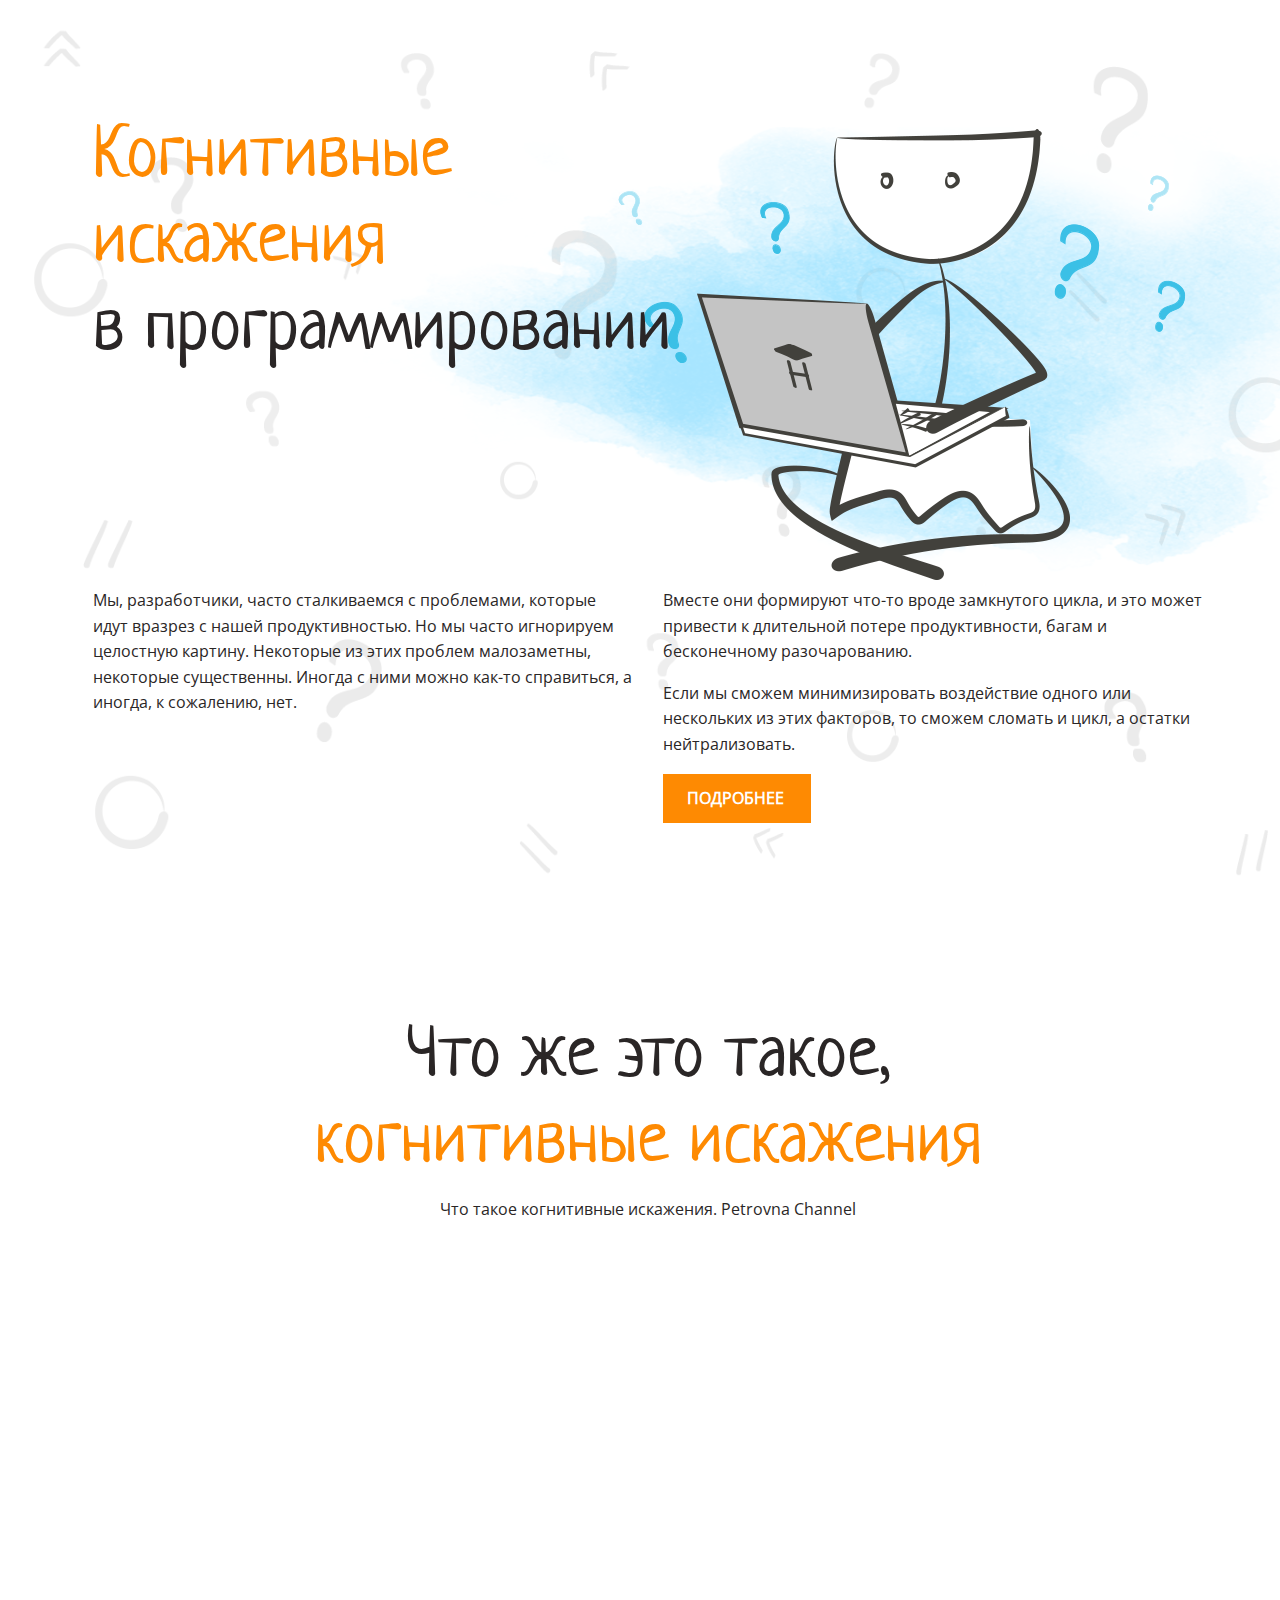
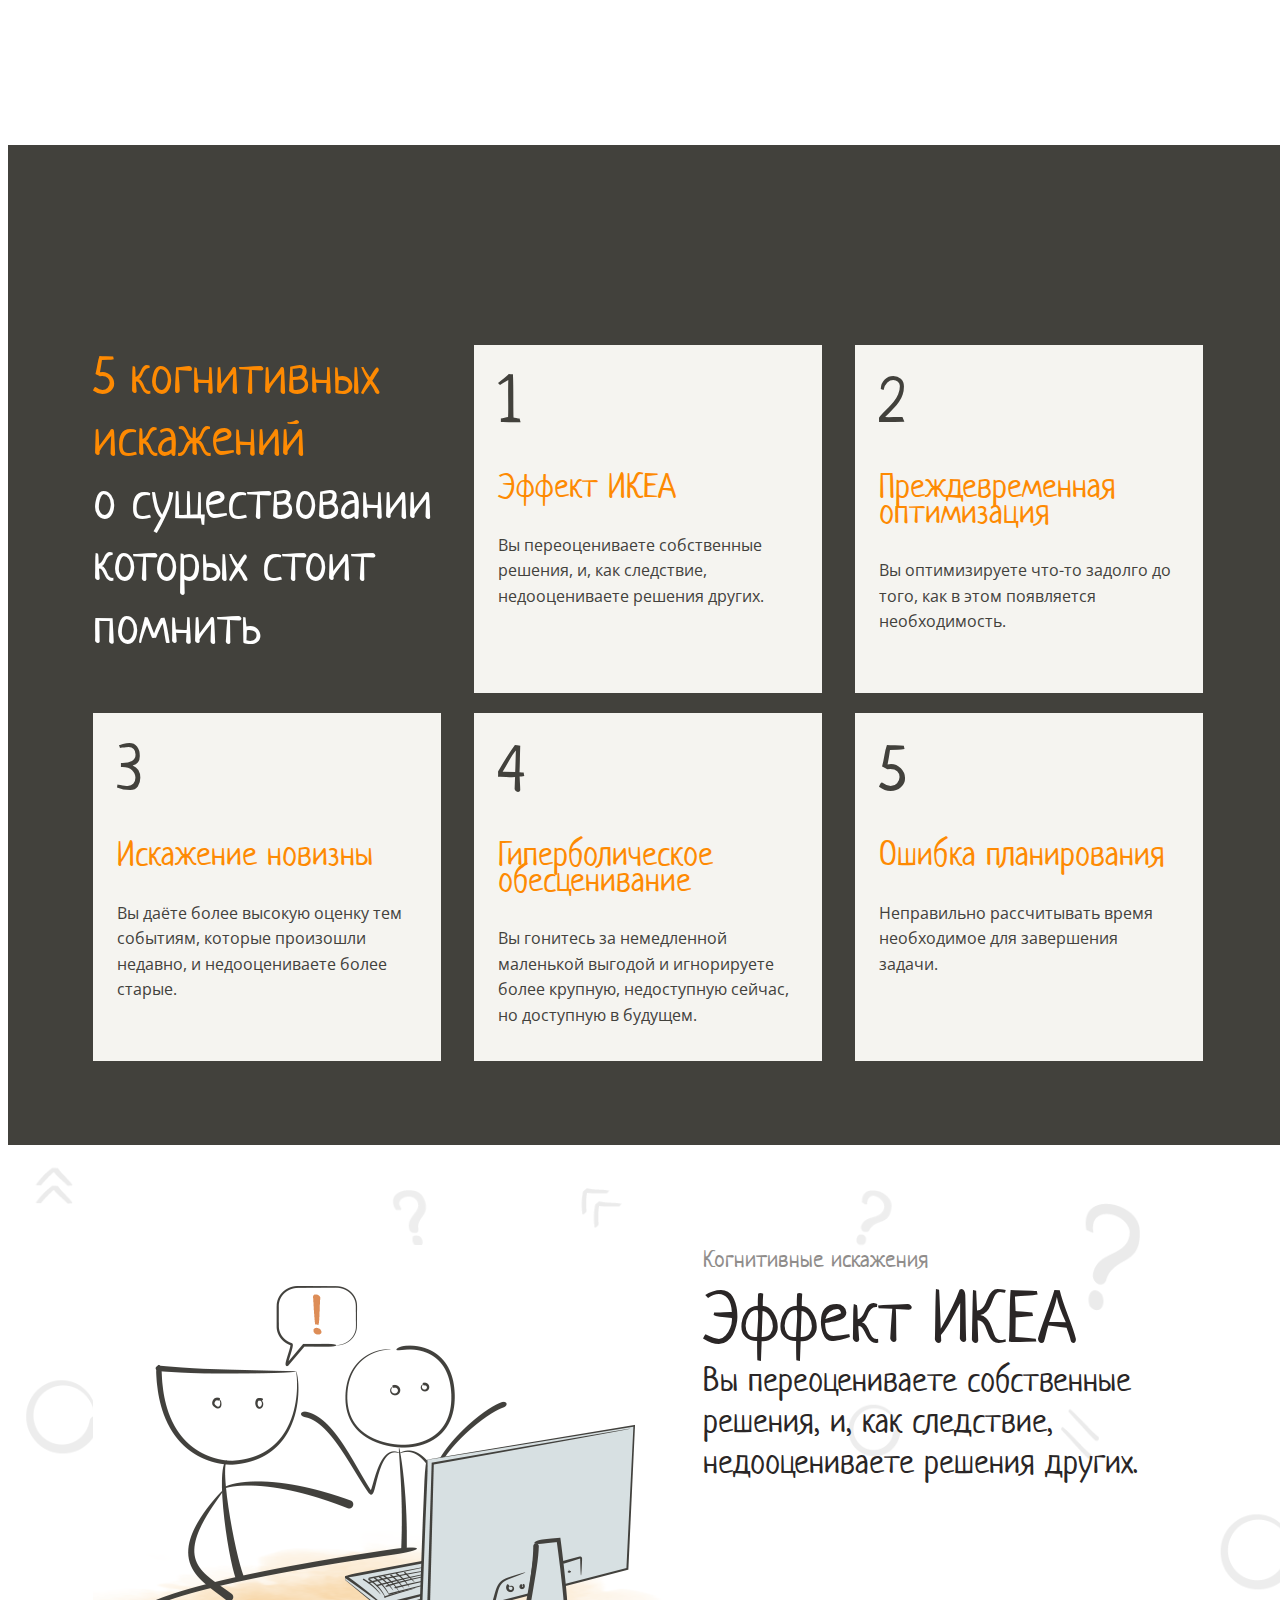
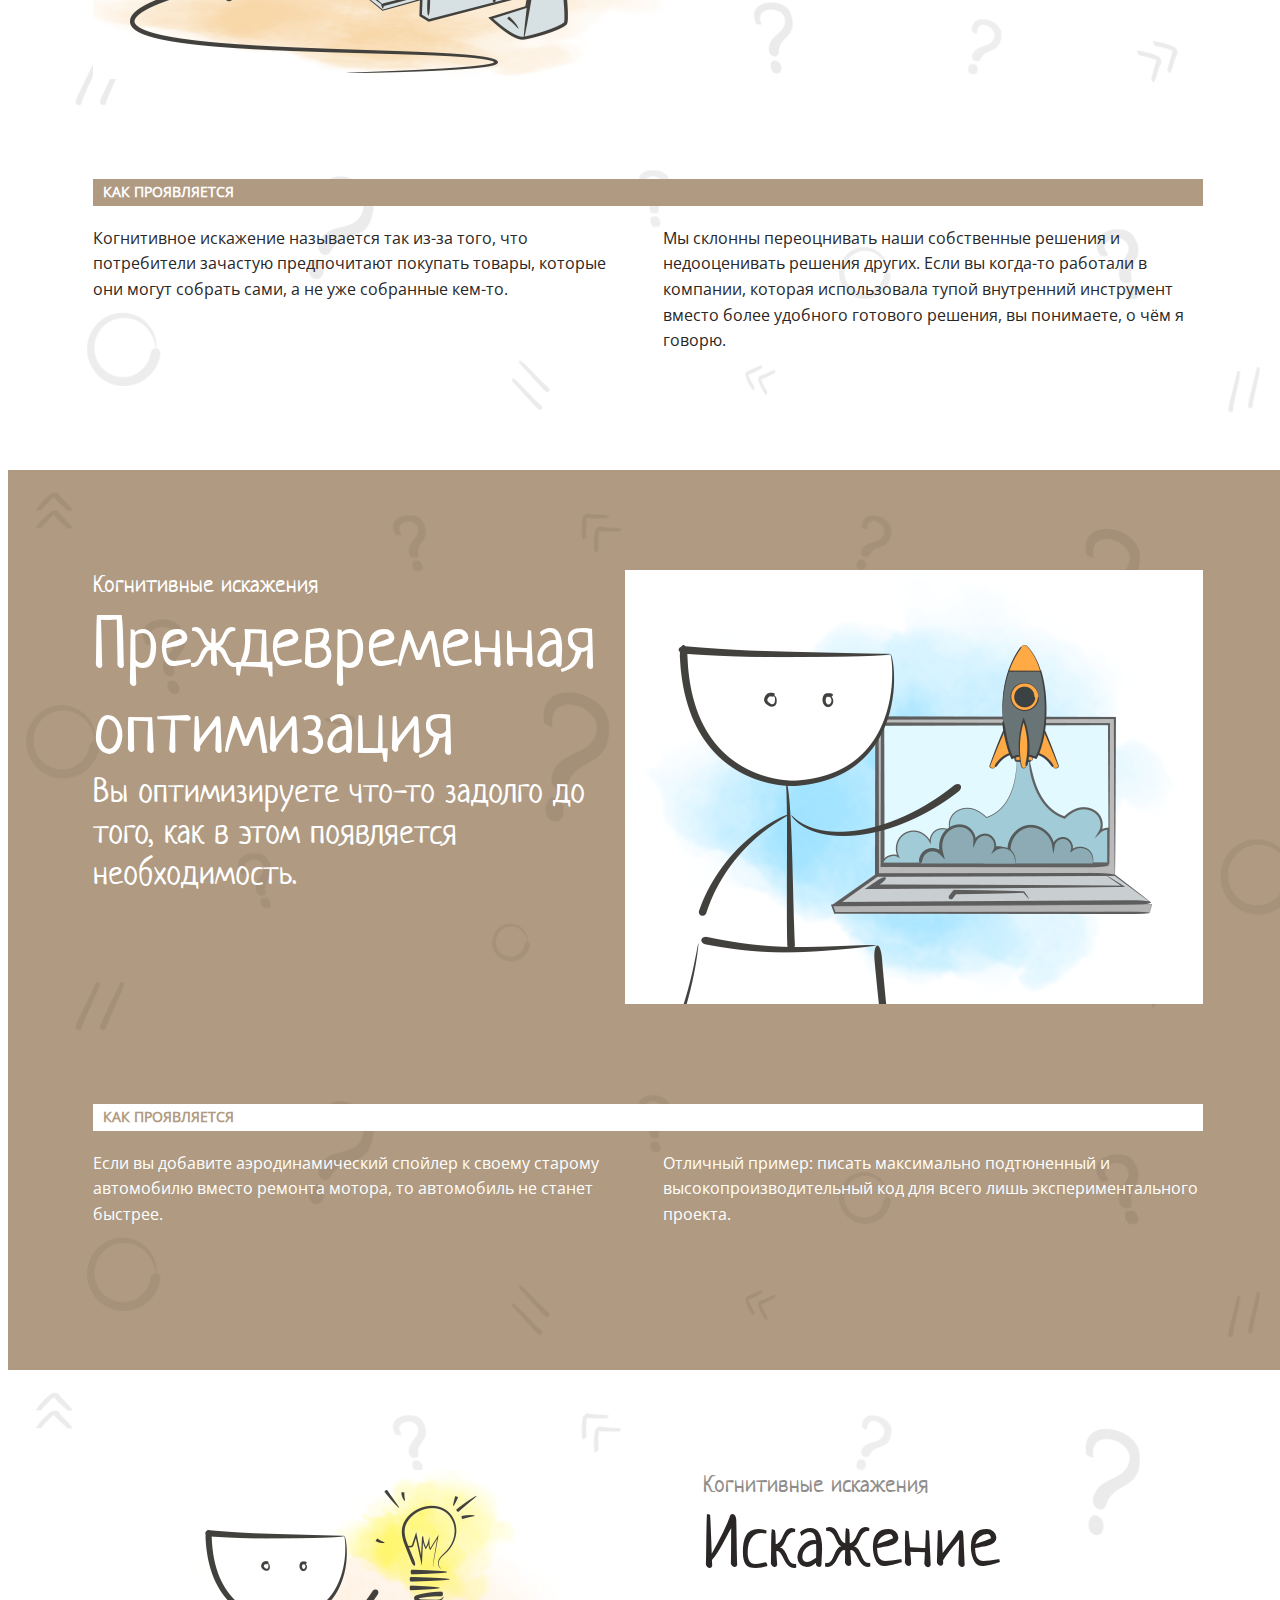
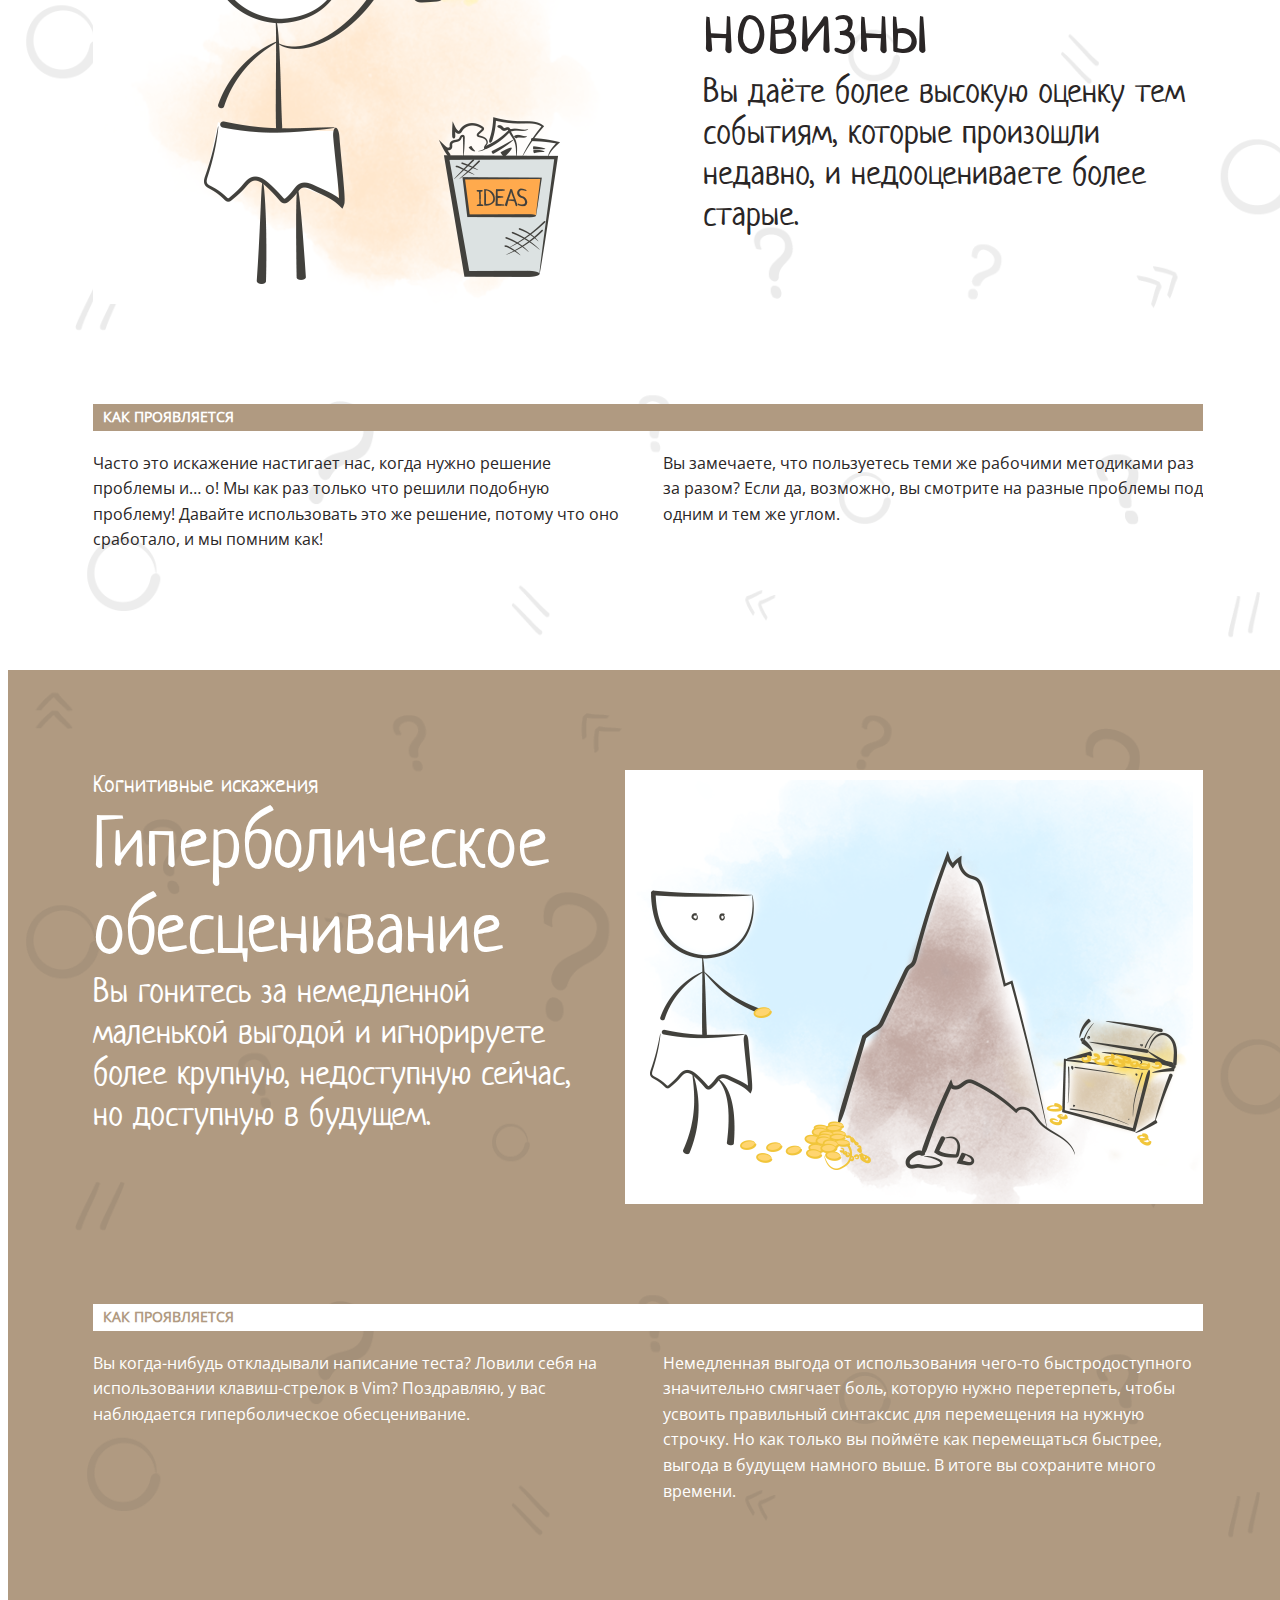
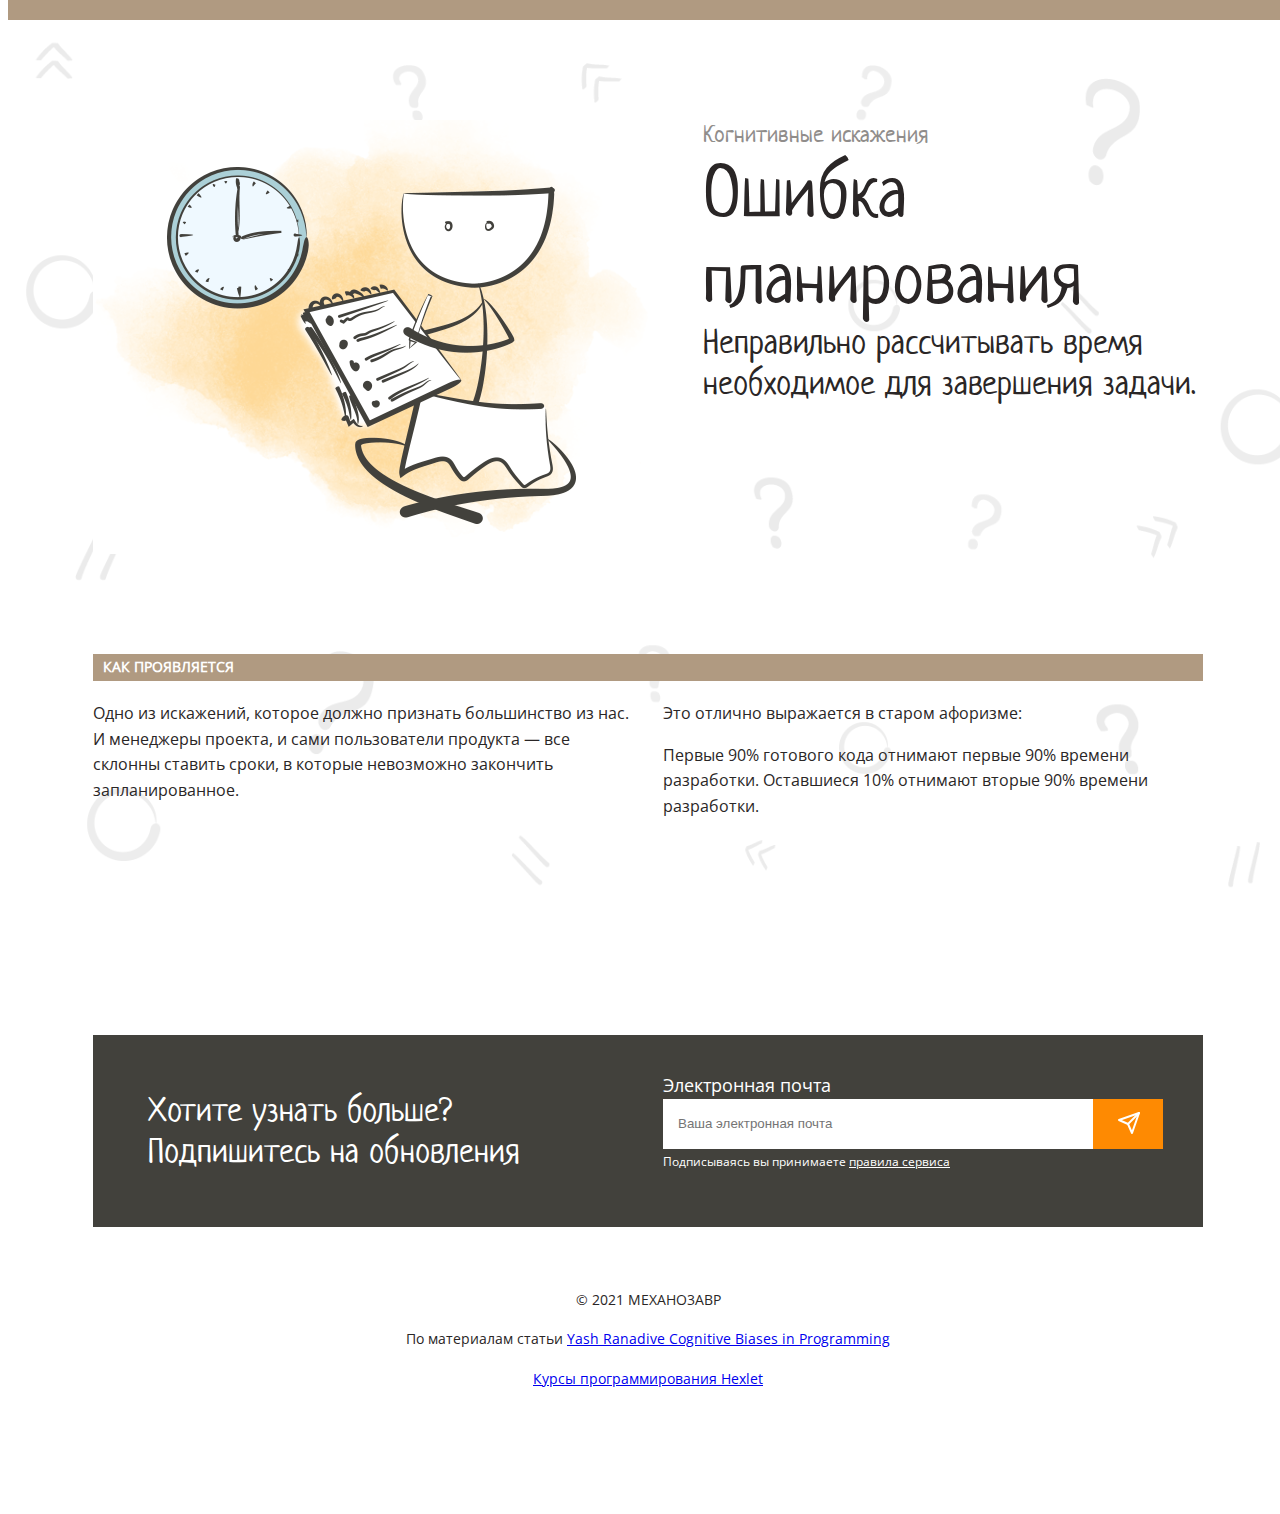
==== src/index.html @ f0a52f23 "Task011: Fix bug with src" ====
<!DOCTYPE html>
<html lang="ru">
<head>
    <meta charset="UTF-8">
    <meta name="viewport" content="width=device-width, initial-scale=1.0">
    <meta http-equiv="X-UA-Compatible" content="IE=edge">
    <title>Когнитивные искажения - mexaho3abp</title>
<link rel="stylesheet" href="styles/style.css">
</head>
<body>
    <header>
        <div class="header-container">
            <div class="header-image"><img src="images/main.png" alt="Главная 1"></div>
            <div class="header-heading">
                <h1 class="orange">Когнитивные<br>искажения</h1>
                <h1>в программировании</h1>
            </div>
            <div class="content-text">
                <div class="margin-right-30px">
                    <p>Мы, разработчики, часто сталкиваемся с проблемами, которые идут вразрез с нашей продуктивностью. Но мы часто игнорируем целостную картину. Некоторые из этих проблем малозаметны, некоторые существенны. Иногда с ними можно как-то справиться, а иногда, к сожалению, нет.</p>
                </div>
                <div>
                    <p>Вместе они формируют что-то вроде замкнутого цикла, и это может привести к длительной потере продуктивности, багам и бесконечному разочарованию.</p>
                    <p>Если мы сможем минимизировать воздействие одного или нескольких из этих факторов, то сможем сломать и цикл, а остатки нейтрализовать.</p>
                </div>
            </div>
            <div id="header-button-container">
                <div id="header-button-left"></div>
                <div id="header-button"><a href="#navigation">Подробнее</a></div>
            </div>
            
        </div>
    </header>
    <main>
        <section>
            <div class="section1">
                <div class="section1-container">
                    <div class="section1-heading">
                        <h1>Что же это такое,</h1> 
                        <h1 class="orange">когнитивные искажения</h1>
                        <p>Что такое когнитивные искажения. Petrovna Channel</p>
                    </div>
                    <div class="video-container">
                        <iframe class="video" width="919" height="569" src="https://www.youtube.com/embed/jie9AizBqss" allowfullscreen></iframe>
                    </div>
                </div>
                
            </div>
            <nav>
                <div class="section2">
                    <div id="navigation">
                        <div class="nav-heading margin-bootom-20px">
                            <p class="orange">5 когнитивных искажений</p>
                            <p class="text-white">о существовании которых стоит помнить</p>
                        </div>
                        <div class="card margin-bootom-20px">
                            <a href="#ikea-effect">
                            <p class="card-number">1</p>
                            <p class="card-heading orange">Эффект ИКЕА</p>
                            <p>Вы переоцениваете собственные решения, и, как следствие, недооцениваете решения других.</p>
                            </a>
                        </div>
                        <div class="card margin-bootom-20px">
                            <a href="#premature-optimization">
                            <p class="card-number">2</p>
                            <p class="card-heading orange">Преждевременная оптимизация</p>
                            <p>Вы оптимизируете что-то задолго до того, как в этом появляется необходимость.</p>
                            </a>
                        </div>
                        <div class="card">
                            <a href="#distortion-of-novelty">
                            <p class="card-number">3</p>
                            <p class="card-heading orange">Искажение новизны</p>
                            <p>Вы даёте более высокую оценку тем событиям, которые произошли недавно, и недооцениваете более старые.</p>
                            </a>
                        </div>
                        <div class="card">
                            <a href="#hyperbolic-depreciation">
                            <p class="card-number">4</p>
                            <p class="card-heading orange">Гиперболическое обесценивание</p>
                            <p>Вы гонитесь за немедленной маленькой выгодой и игнорируете более крупную, недоступную сейчас, но доступную в будущем.</p>
                            </a>
                        </div>
                        <div class="card">
                            <a href="#errors-in-planning">
                            <p class="card-number">5</p>
                            <p class="card-heading orange">Ошибка планирования</p>
                            <p>Неправильно рассчитывать время необходимое для завершения задачи.</p>
                            </a>
                        </div>
                    </div>
                </div>
            </nav>
            <div class="section3">
                <div id="ikea-effect">
                    <div class="section-up">
                        <img class="section-img-left" src="images/img-ikea-effect.png" alt="Иллюстрация эффекта ИКЕИ">
                        <div class="section-text-right">
                            <p class="kogisk-header">Когнитивные искажения</p> 
                            <h1>Эффект ИКЕА</h1>
                            <p class="kogisk-description">Вы переоцениваете собственные решения, и, как следствие, недооцениваете решения других.</p>
                        </div>
                    </div>
                    <div class="section-pre-heading back-brown">
                        <h2 class="text-white">Как проявляется</h2>
                    </div>
                    <div class="content-text">
                        <div class="margin-right-30px">
                            <p>Когнитивное искажение называется так из-за того, что потребители зачастую предпочитают покупать товары, которые они могут собрать сами, а не уже собранные кем-то.</p>    
                        </div>
                        <div>
                            <p>Мы склонны переоцнивать наши собственные решения и недооценивать решения других. Если вы когда-то работали в компании, которая использовала тупой внутренний инструмент вместо более удобного готового решения, вы понимаете, о чём я говорю.</p> 
                        </div>
                    </div>
                </div>
            </div>
            <div class="section4">
                <div id="premature-optimization">
                    <div class="section-up">
                        <img class="section-img-right" src="images/img-premature-optimization.png" alt="Иллюстрация преждевременной оптимизации">
                        <div class="section-text-left">
                            <p class="kogisk-header text-white">Когнитивные искажения</p> 
                            <h1 class="text-white">Преждевременная оптимизация</h1>
                            <p class="kogisk-description text-white">Вы оптимизируете что-то задолго до того, как в этом появляется необходимость.</p>
                        </div>
                    </div>
                    <div class="section-pre-heading back-white">
                        <h2 class="text-brown">Как проявляется</h2>
                    </div>
                    <div class="content-text text-white">
                        <div class="margin-right-30px">
                            <p>Если вы добавите аэродинамический спойлер к своему старому автомобилю вместо ремонта мотора, то автомобиль не станет быстрее.</p>
                        </div>
                        <div>
                            <p>Отличный пример: писать максимально подтюненный и высокопроизводительный код для всего лишь экспериментального проекта.</p>
                        </div>
                    </div>
                </div>
            </div>
            <div class="section5">
                <div id="distortion-of-novelty">
                    <div class="section-up">
                        <img class="section-img-left" src="images/img-defect-of-new.png" alt="Иллюстрация эффекта искажения новизны">
                        <div class="section-text-right">
                            <p class="kogisk-header">Когнитивные искажения</p> 
                            <h1>Искажение новизны</h1>
                            <p class="kogisk-description">Вы даёте более высокую оценку тем событиям, которые произошли недавно, и недооцениваете более старые.</p>
                        </div>
                    </div>
                    <div class="section-pre-heading back-brown">
                        <h2 class="text-white">Как проявляется</h2>
                    </div>
                    <div class="content-text">
                        <div class="margin-right-30px">
                            <p>Часто это искажение настигает нас, когда нужно решение проблемы и… о! Мы как раз только что решили подобную проблему! Давайте использовать это же решение, потому что оно сработало, и мы помним как!</p>    
                        </div>
                        <div>
                            <p>Вы замечаете, что пользуетесь теми же рабочими методиками раз за разом? Если да, возможно, вы смотрите на разные проблемы под одним и тем же углом.</p> 
                        </div>
                    </div>
                </div>
            </div>
            <div class="section6">
                <div id="hyperbolic-depreciation">
                    <div class="section-up">
                        <img class="section-img-right" src="images/img-hyperbolic-depreciation.png" alt="Иллюстрация гиперболического обесценивания">
                        <div class="section-text-left">
                            <p class="kogisk-header text-white">Когнитивные искажения</p> 
                            <h1 class="text-white">Гиперболическое обесценивание</h1>
                            <p class="kogisk-description text-white">Вы гонитесь за немедленной маленькой выгодой и игнорируете более крупную, недоступную сейчас, но доступную в будущем.</p>
                        </div>
                    </div>
                    <div class="section-pre-heading back-white">
                        <h2 class="text-brown">Как проявляется</h2>
                    </div>
                    <div class="content-text text-white">
                        <div class="margin-right-30px">
                            <p>Вы когда-нибудь откладывали написание теста? Ловили себя на использовании клавиш-стрелок в Vim? Поздравляю, у вас наблюдается гиперболическое обесценивание.</p>
                        </div>
                        <div>
                            <p>Немедленная выгода от использования чего-то быстродоступного значительно смягчает боль, которую нужно перетерпеть, чтобы усвоить правильный синтаксис для перемещения на нужную строчку. Но как только вы поймёте как перемещаться быстрее, выгода в будущем намного выше. В итоге вы сохраните много времени.</p>
                        </div>
                    </div>
                </div>
            </div>
            <div class="section7">
                <div id="errors-in-planning">
                    <div class="section-up">
                        <img class="section-img-left" src="images/img-errors-in-planning.png" alt="Иллюстрация эффекта ошибки планирования">
                        <div class="section-text-right">
                            <p class="kogisk-header">Когнитивные искажения</p> 
                            <h1>Ошибка планирования</h1>
                            <p class="kogisk-description">Неправильно рассчитывать время необходимое для завершения задачи.</p>
                        </div>
                    </div>
                    <div class="section-pre-heading back-brown">
                        <h2 class="text-white">Как проявляется</h2>
                    </div>
                    <div class="content-text">
                        <div class="margin-right-30px">
                            <p>Одно из искажений, которое должно признать большинство из нас. И менеджеры проекта, и сами пользователи продукта — все склонны ставить сроки, в которые невозможно закончить запланированное.</p>
                        </div>
                        <div>
                            <p>Это отлично выражается в старом афоризме:</p>    
                            <p>Первые 90% готового кода отнимают первые 90% времени разработки. Оставшиеся 10% отнимают вторые 90% времени разработки.</p> 
                        </div>
                    </div>
                </div>
            </div>
        </section>
    </main>
    <footer>
        <div class="footer-container">
            <div class="footer-up-section">
                <div class="footer-us-text text-white margin-right-30px">
                    <h3>Хотите узнать больше?<br>Подпишитесь на обновления</h3>
                </div>
                <div class="footer-us-email">
                    <p class="text-white text-18px">Электронная почта</p>
                    <input id="enter-email" type="text" placeholder="Ваша электронная почта">
                    <div id="button-enter-email"><a href="mailto:podpiskakogisk@mail.ru"></a></div>
                    <p class="footer-us-email-soglash text-white">Подписываясь вы принимаете <a href="#">правила сервиса</a></p>
                </div>
            </div>
            <div class="footer-down-section">
                <p>&copy; 2021 MEXAHO3ABP</p>
                <p>По материалам статьи <a href="https://ru.hexlet.io/projects/58/members/17495?step=11#:~:text=Yash%20Ranadive%20Cognitive%20Biases%20in%20Programming">Yash Ranadive Cognitive Biases in Programming</a></p>
                <p><a href="https://ru.hexlet.io/">Курсы программирования Hexlet</a></p>
            </div>
        </div>
    </footer>        
</body>
</html>
---- src/styles/style.css ----
/** CSS STYLE **/
@font-face {
    font-family: 'OpenSans Regular';
    src: url(fonts/OpenSans-Regular.ttf);
}

@font-face {
    font-family: 'OpenSans Bold';
    src: url(fonts/OpenSans-Bold.ttf);
}

@font-face {
    font-family: 'OpenSans Italic';
    src: url(fonts/OpenSans-Italic.ttf);
}

@font-face {
    font-family: 'Neucha Regular';
    src: url(fonts/Neucha-Regular.ttf);
}

body {
    font-family: 'OpenSans Regular';
    font-size: 16px;
    line-height: 1.6em;
    color: #2a2626;
    overflow-x: hidden;
}

h1,
h2,
h3,
h4 {
    font-family: 'Neucha Regular';
    line-height: 1.2em;
    margin: 0;
    font-weight: normal;
}

h1 {
    font-size: 72px;
}

h2 {
    font-size: 60px;
}

h3 {
    font-size: 34px;
}

h4 {
    font-size: 24px;
    color: #908d8b;
}

.orange {
    color: #fe8a02;
}

header {
    width: 100vw;
    height: 100vh;
}

header::before {
    content: '';
    position: absolute;
    height: 100%;
    width: 100vw;
    background-image: url(../images/background.png);
    background-repeat: no-repeat;
    background-size: cover;
    opacity: 0.1;
}

.header-container {
    position: relative;
    max-width: 1110px;
    height: 100%;
    margin: auto;
}

.header-image {
    position: relative;
    height: 525px;
    top: 55px;
    right: -270px;
    margin-bottom: 55px;
}

.header-heading {
    position: absolute;
    top: 100px;
}

.content-text {
    overflow: hidden;
}

.content-text div {
    width: calc(50% - 15px);
    float: left;
}

.margin-right-30px {
    margin-right: 30px;
}

.content-text p {
    margin-top: 0;
}

#header-button-container {
    overflow: hidden;
}

#header-button-left {
    width: calc(50% + 15px);
    height: 49px;
    float: left;
}

#header-button {
    position: relative;
    float: left;
    height: 49px;
    width: 148px;
    font-weight: bold;
    background-color: #fe8a02;
}

#header-button a {
    display: block;
    width: 100%;
    height: 100%;
    margin: 12px 24px;
    text-decoration: none;
    color: #ffffff;    
    text-transform: uppercase;    
}

#header-button:hover {
    background-color: #EA7600;
}

.section1 {
    position: relative;
    width: 100vw;
    height: 100%;
}

.section1::before {
    content: '';
    width: 100vw;
    height: 100px;
    position: absolute;
    bottom: 0;
    background-color: #42413c;
}

.section1-container {
    position: relative;
    max-width: 1110px;
    margin: auto;
    padding-top: 100px;
    padding-bottom: -100px;
}

.section1-heading {
    margin-bottom: 30px;
}

.section1-heading p,
.section1-heading h1 {
    text-align: center;
}

.video-container {
    position: relative;
    margin: auto;
    text-align: center;
    padding-bottom: 16px;
}

.video {
    filter: drop-shadow(0 16px 32px rgba(0, 0, 0, 0.15));
    border-width: 0;
}

.section2 {
    position: relative;
    background-color: #42413c;
    width: 100vw;
    height: 100vh;
}

#navigation {
    display: flex;
    flex-wrap: wrap;
    justify-content: space-between;
    margin: auto;
    padding: 100px 0;
    max-width: 1110px;
}

.nav-heading {
    width: 348px;
    height: 348px;
    text-align: left;
}

.nav-heading h1,
h2 {
    font-size: 52px;
}

.nav-heading p {
    font-family: 'Neucha Regular';
    line-height: 1.2em;
    font-size: 52px;
    margin: 0;
}

.card {
    width: 300px;
    height: 300px;
    background-color: #f5f4f0;
    padding: 24px;
    text-align: left;
}

.card:hover {
    background-color: #fe8a02;
}

.card:hover * {
    color: #ffffff;
}

.card a,
.card a:visited {
    display: block;
    width: 100%;
    height: 100%;
    text-decoration: none;
    color: #42413c;
}

.card-number {
    font-family: 'Neucha Regular';
    margin: 0 0 40px 0;
    font-size: 64px;
    line-height: 1em;
}

.card-heading {
    font-family: 'Neucha Regular';
    font-size: 34px;
}

.margin-bootom-20px {
    margin-bottom: 20px;
}

.section3,
.section4,
.section5,
.section6,
.section7 {
    width: 100vw;
    min-height: 100vh;
}

#ikea-effect,
#premature-optimization,
#distortion-of-novelty,
#hyperbolic-depreciation,
#errors-in-planning {
    position: relative;
    margin: auto;
    max-width: 1110px;
    padding: 100px 0;
}

.section3::before,
.section4::before,
.section5::before,
.section6::before,
.section7::before {
    content: '';
    position: absolute;
    left: 0;
    right: 0;
    height: 100%;
    width: 100vw;
    background-image: url(../images/background.png);
    background-repeat: no-repeat;
    background-size: cover;
    opacity: 0.1;
}

.section-up {
    display: flex;
    justify-content: space-between;
}

.section-img-left {
    order: 1;
    vertical-align: middle;
}

.section-text-right {
    order: 2;
    text-align: left;
    max-width: 500px;
}

.kogisk-header {
    font-family: 'Neucha Regular';
    font-size: 24px;
    color: #908d8b;
    margin: 0;
    line-height: 1.2em;
}

.kogisk-description {
    font-family: 'Neucha Regular';
    font-size: 34px;
    margin: 0;
    line-height: 1.2em;
}

.section-pre-heading {
    margin: 100px 0 20px;
}

.back-brown {
    background-color: #b09a81;
}

.back-white {
    background-color: #ffffff;
}

.section-pre-heading h2 {
    font-family: 'OpenSans Regular';
    font-size: 14px;
    text-transform: uppercase;
    font-weight: bold;
    text-align: left;
    padding: 5px 10px;
}

.section4,
.section6 {
    background-color: #b09a81;
}

.section-img-right {
    order: 2;
    vertical-align: middle;
}

.section-text-left {
    order: 1;
    text-align: left;
    max-width: 500px;
    color: #ffffff;
}

.text-white {
    color: #ffffff;
}

.text-brown {
    color: #b09a81;
}

footer {
    width: 100vw;
    height: 100%;
}

.footer-container {
    position: relative;
    margin: auto;
    max-width: 1110px;
    padding: 100px 0;
}

.footer-up-section {
    background-color: #42413c;
    overflow: hidden;
}

.footer-us-text {
    width: calc(50% - 70px);
    float: left;
    padding: 55px 0 55px 55px;
}

.text-18px {
    font-size: 18px;
}

.footer-us-email {
    width: calc(50% - 15px);
    float: left;
    padding-top: 38px;
}

.footer-us-email p {
    margin: 0;
}

#enter-email {
    height: 50px;
    width: 415px;
    float: left;
}

input {
    border: 0;
    padding: 0;
    padding-left: 15px;
}

input::placeholder {
    padding: 15px;
    padding-left: 0;
}

#button-enter-email {
    position: relative;
    height: 50px;
    width: 70px;
    background-color: #fe8a02;
    float: left;
}

#button-enter-email a {
    display: block;
    position: absolute;
    top: 0;
    left: 0;
    width: 100%;
    height: 100%;
    text-decoration: none;
}

#button-enter-email a:hover {
    content: url(../images/send_hover.svg);
    align-items: center;
    vertical-align: middle;
}

#button-enter-email::before {
    content: url(../images/send.svg);
    align-items: center;
    vertical-align: middle;
}

.footer-us-email-soglash {
    font-size: 12px;
}

.footer-us-email-soglash a,
.footer-us-email-soglash a:visited {
    color: #ffffff;
}

.footer-down-section {
    width: 100%;
    margin-top: 60px;
    font-size: 14px;
    text-align: center;
}
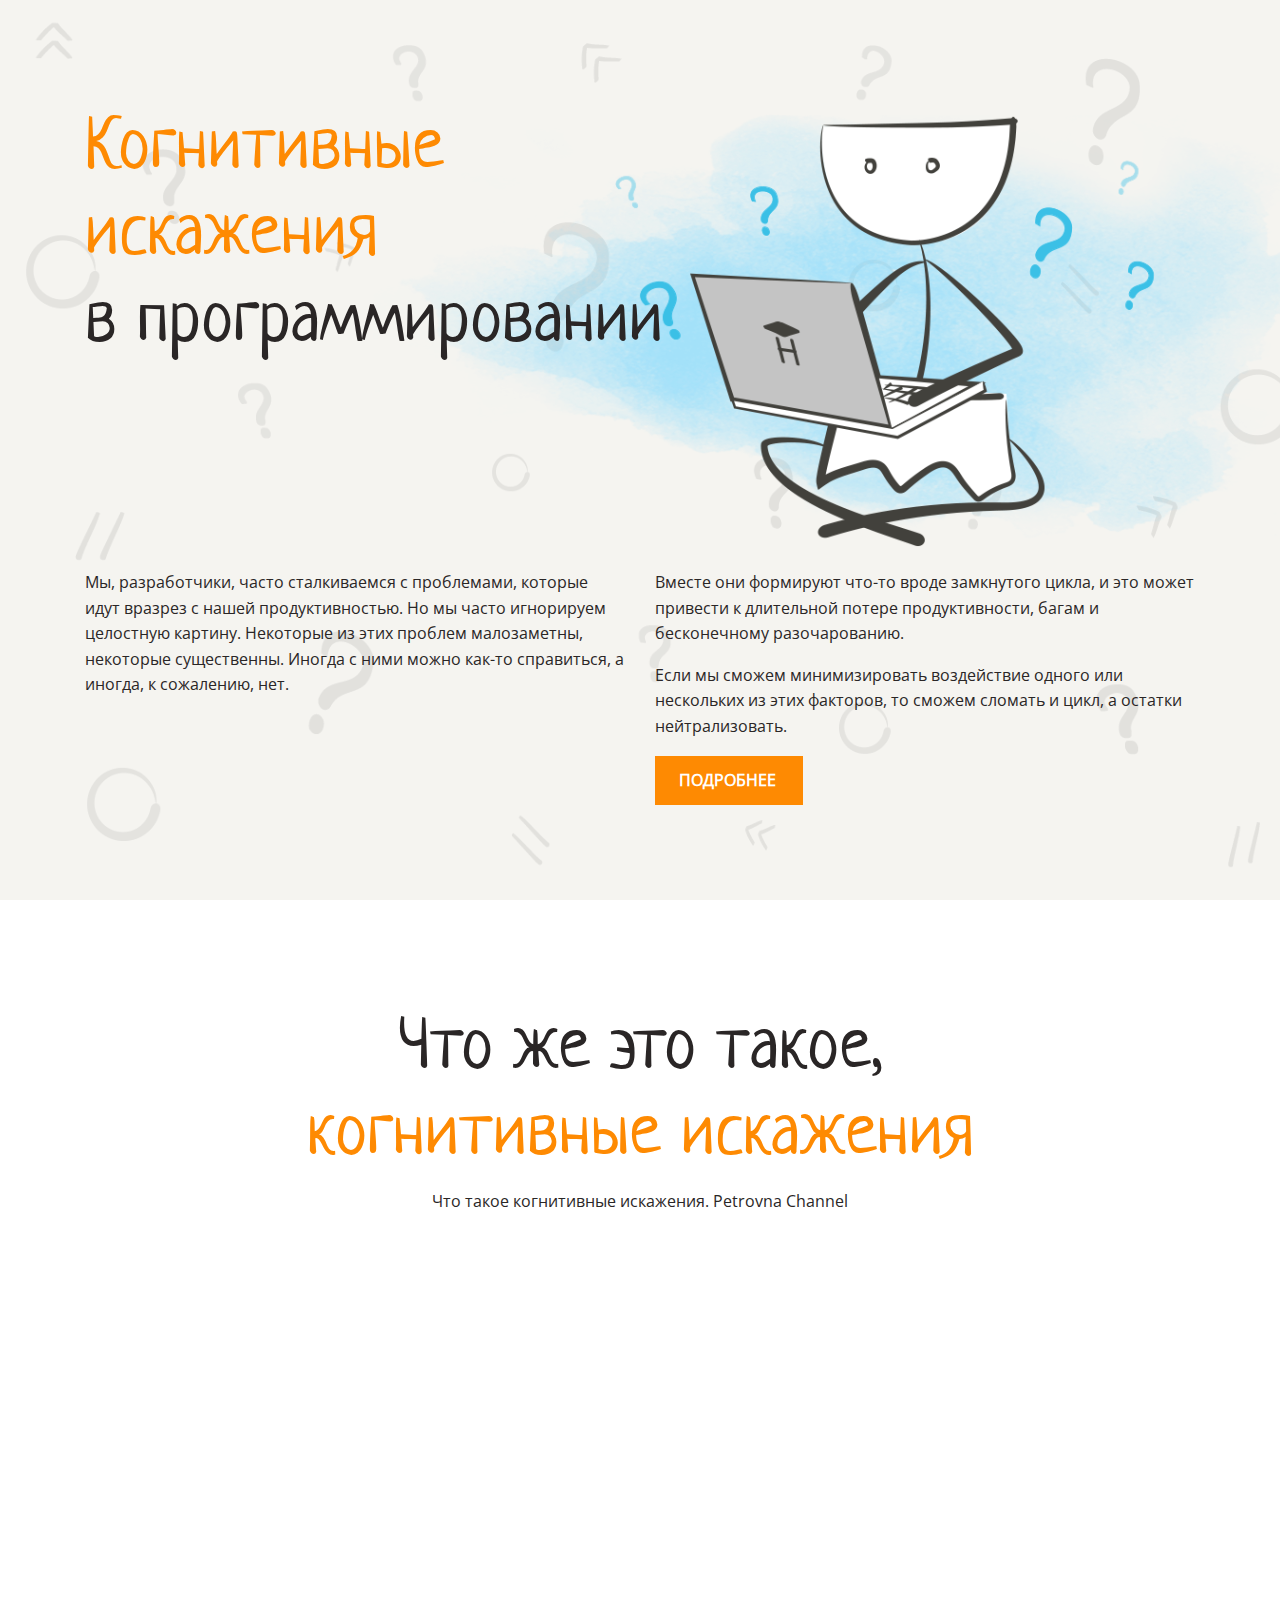
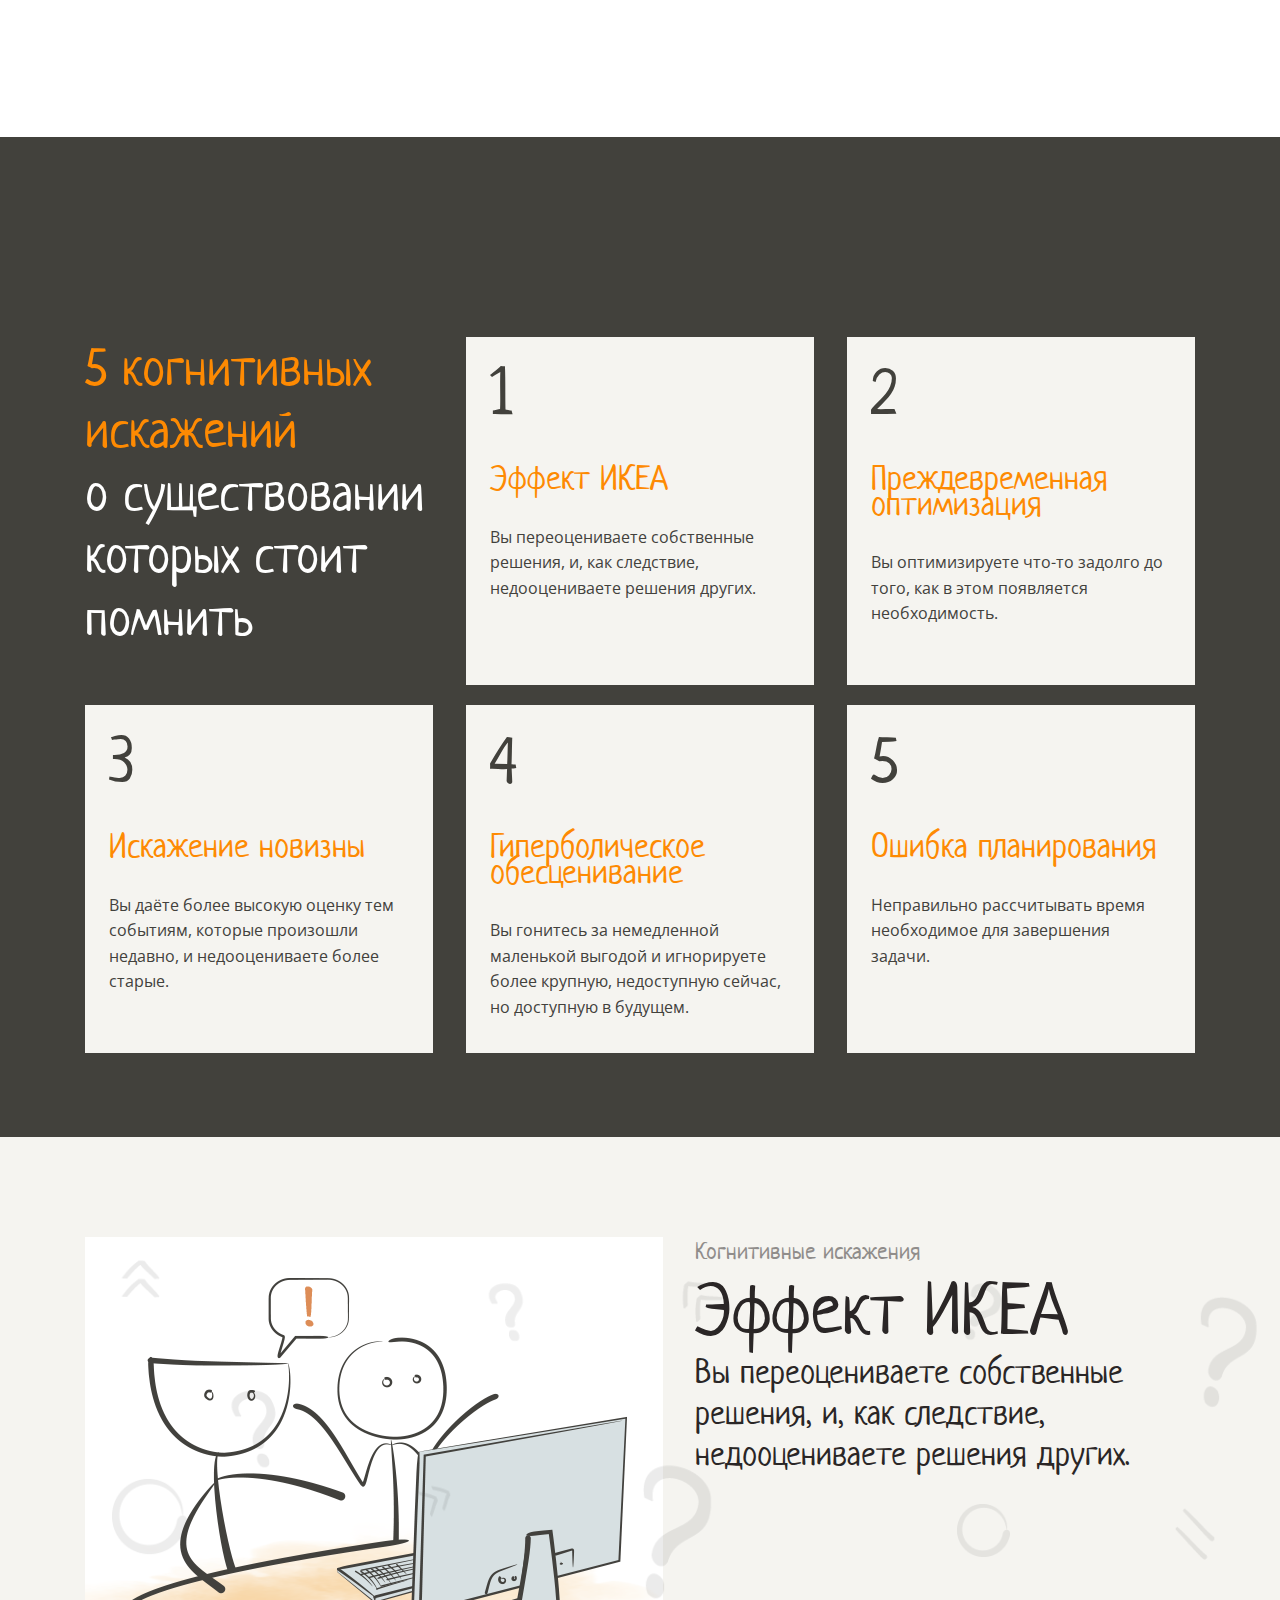
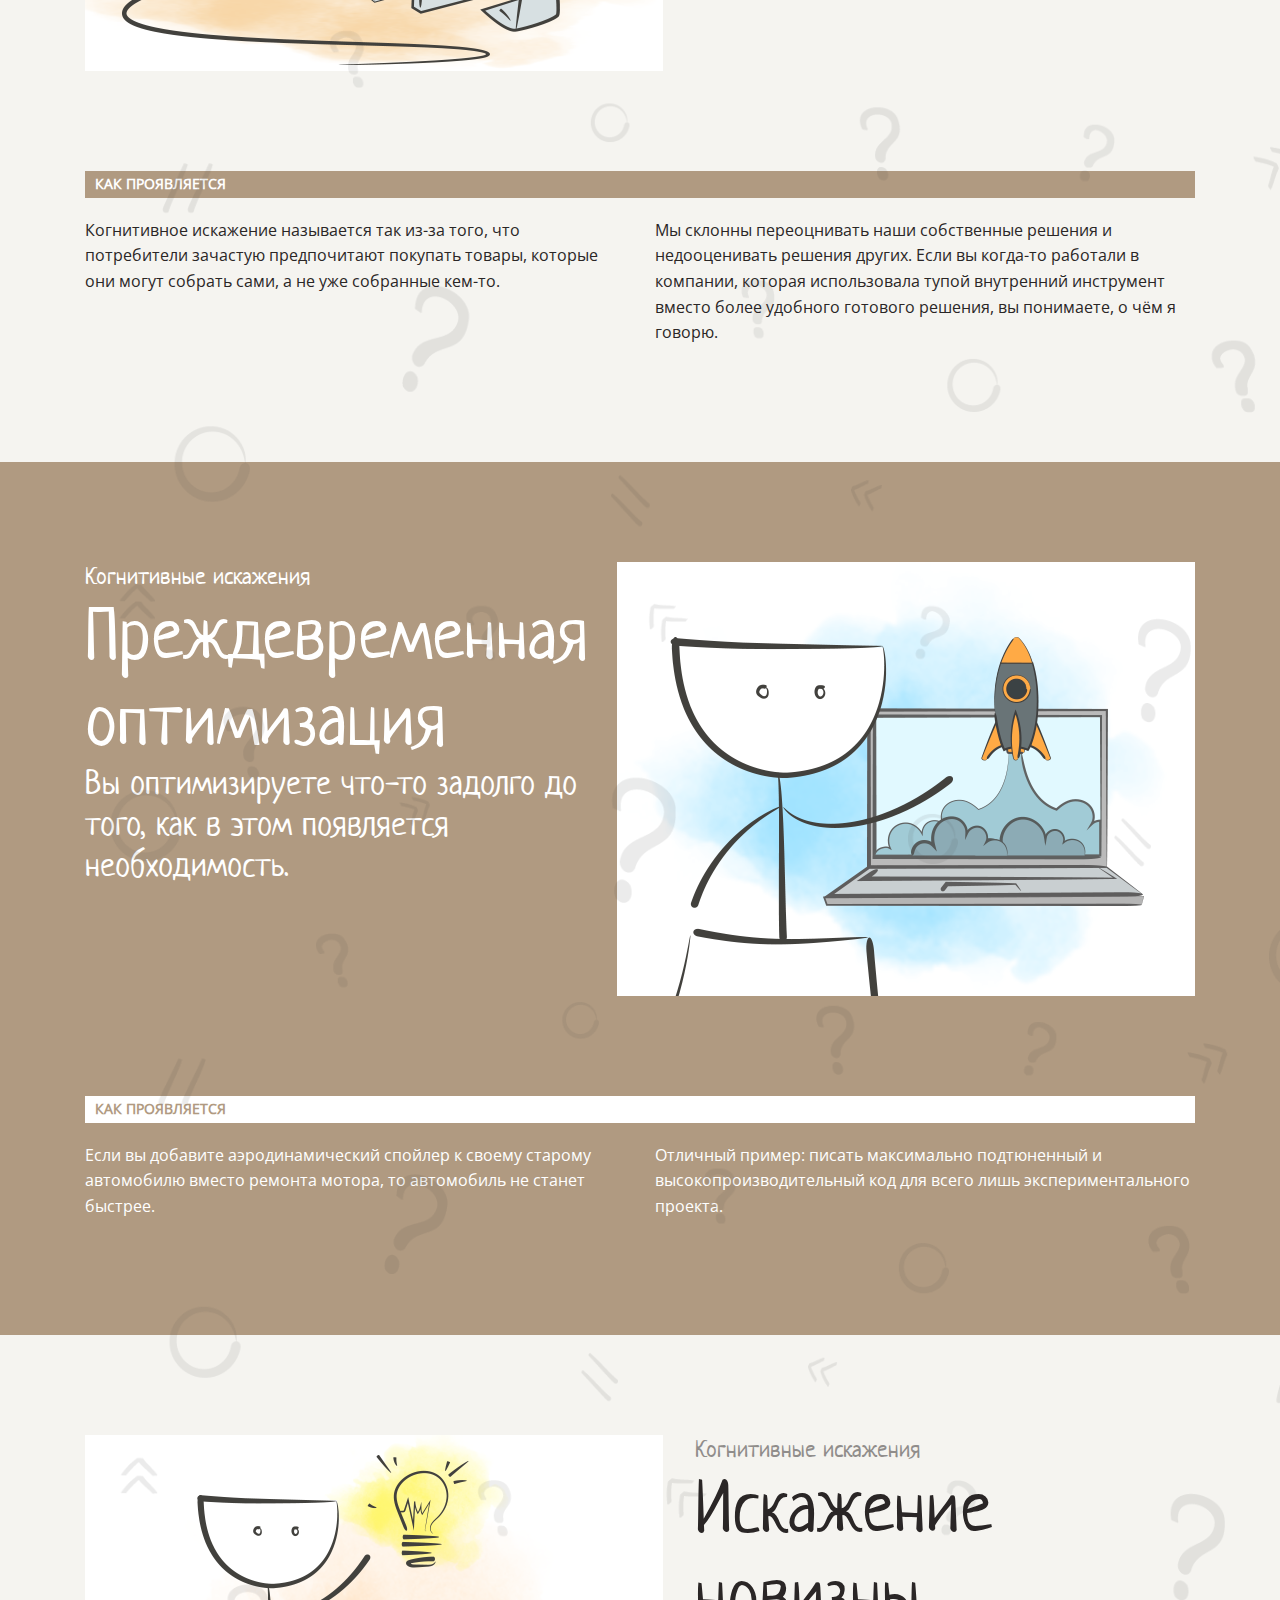
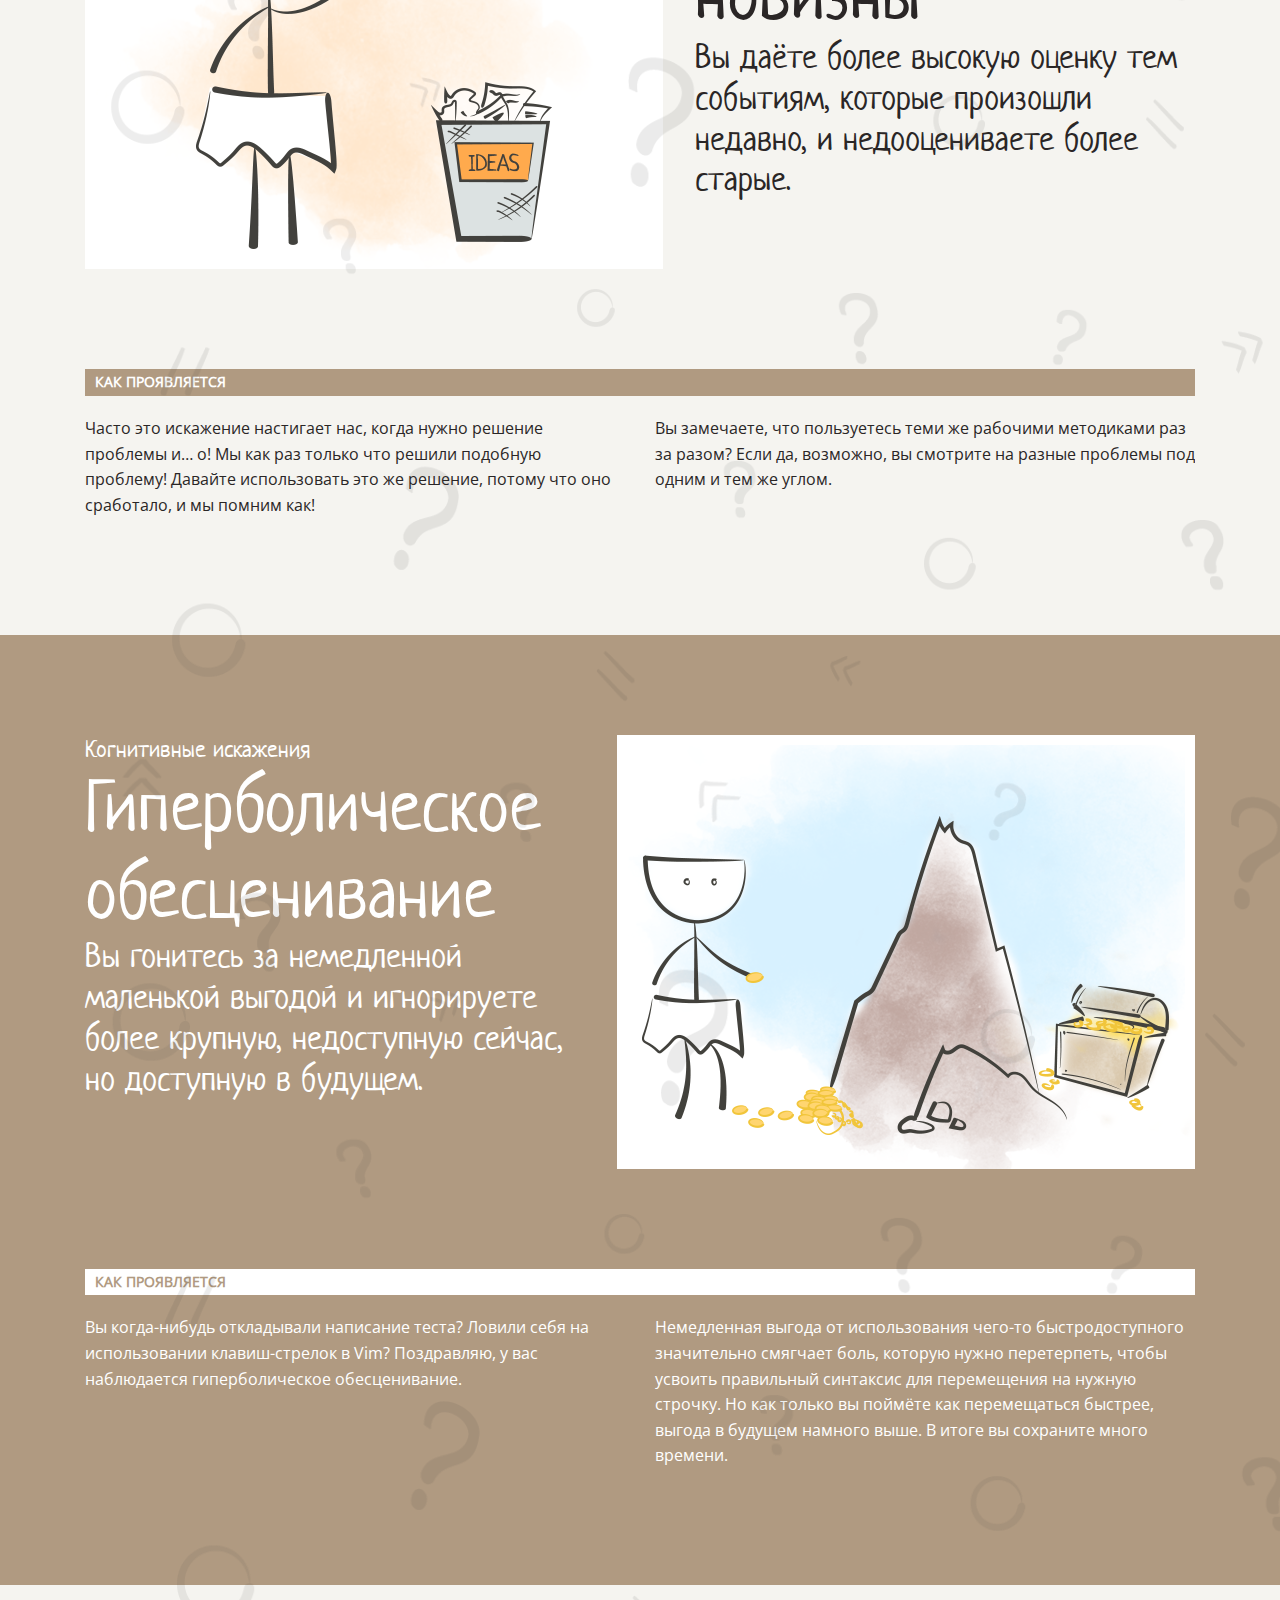
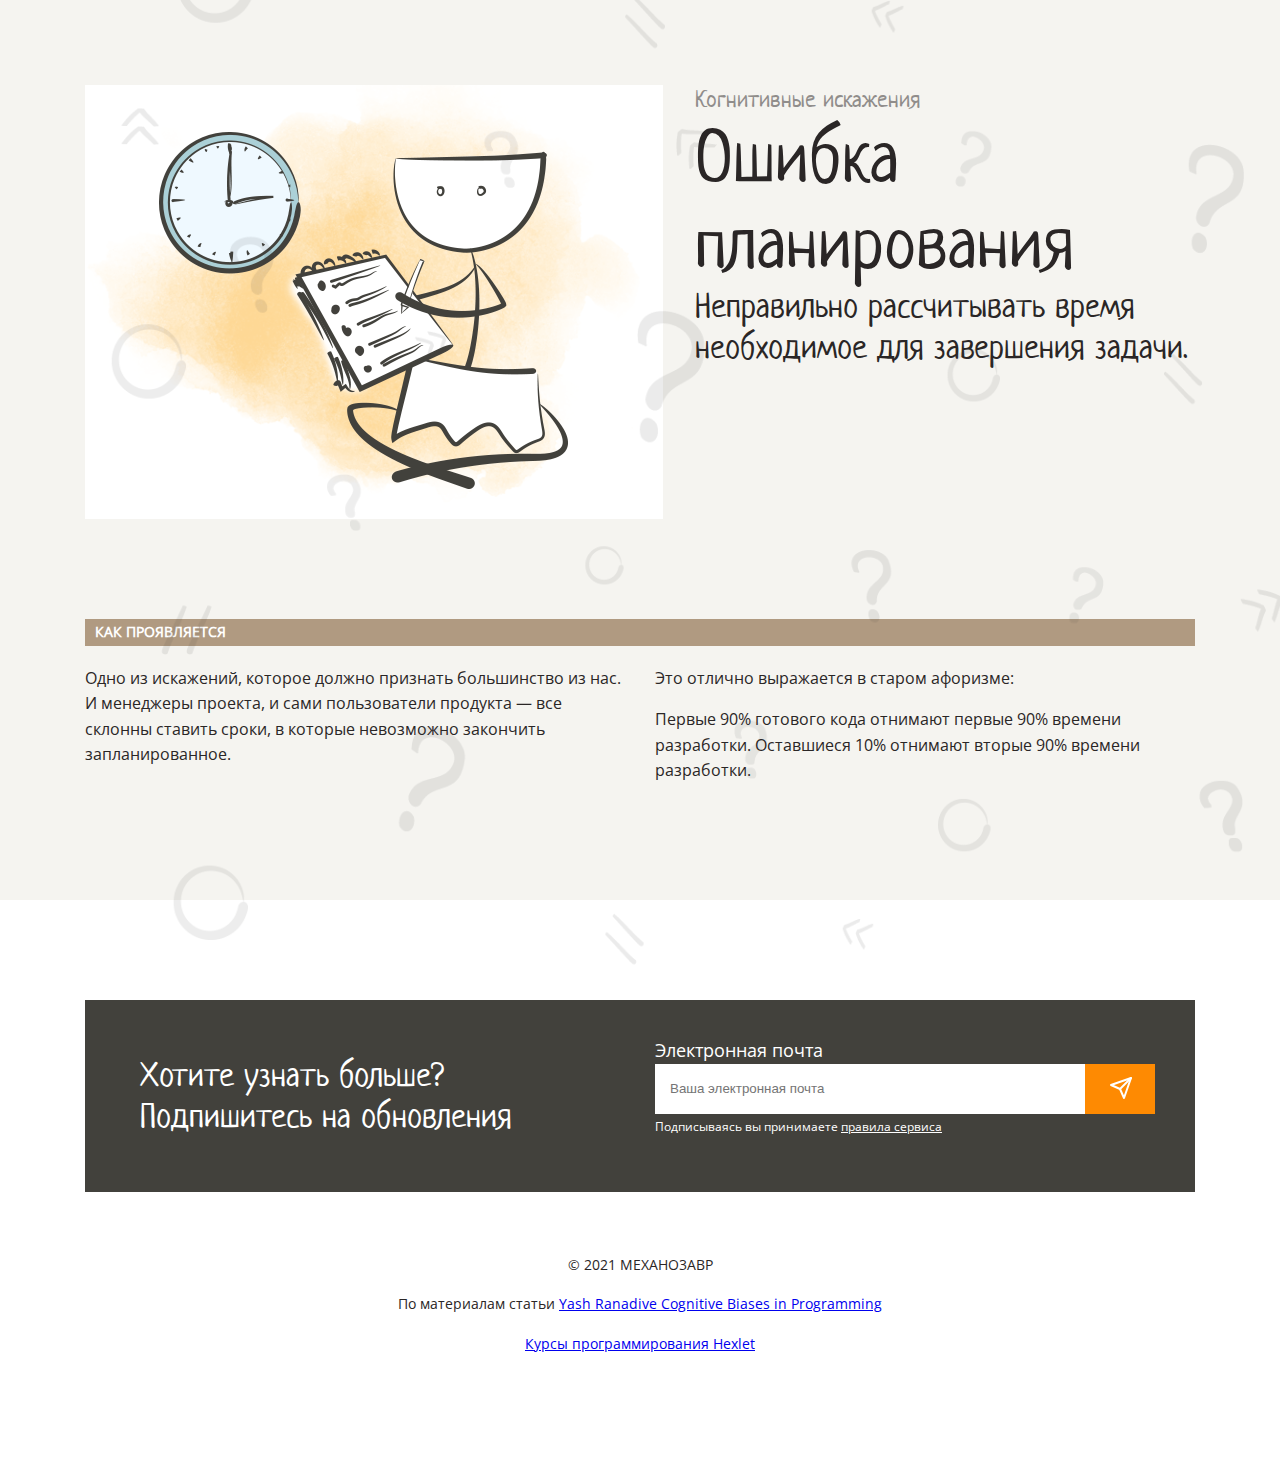
==== commit d1b522c6: "Final: Fix bugs width section" ====
--- a/src/index.html
+++ b/src/index.html
@@ -93,118 +93,128 @@
             </nav>
             <div class="section3">
                 <div id="ikea-effect">
-                    <div class="section-up">
-                        <img class="section-img-left" src="images/img-ikea-effect.png" alt="Иллюстрация эффекта ИКЕИ">
-                        <div class="section-text-right">
-                            <p class="kogisk-header">Когнитивные искажения</p> 
-                            <h1>Эффект ИКЕА</h1>
-                            <p class="kogisk-description">Вы переоцениваете собственные решения, и, как следствие, недооцениваете решения других.</p>
-                        </div>
-                    </div>
-                    <div class="section-pre-heading back-brown">
-                        <h2 class="text-white">Как проявляется</h2>
-                    </div>
-                    <div class="content-text">
-                        <div class="margin-right-30px">
-                            <p>Когнитивное искажение называется так из-за того, что потребители зачастую предпочитают покупать товары, которые они могут собрать сами, а не уже собранные кем-то.</p>    
-                        </div>
-                        <div>
-                            <p>Мы склонны переоцнивать наши собственные решения и недооценивать решения других. Если вы когда-то работали в компании, которая использовала тупой внутренний инструмент вместо более удобного готового решения, вы понимаете, о чём я говорю.</p> 
+                    <div class="section-container">
+                        <div class="section-up">
+                            <img class="section-img-left" src="images/img-ikea-effect.png" alt="Иллюстрация эффекта ИКЕИ">
+                            <div class="section-text-right">
+                                <p class="kogisk-header">Когнитивные искажения</p> 
+                                <h1>Эффект ИКЕА</h1>
+                                <p class="kogisk-description">Вы переоцениваете собственные решения, и, как следствие, недооцениваете решения других.</p>
+                            </div>
+                        </div>
+                        <div class="section-pre-heading back-brown">
+                            <h2 class="text-white">Как проявляется</h2>
+                        </div>
+                        <div class="content-text">
+                            <div class="margin-right-30px">
+                                <p>Когнитивное искажение называется так из-за того, что потребители зачастую предпочитают покупать товары, которые они могут собрать сами, а не уже собранные кем-то.</p>    
+                            </div>
+                            <div>
+                                <p>Мы склонны переоцнивать наши собственные решения и недооценивать решения других. Если вы когда-то работали в компании, которая использовала тупой внутренний инструмент вместо более удобного готового решения, вы понимаете, о чём я говорю.</p> 
+                            </div>
                         </div>
                     </div>
                 </div>
             </div>
             <div class="section4">
                 <div id="premature-optimization">
-                    <div class="section-up">
-                        <img class="section-img-right" src="images/img-premature-optimization.png" alt="Иллюстрация преждевременной оптимизации">
-                        <div class="section-text-left">
-                            <p class="kogisk-header text-white">Когнитивные искажения</p> 
-                            <h1 class="text-white">Преждевременная оптимизация</h1>
-                            <p class="kogisk-description text-white">Вы оптимизируете что-то задолго до того, как в этом появляется необходимость.</p>
-                        </div>
-                    </div>
-                    <div class="section-pre-heading back-white">
-                        <h2 class="text-brown">Как проявляется</h2>
-                    </div>
-                    <div class="content-text text-white">
-                        <div class="margin-right-30px">
-                            <p>Если вы добавите аэродинамический спойлер к своему старому автомобилю вместо ремонта мотора, то автомобиль не станет быстрее.</p>
-                        </div>
-                        <div>
-                            <p>Отличный пример: писать максимально подтюненный и высокопроизводительный код для всего лишь экспериментального проекта.</p>
+                    <div class="section-container">
+                        <div class="section-up">
+                            <img class="section-img-right" src="images/img-premature-optimization.png" alt="Иллюстрация преждевременной оптимизации">
+                            <div class="section-text-left">
+                                <p class="kogisk-header text-white">Когнитивные искажения</p> 
+                                <h1 class="text-white">Преждевременная оптимизация</h1>
+                                <p class="kogisk-description text-white">Вы оптимизируете что-то задолго до того, как в этом появляется необходимость.</p>
+                            </div>
+                        </div>
+                        <div class="section-pre-heading back-white">
+                            <h2 class="text-brown">Как проявляется</h2>
+                        </div>
+                        <div class="content-text text-white">
+                            <div class="margin-right-30px">
+                                <p>Если вы добавите аэродинамический спойлер к своему старому автомобилю вместо ремонта мотора, то автомобиль не станет быстрее.</p>
+                            </div>
+                            <div>
+                                <p>Отличный пример: писать максимально подтюненный и высокопроизводительный код для всего лишь экспериментального проекта.</p>
+                            </div>
                         </div>
                     </div>
                 </div>
             </div>
             <div class="section5">
                 <div id="distortion-of-novelty">
-                    <div class="section-up">
-                        <img class="section-img-left" src="images/img-defect-of-new.png" alt="Иллюстрация эффекта искажения новизны">
-                        <div class="section-text-right">
-                            <p class="kogisk-header">Когнитивные искажения</p> 
-                            <h1>Искажение новизны</h1>
-                            <p class="kogisk-description">Вы даёте более высокую оценку тем событиям, которые произошли недавно, и недооцениваете более старые.</p>
-                        </div>
-                    </div>
-                    <div class="section-pre-heading back-brown">
-                        <h2 class="text-white">Как проявляется</h2>
-                    </div>
-                    <div class="content-text">
-                        <div class="margin-right-30px">
-                            <p>Часто это искажение настигает нас, когда нужно решение проблемы и… о! Мы как раз только что решили подобную проблему! Давайте использовать это же решение, потому что оно сработало, и мы помним как!</p>    
-                        </div>
-                        <div>
-                            <p>Вы замечаете, что пользуетесь теми же рабочими методиками раз за разом? Если да, возможно, вы смотрите на разные проблемы под одним и тем же углом.</p> 
+                    <div class="section-container">
+                         <div class="section-up">
+                            <img class="section-img-left" src="images/img-defect-of-new.png" alt="Иллюстрация эффекта искажения новизны">
+                            <div class="section-text-right">
+                                <p class="kogisk-header">Когнитивные искажения</p> 
+                                <h1>Искажение новизны</h1>
+                                <p class="kogisk-description">Вы даёте более высокую оценку тем событиям, которые произошли недавно, и недооцениваете более старые.</p>
+                            </div>
+                        </div>
+                        <div class="section-pre-heading back-brown">
+                            <h2 class="text-white">Как проявляется</h2>
+                        </div>
+                        <div class="content-text">
+                            <div class="margin-right-30px">
+                                <p>Часто это искажение настигает нас, когда нужно решение проблемы и… о! Мы как раз только что решили подобную проблему! Давайте использовать это же решение, потому что оно сработало, и мы помним как!</p>    
+                            </div>
+                            <div>
+                                <p>Вы замечаете, что пользуетесь теми же рабочими методиками раз за разом? Если да, возможно, вы смотрите на разные проблемы под одним и тем же углом.</p> 
+                            </div>
                         </div>
                     </div>
                 </div>
             </div>
             <div class="section6">
                 <div id="hyperbolic-depreciation">
-                    <div class="section-up">
-                        <img class="section-img-right" src="images/img-hyperbolic-depreciation.png" alt="Иллюстрация гиперболического обесценивания">
-                        <div class="section-text-left">
-                            <p class="kogisk-header text-white">Когнитивные искажения</p> 
-                            <h1 class="text-white">Гиперболическое обесценивание</h1>
-                            <p class="kogisk-description text-white">Вы гонитесь за немедленной маленькой выгодой и игнорируете более крупную, недоступную сейчас, но доступную в будущем.</p>
-                        </div>
-                    </div>
-                    <div class="section-pre-heading back-white">
-                        <h2 class="text-brown">Как проявляется</h2>
-                    </div>
-                    <div class="content-text text-white">
-                        <div class="margin-right-30px">
-                            <p>Вы когда-нибудь откладывали написание теста? Ловили себя на использовании клавиш-стрелок в Vim? Поздравляю, у вас наблюдается гиперболическое обесценивание.</p>
-                        </div>
-                        <div>
-                            <p>Немедленная выгода от использования чего-то быстродоступного значительно смягчает боль, которую нужно перетерпеть, чтобы усвоить правильный синтаксис для перемещения на нужную строчку. Но как только вы поймёте как перемещаться быстрее, выгода в будущем намного выше. В итоге вы сохраните много времени.</p>
+                    <div class="section-container">
+                        <div class="section-up">
+                            <img class="section-img-right" src="images/img-hyperbolic-depreciation.png" alt="Иллюстрация гиперболического обесценивания">
+                            <div class="section-text-left">
+                                <p class="kogisk-header text-white">Когнитивные искажения</p> 
+                                <h1 class="text-white">Гиперболическое обесценивание</h1>
+                                <p class="kogisk-description text-white">Вы гонитесь за немедленной маленькой выгодой и игнорируете более крупную, недоступную сейчас, но доступную в будущем.</p>
+                            </div>
+                        </div>
+                        <div class="section-pre-heading back-white">
+                            <h2 class="text-brown">Как проявляется</h2>
+                        </div>
+                        <div class="content-text text-white">
+                            <div class="margin-right-30px">
+                                <p>Вы когда-нибудь откладывали написание теста? Ловили себя на использовании клавиш-стрелок в Vim? Поздравляю, у вас наблюдается гиперболическое обесценивание.</p>
+                            </div>
+                            <div>
+                                <p>Немедленная выгода от использования чего-то быстродоступного значительно смягчает боль, которую нужно перетерпеть, чтобы усвоить правильный синтаксис для перемещения на нужную строчку. Но как только вы поймёте как перемещаться быстрее, выгода в будущем намного выше. В итоге вы сохраните много времени.</p>
+                            </div>
                         </div>
                     </div>
                 </div>
             </div>
             <div class="section7">
                 <div id="errors-in-planning">
-                    <div class="section-up">
-                        <img class="section-img-left" src="images/img-errors-in-planning.png" alt="Иллюстрация эффекта ошибки планирования">
-                        <div class="section-text-right">
-                            <p class="kogisk-header">Когнитивные искажения</p> 
-                            <h1>Ошибка планирования</h1>
-                            <p class="kogisk-description">Неправильно рассчитывать время необходимое для завершения задачи.</p>
-                        </div>
-                    </div>
-                    <div class="section-pre-heading back-brown">
-                        <h2 class="text-white">Как проявляется</h2>
-                    </div>
-                    <div class="content-text">
-                        <div class="margin-right-30px">
-                            <p>Одно из искажений, которое должно признать большинство из нас. И менеджеры проекта, и сами пользователи продукта — все склонны ставить сроки, в которые невозможно закончить запланированное.</p>
-                        </div>
-                        <div>
-                            <p>Это отлично выражается в старом афоризме:</p>    
-                            <p>Первые 90% готового кода отнимают первые 90% времени разработки. Оставшиеся 10% отнимают вторые 90% времени разработки.</p> 
-                        </div>
-                    </div>
+                    <div class="section-container">
+                        <div class="section-up">
+                            <img class="section-img-left" src="images/img-errors-in-planning.png" alt="Иллюстрация эффекта ошибки планирования">
+                            <div class="section-text-right">
+                                <p class="kogisk-header">Когнитивные искажения</p> 
+                                <h1>Ошибка планирования</h1>
+                                <p class="kogisk-description">Неправильно рассчитывать время необходимое для завершения задачи.</p>
+                            </div>
+                        </div>
+                        <div class="section-pre-heading back-brown">
+                            <h2 class="text-white">Как проявляется</h2>
+                        </div>
+                        <div class="content-text">
+                            <div class="margin-right-30px">
+                                <p>Одно из искажений, которое должно признать большинство из нас. И менеджеры проекта, и сами пользователи продукта — все склонны ставить сроки, в которые невозможно закончить запланированное.</p>
+                            </div>
+                            <div>
+                                <p>Это отлично выражается в старом афоризме:</p>    
+                                <p>Первые 90% готового кода отнимают первые 90% времени разработки. Оставшиеся 10% отнимают вторые 90% времени разработки.</p> 
+                            </div>
+                        </div>
+                    </div>    
                 </div>
             </div>
         </section>
--- a/src/styles/style.css
+++ b/src/styles/style.css
@@ -25,6 +25,7 @@
     line-height: 1.6em;
     color: #2a2626;
     overflow-x: hidden;
+    margin: 0;
 }
 
 h1,
@@ -61,6 +62,7 @@
 header {
     width: 100vw;
     height: 100vh;
+    background: #F5F4F0;    
 }
 
 header::before {
@@ -83,9 +85,9 @@
 
 .header-image {
     position: relative;
-    height: 525px;
-    top: 55px;
-    right: -270px;
+    height: 515px;
+    top: 54px;
+    right: -288px;
     margin-bottom: 55px;
 }
 
@@ -264,12 +266,9 @@
 }
 
 .section3,
-.section4,
 .section5,
-.section6,
 .section7 {
-    width: 100vw;
-    min-height: 100vh;
+    background: #F5F4F0;
 }
 
 #ikea-effect,
@@ -277,17 +276,23 @@
 #distortion-of-novelty,
 #hyperbolic-depreciation,
 #errors-in-planning {
+    width: 100vw;    
+}
+
+#ikea-effect,
+#distortion-of-novelty,
+#errors-in-planning {
+    background: #F5F4F0;
+}
+
+.section-container {
     position: relative;
     margin: auto;
     max-width: 1110px;
     padding: 100px 0;
 }
 
-.section3::before,
-.section4::before,
-.section5::before,
-.section6::before,
-.section7::before {
+.section-container::before {
     content: '';
     position: absolute;
     left: 0;
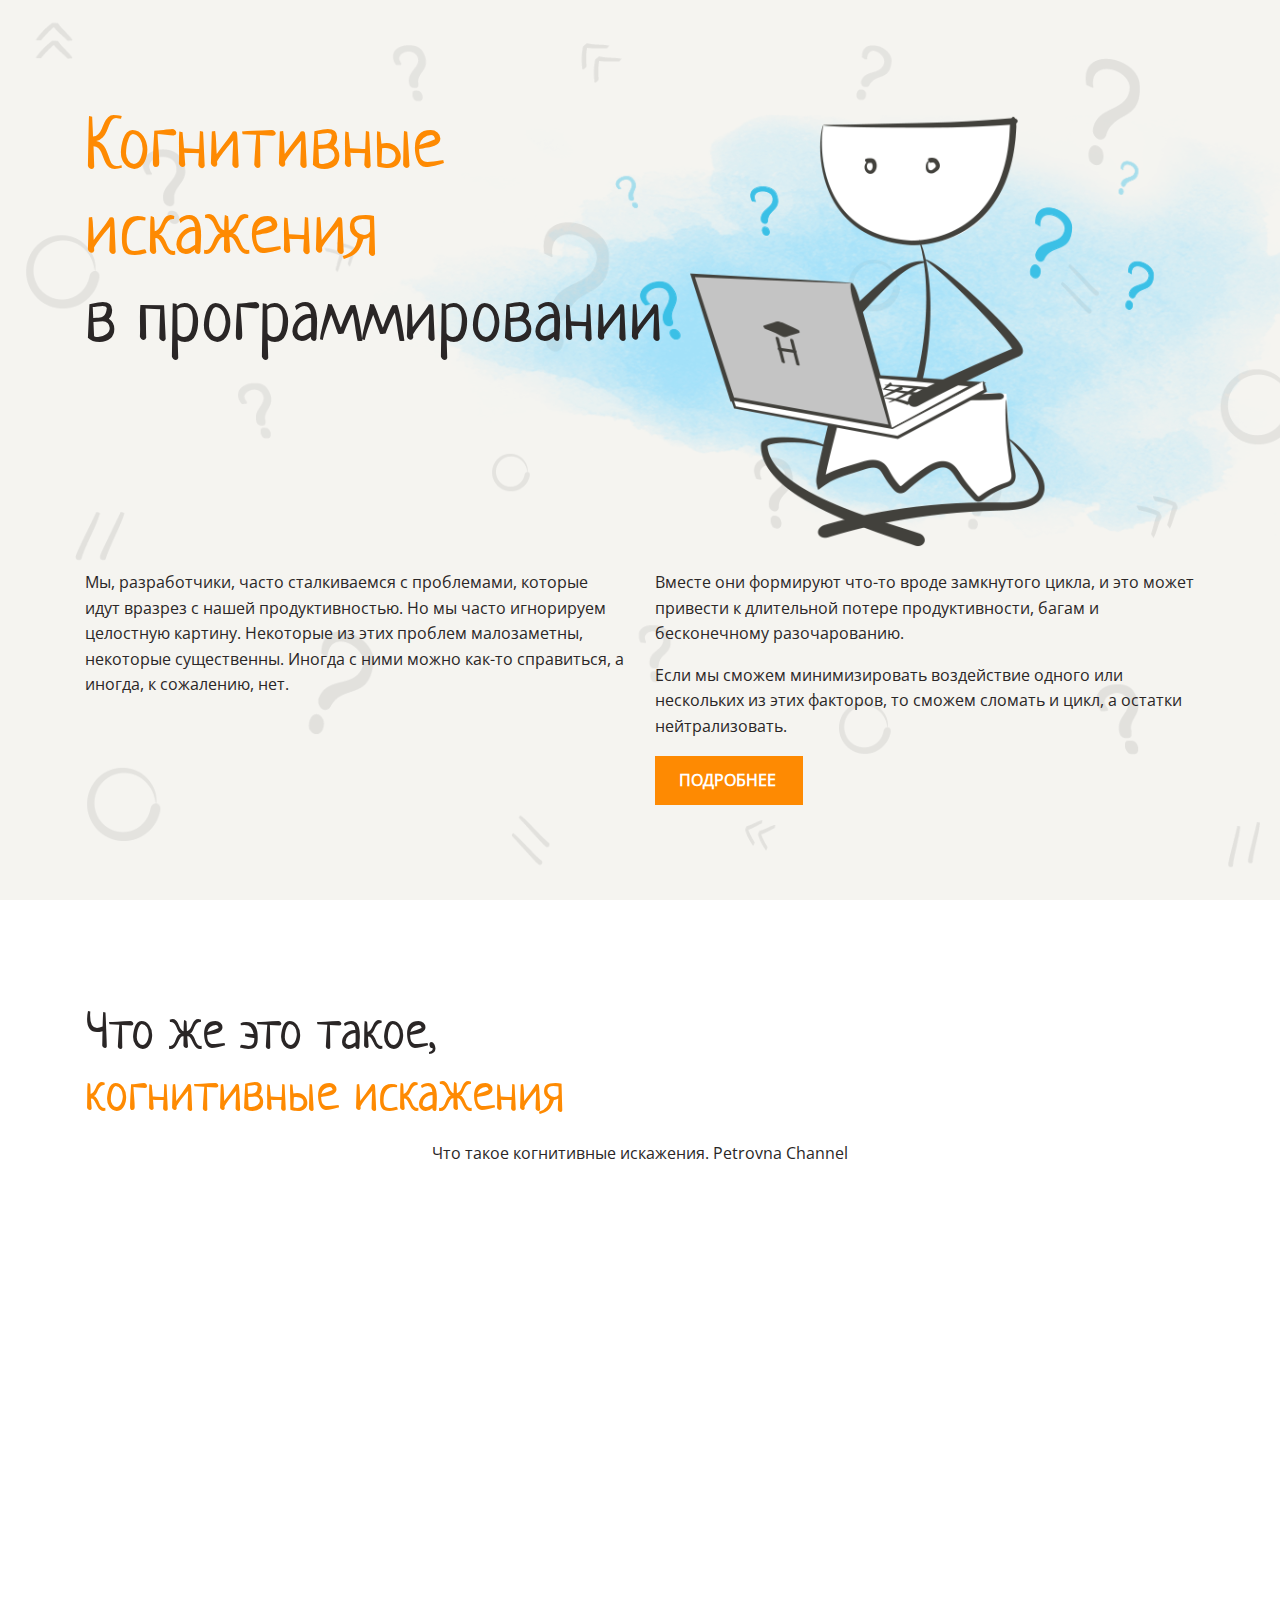
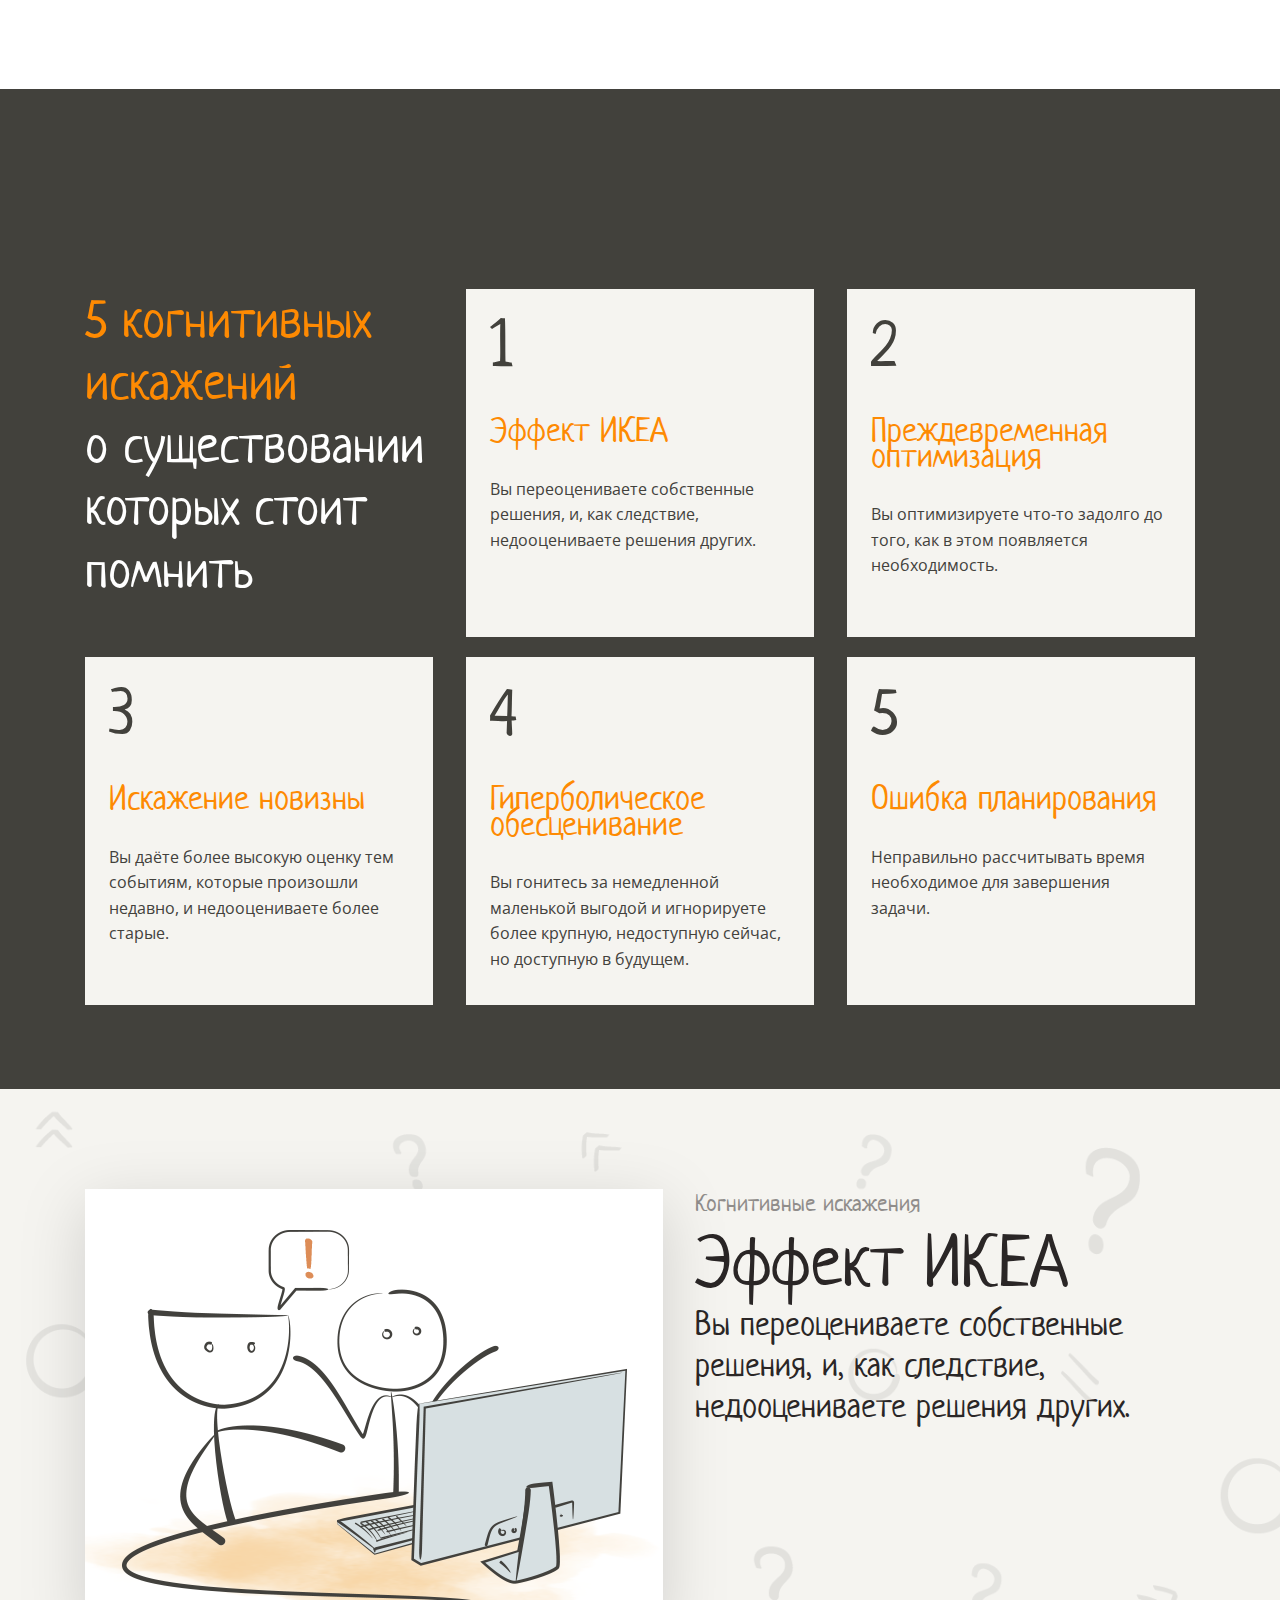
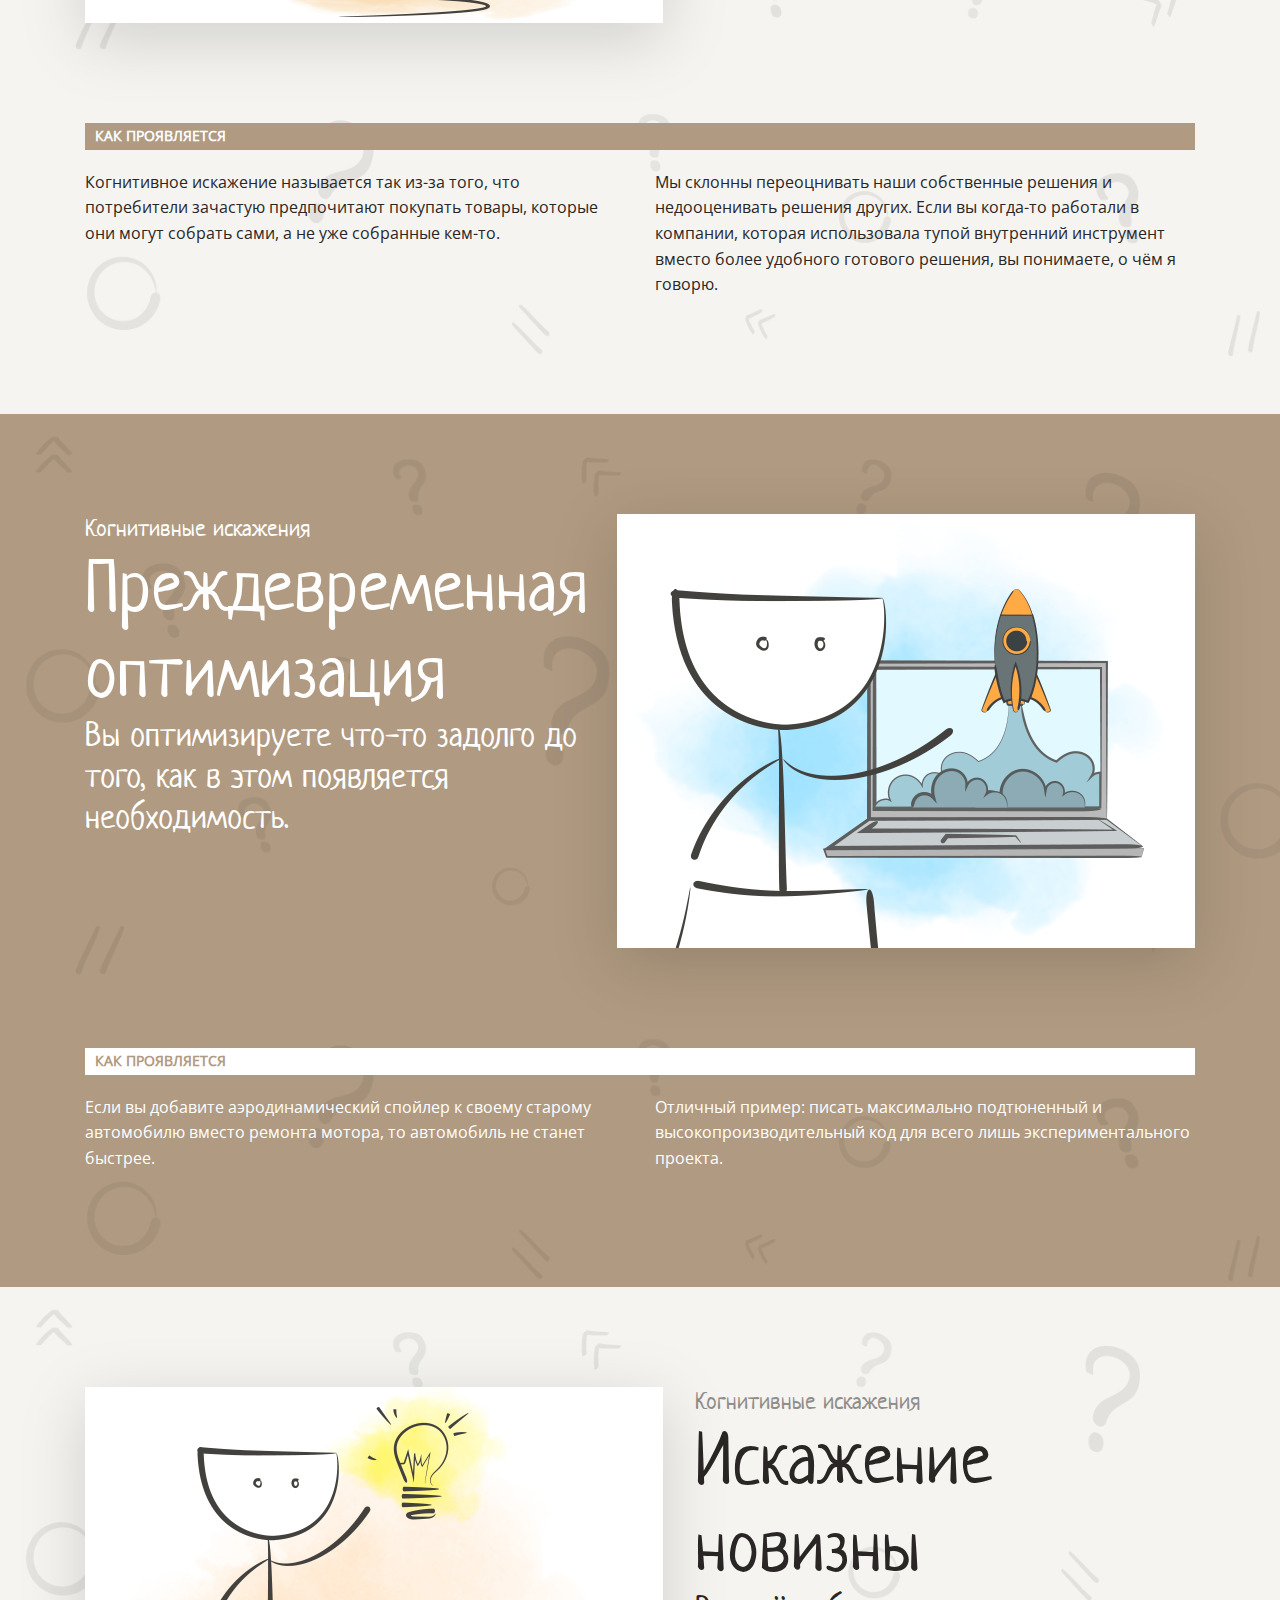
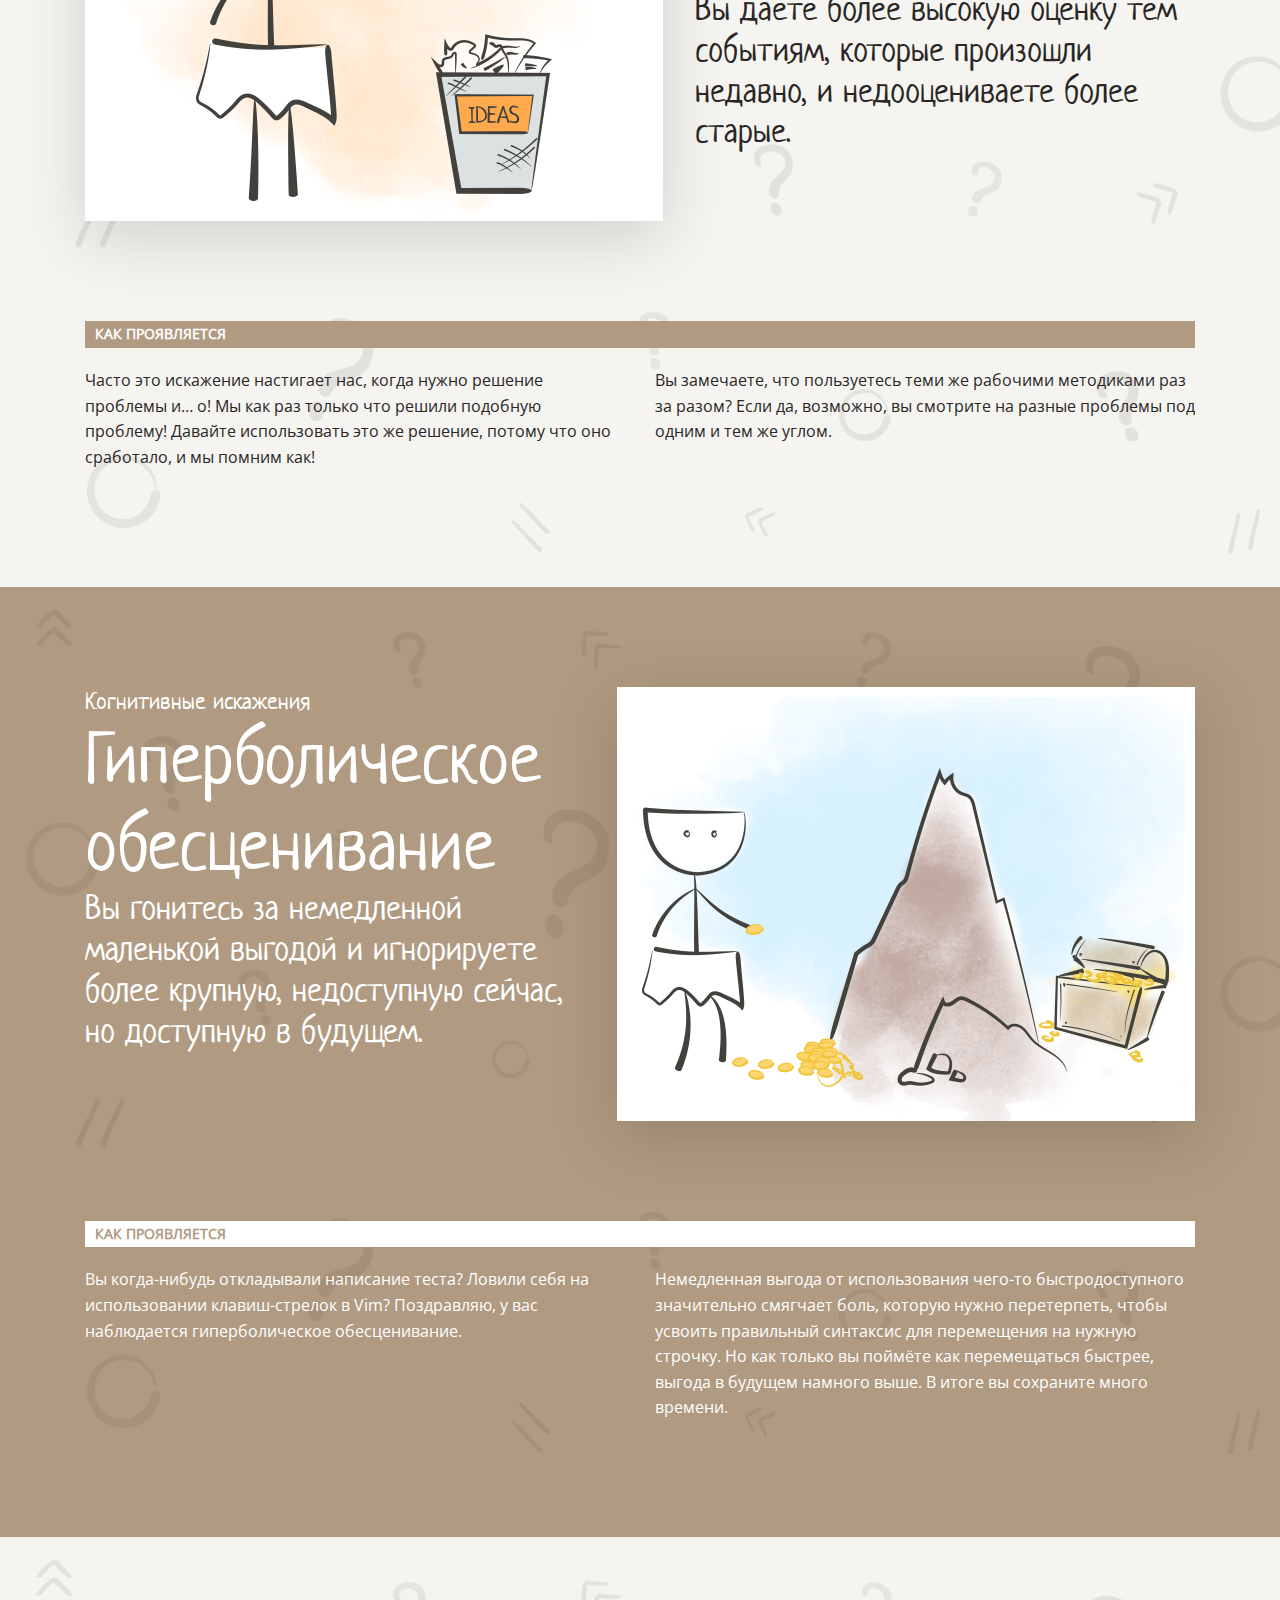
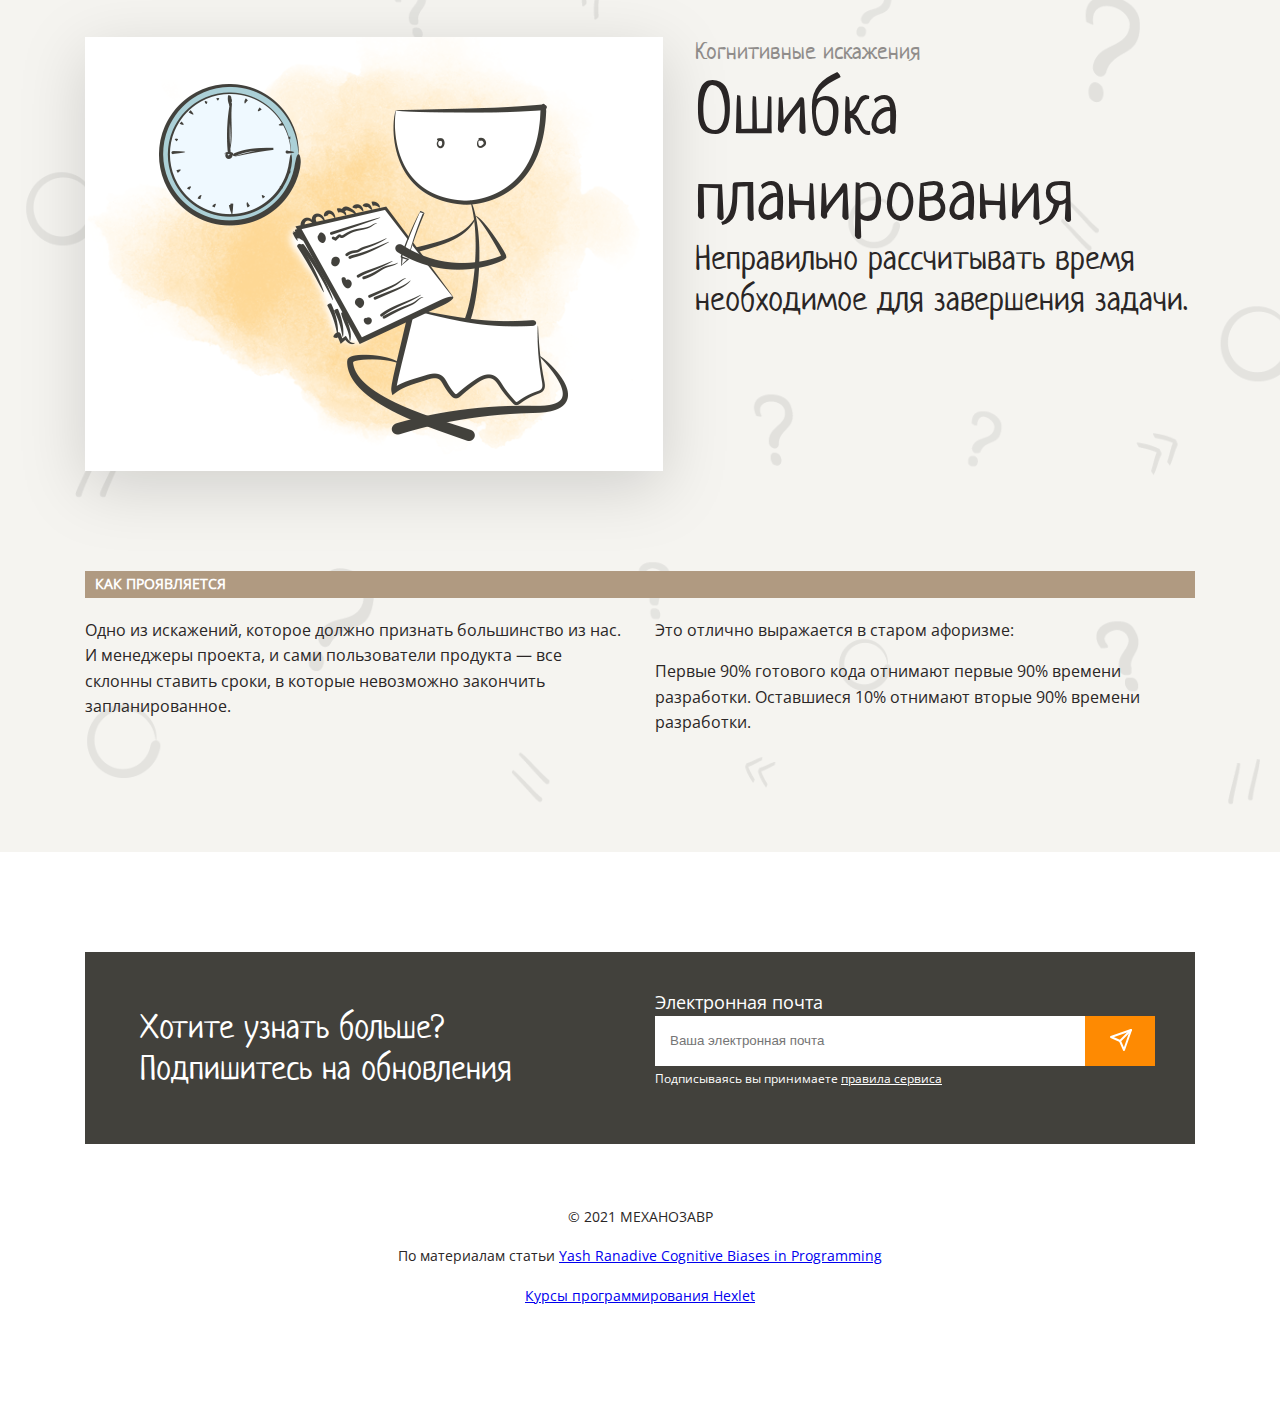
==== commit f8158a79: "Final: Fix bugs in navigation" ====
--- a/src/index.html
+++ b/src/index.html
@@ -36,8 +36,8 @@
             <div class="section1">
                 <div class="section1-container">
                     <div class="section1-heading">
-                        <h1>Что же это такое,</h1> 
-                        <h1 class="orange">когнитивные искажения</h1>
+                        <h2>Что же это такое,</h2> 
+                        <h2 class="orange">когнитивные искажения</h2>
                         <p>Что такое когнитивные искажения. Petrovna Channel</p>
                     </div>
                     <div class="video-container">
@@ -49,44 +49,46 @@
             <nav>
                 <div class="section2">
                     <div id="navigation">
-                        <div class="nav-heading margin-bootom-20px">
-                            <p class="orange">5 когнитивных искажений</p>
-                            <p class="text-white">о существовании которых стоит помнить</p>
-                        </div>
-                        <div class="card margin-bootom-20px">
-                            <a href="#ikea-effect">
-                            <p class="card-number">1</p>
-                            <p class="card-heading orange">Эффект ИКЕА</p>
-                            <p>Вы переоцениваете собственные решения, и, как следствие, недооцениваете решения других.</p>
-                            </a>
-                        </div>
-                        <div class="card margin-bootom-20px">
-                            <a href="#premature-optimization">
-                            <p class="card-number">2</p>
-                            <p class="card-heading orange">Преждевременная оптимизация</p>
-                            <p>Вы оптимизируете что-то задолго до того, как в этом появляется необходимость.</p>
-                            </a>
-                        </div>
-                        <div class="card">
-                            <a href="#distortion-of-novelty">
-                            <p class="card-number">3</p>
-                            <p class="card-heading orange">Искажение новизны</p>
-                            <p>Вы даёте более высокую оценку тем событиям, которые произошли недавно, и недооцениваете более старые.</p>
-                            </a>
-                        </div>
-                        <div class="card">
-                            <a href="#hyperbolic-depreciation">
-                            <p class="card-number">4</p>
-                            <p class="card-heading orange">Гиперболическое обесценивание</p>
-                            <p>Вы гонитесь за немедленной маленькой выгодой и игнорируете более крупную, недоступную сейчас, но доступную в будущем.</p>
-                            </a>
-                        </div>
-                        <div class="card">
-                            <a href="#errors-in-planning">
-                            <p class="card-number">5</p>
-                            <p class="card-heading orange">Ошибка планирования</p>
-                            <p>Неправильно рассчитывать время необходимое для завершения задачи.</p>
-                            </a>
+                        <div class="section2-container">
+                            <div class="nav-heading margin-bootom-20px">
+                                <p class="orange">5 когнитивных искажений</p>
+                                <p class="text-white">о существовании которых стоит помнить</p>
+                            </div>
+                            <div class="card margin-bootom-20px">
+                                <a href="#ikea-effect">
+                                <p class="card-number">1</p>
+                                <p class="card-heading orange">Эффект ИКЕА</p>
+                                <p>Вы переоцениваете собственные решения, и, как следствие, недооцениваете решения других.</p>
+                                </a>
+                            </div>
+                            <div class="card margin-bootom-20px">
+                                <a href="#premature-optimization">
+                                <p class="card-number">2</p>
+                                <p class="card-heading orange">Преждевременная оптимизация</p>
+                                <p>Вы оптимизируете что-то задолго до того, как в этом появляется необходимость.</p>
+                                </a>
+                            </div>
+                            <div class="card">
+                                <a href="#distortion-of-novelty">
+                                <p class="card-number">3</p>
+                                <p class="card-heading orange">Искажение новизны</p>
+                                <p>Вы даёте более высокую оценку тем событиям, которые произошли недавно, и недооцениваете более старые.</p>
+                                </a>
+                            </div>
+                            <div class="card">
+                                <a href="#hyperbolic-depreciation">
+                                <p class="card-number">4</p>
+                                <p class="card-heading orange">Гиперболическое обесценивание</p>
+                                <p>Вы гонитесь за немедленной маленькой выгодой и игнорируете более крупную, недоступную сейчас, но доступную в будущем.</p>
+                                </a>
+                            </div>
+                            <div class="card">
+                                <a href="#errors-in-planning">
+                                <p class="card-number">5</p>
+                                <p class="card-heading orange">Ошибка планирования</p>
+                                <p>Неправильно рассчитывать время необходимое для завершения задачи.</p>
+                                </a>
+                            </div>
                         </div>
                     </div>
                 </div>
--- a/src/styles/style.css
+++ b/src/styles/style.css
@@ -190,20 +190,20 @@
     border-width: 0;
 }
 
-.section2 {
-    position: relative;
+#navigation {
+    width: 100vw;
+    height: 100vh;
     background-color: #42413c;
-    width: 100vw;
-    height: 100vh;
-}
-
-#navigation {
+}
+
+.section2-container {
+    position: relative;
+    margin: auto;
+    padding: 100px 0;
+    max-width: 1110px;
     display: flex;
     flex-wrap: wrap;
     justify-content: space-between;
-    margin: auto;
-    padding: 100px 0;
-    max-width: 1110px;
 }
 
 .nav-heading {
@@ -285,14 +285,11 @@
     background: #F5F4F0;
 }
 
-.section-container {
-    position: relative;
-    margin: auto;
-    max-width: 1110px;
-    padding: 100px 0;
-}
-
-.section-container::before {
+#ikea-effect::before,
+#premature-optimization::before,
+#distortion-of-novelty::before,
+#hyperbolic-depreciation::before,
+#errors-in-planning::before {
     content: '';
     position: absolute;
     left: 0;
@@ -305,6 +302,13 @@
     opacity: 0.1;
 }
 
+.section-container {
+    position: relative;
+    margin: auto;
+    max-width: 1110px;
+    padding: 100px 0;
+}
+
 .section-up {
     display: flex;
     justify-content: space-between;
@@ -313,6 +317,7 @@
 .section-img-left {
     order: 1;
     vertical-align: middle;
+    filter: drop-shadow(0 16px 32px rgba(0, 0, 0, 0.15));
 }
 
 .section-text-right {
@@ -365,6 +370,7 @@
 .section-img-right {
     order: 2;
     vertical-align: middle;
+    filter: drop-shadow(0 16px 32px rgba(0, 0, 0, 0.15));
 }
 
 .section-text-left {
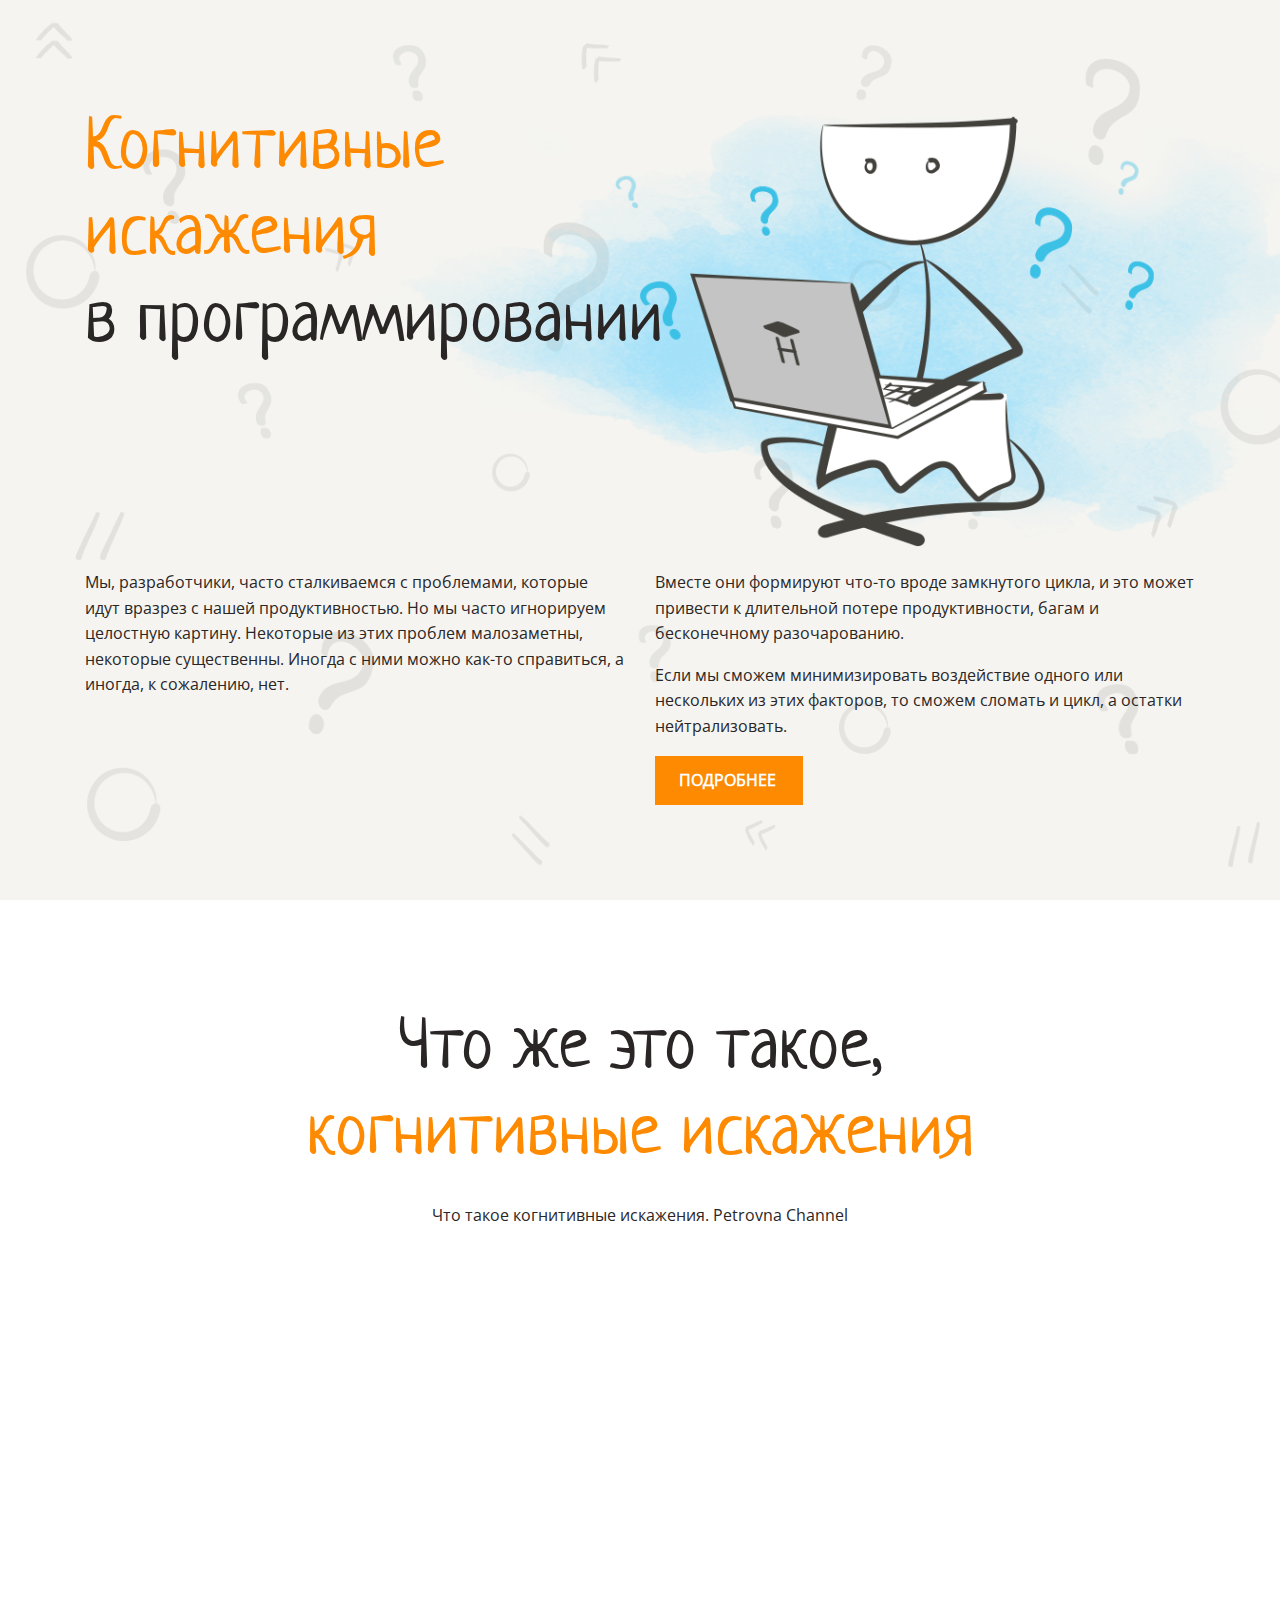
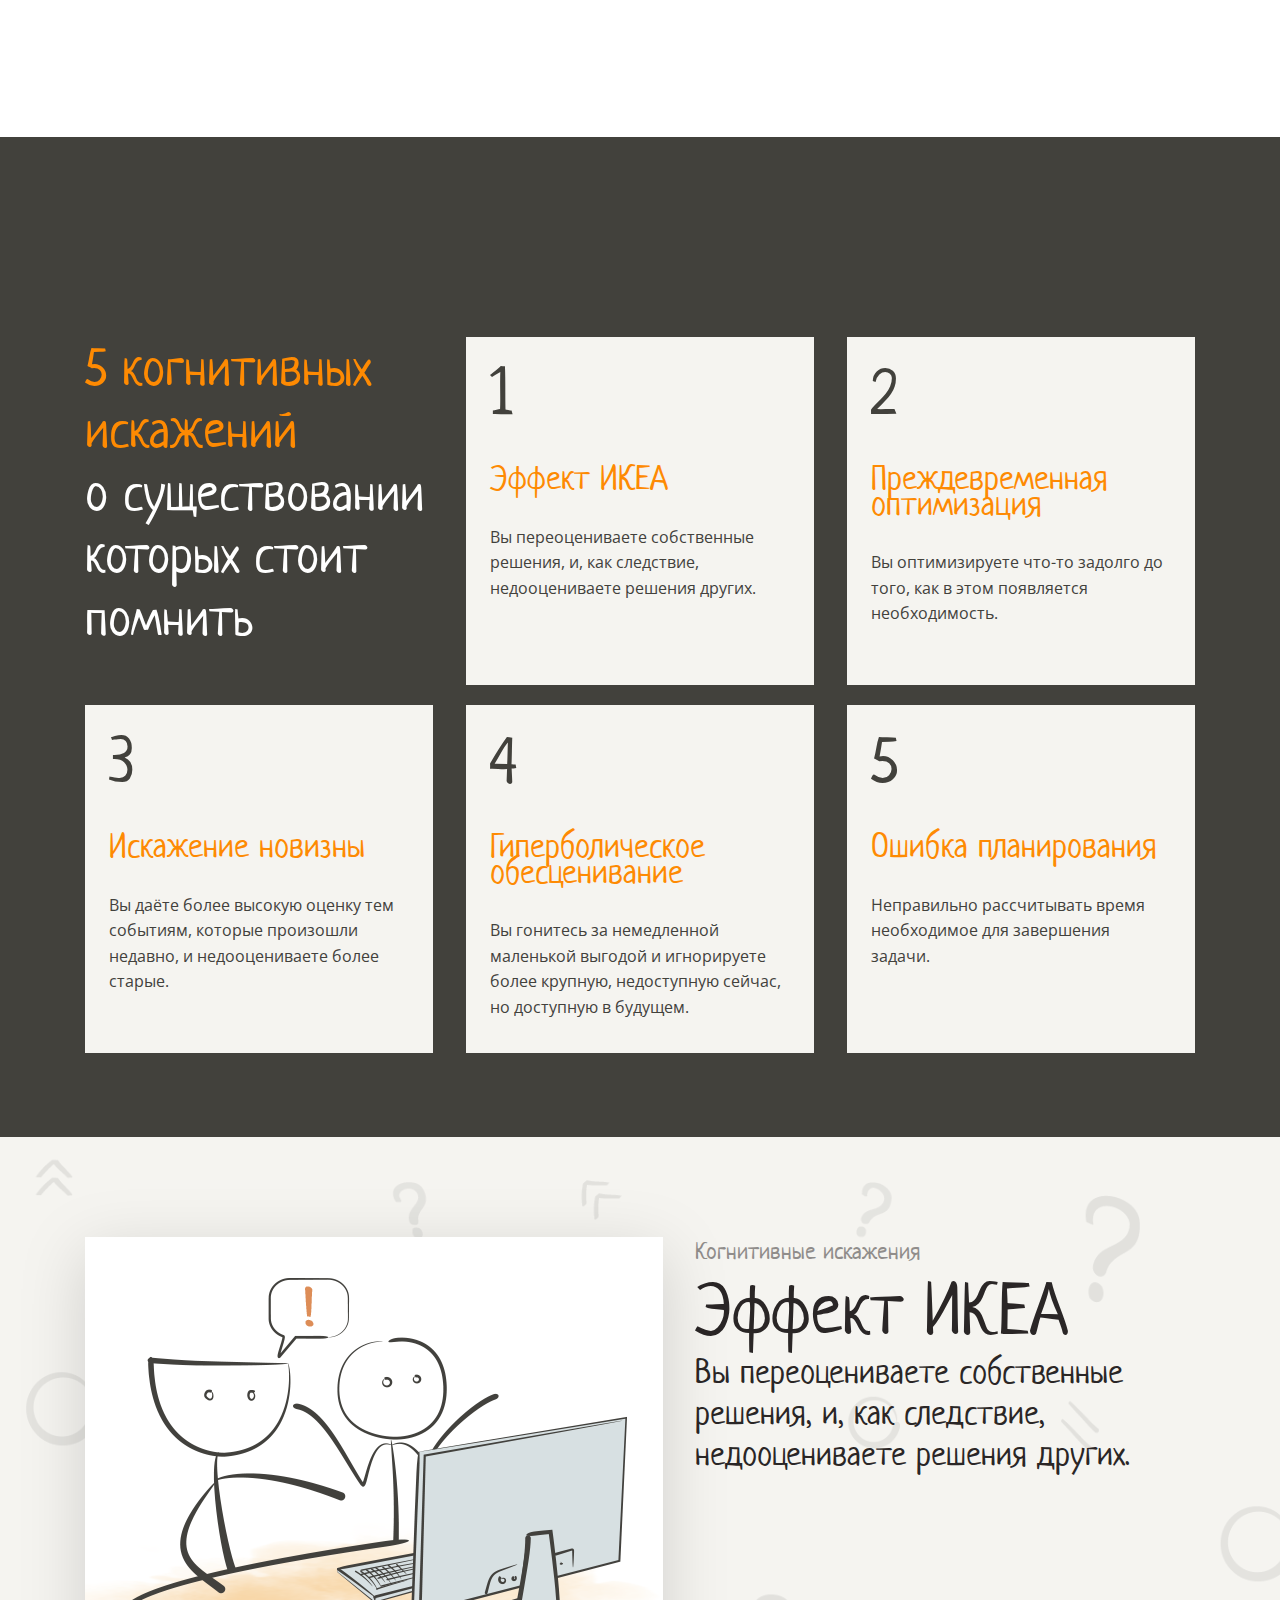
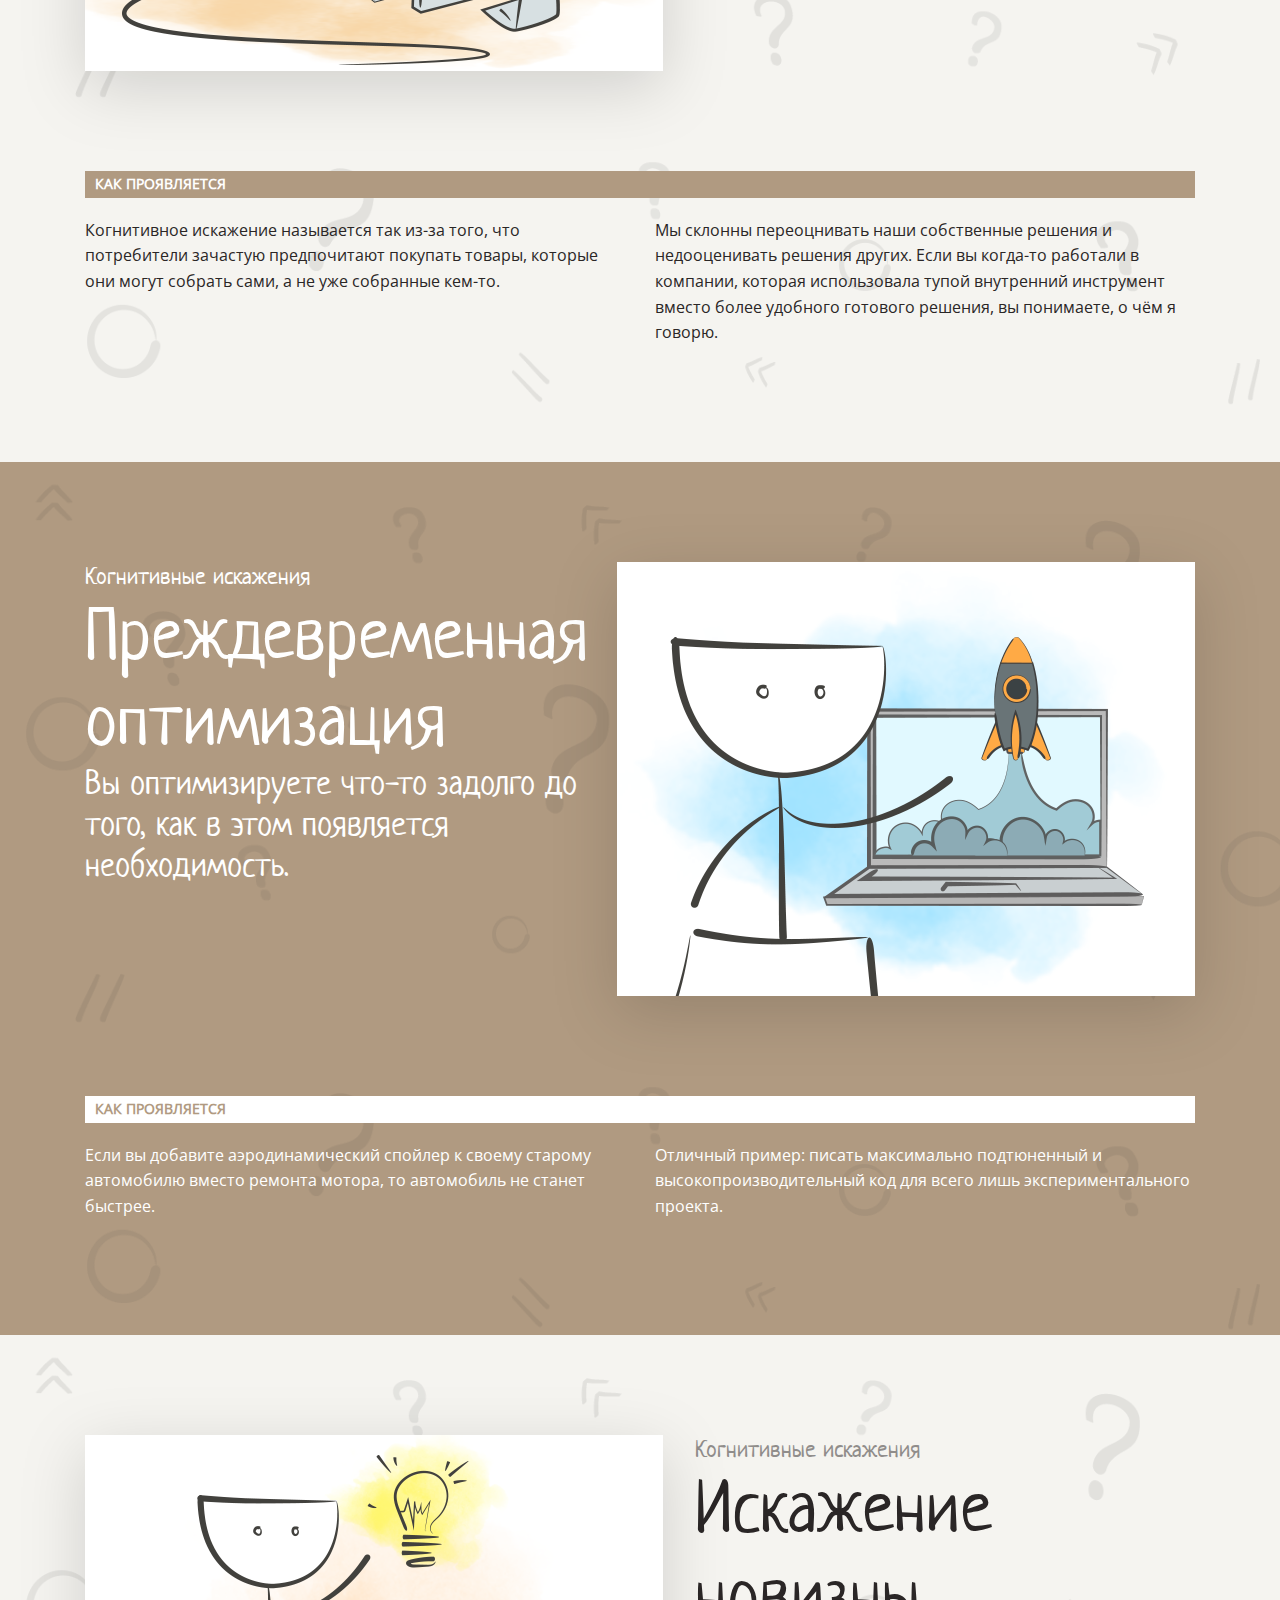
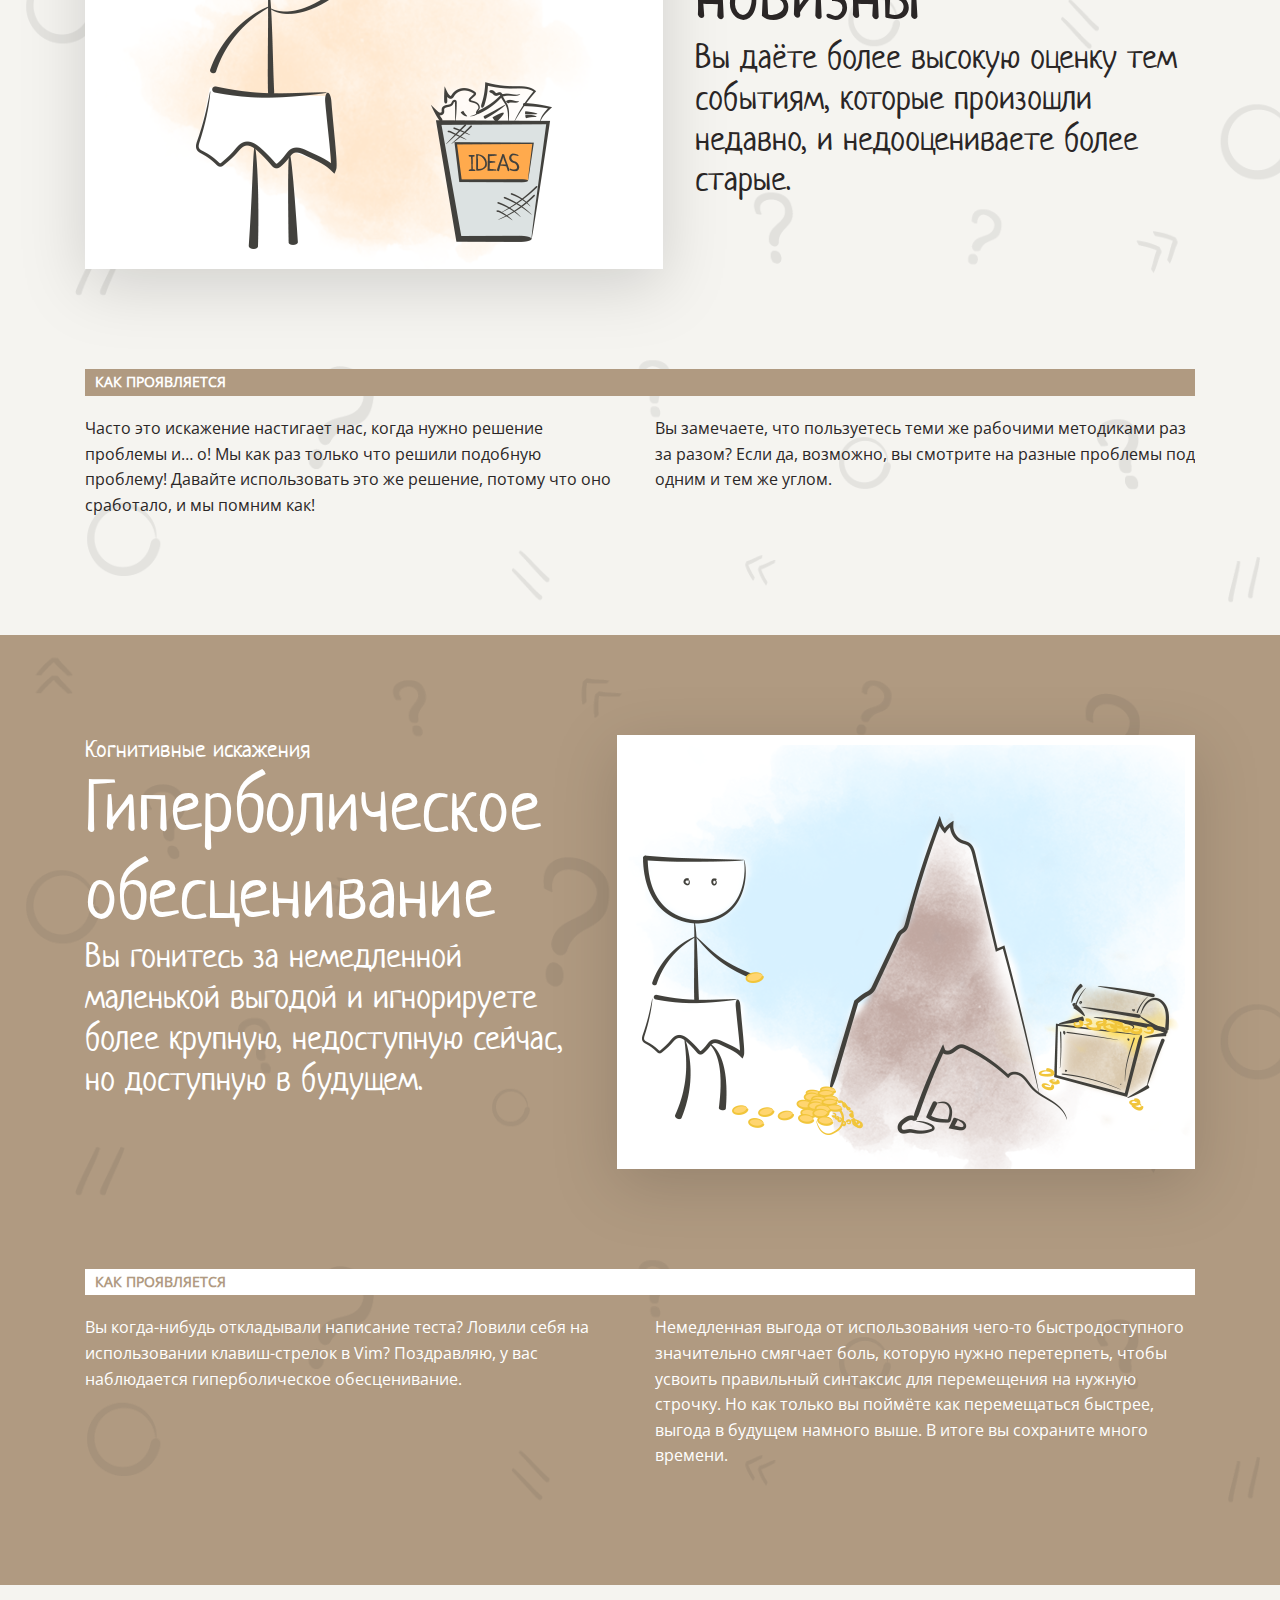
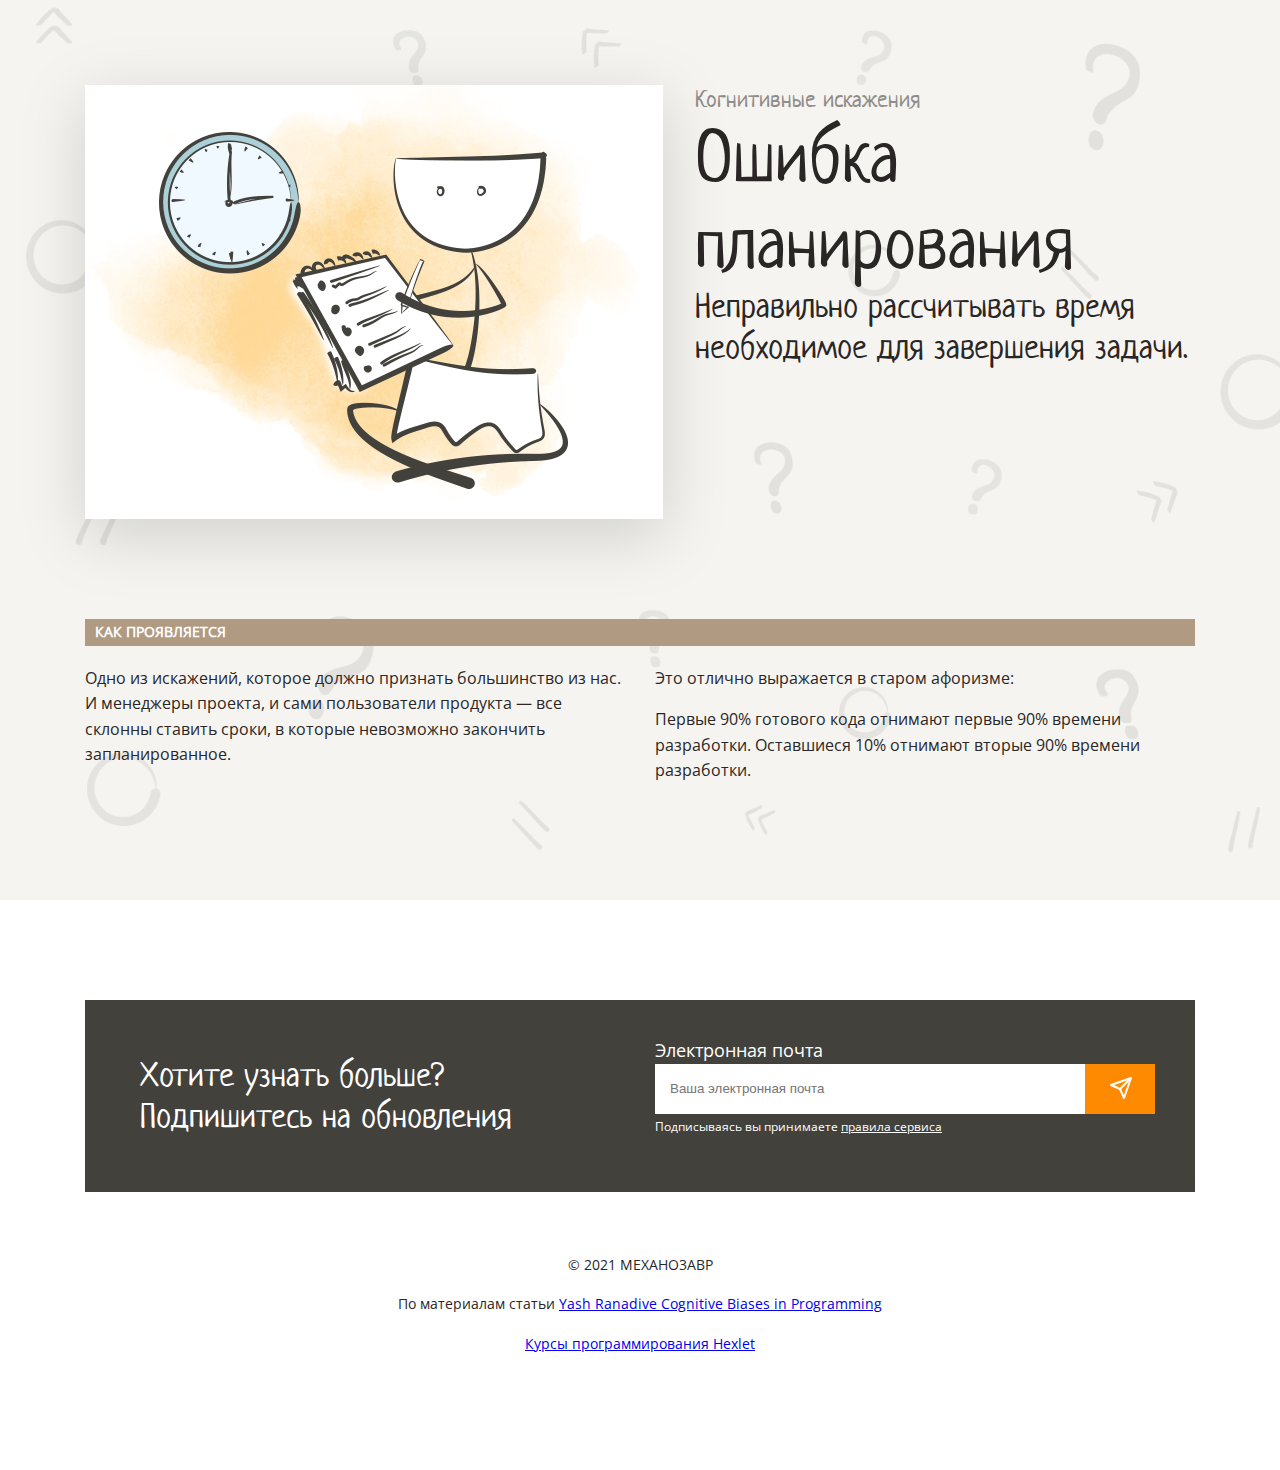
==== commit f4e3a6f7: "Final: Fix bugs in video-section" ====
--- a/src/index.html
+++ b/src/index.html
@@ -36,10 +36,10 @@
             <div class="section1">
                 <div class="section1-container">
                     <div class="section1-heading">
-                        <h2>Что же это такое,</h2> 
-                        <h2 class="orange">когнитивные искажения</h2>
-                        <p>Что такое когнитивные искажения. Petrovna Channel</p>
-                    </div>
+                        <h1>Что же это такое,</h1> 
+                        <h1 class="orange">когнитивные искажения</h1>                        
+                    </div>
+                    <p>Что такое когнитивные искажения. Petrovna Channel</p>
                     <div class="video-container">
                         <iframe class="video" width="919" height="569" src="https://www.youtube.com/embed/jie9AizBqss" allowfullscreen></iframe>
                     </div>
--- a/src/styles/style.css
+++ b/src/styles/style.css
@@ -173,9 +173,13 @@
     margin-bottom: 30px;
 }
 
-.section1-heading p,
-.section1-heading h1 {
+.section1-container p {
     text-align: center;
+    margin: 0 0 16px 0;
+}
+.section1-heading h1, 
+.section1-heading h2 {
+    text-align: center;    
 }
 
 .video-container {
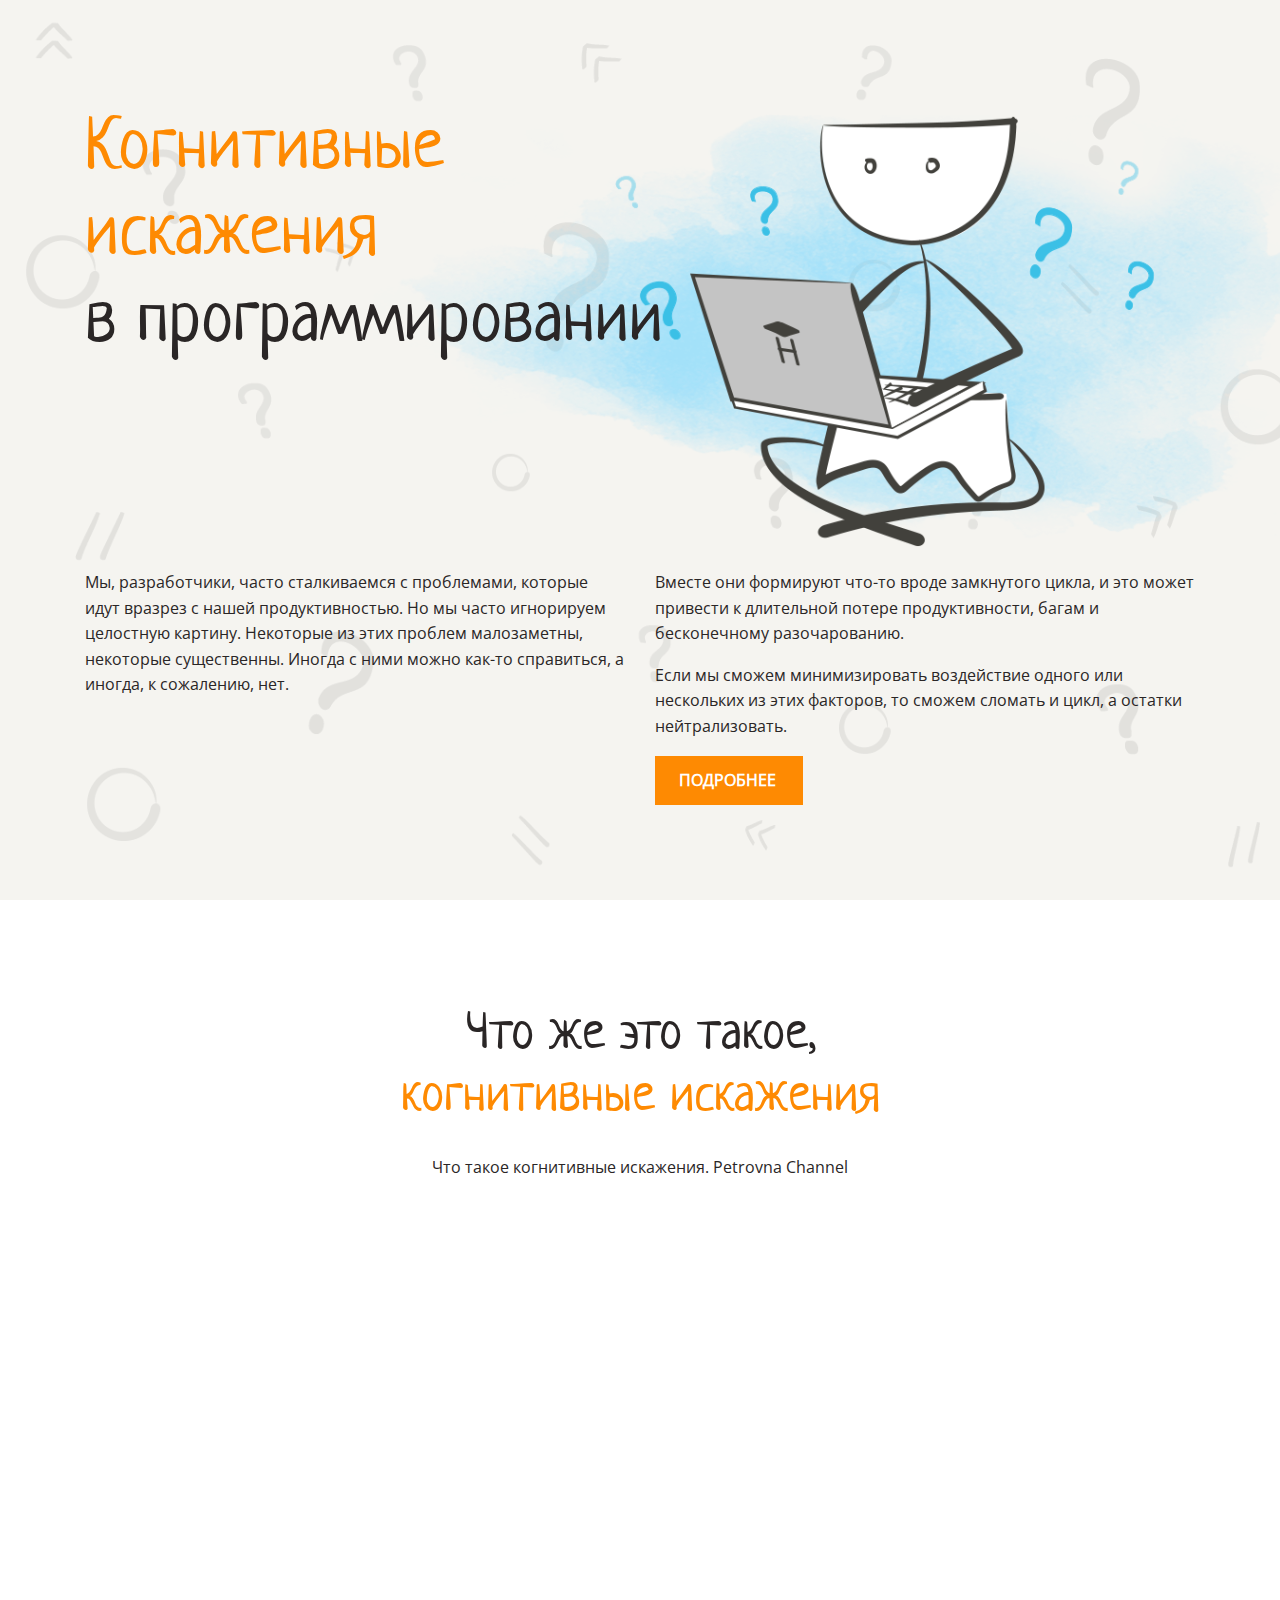
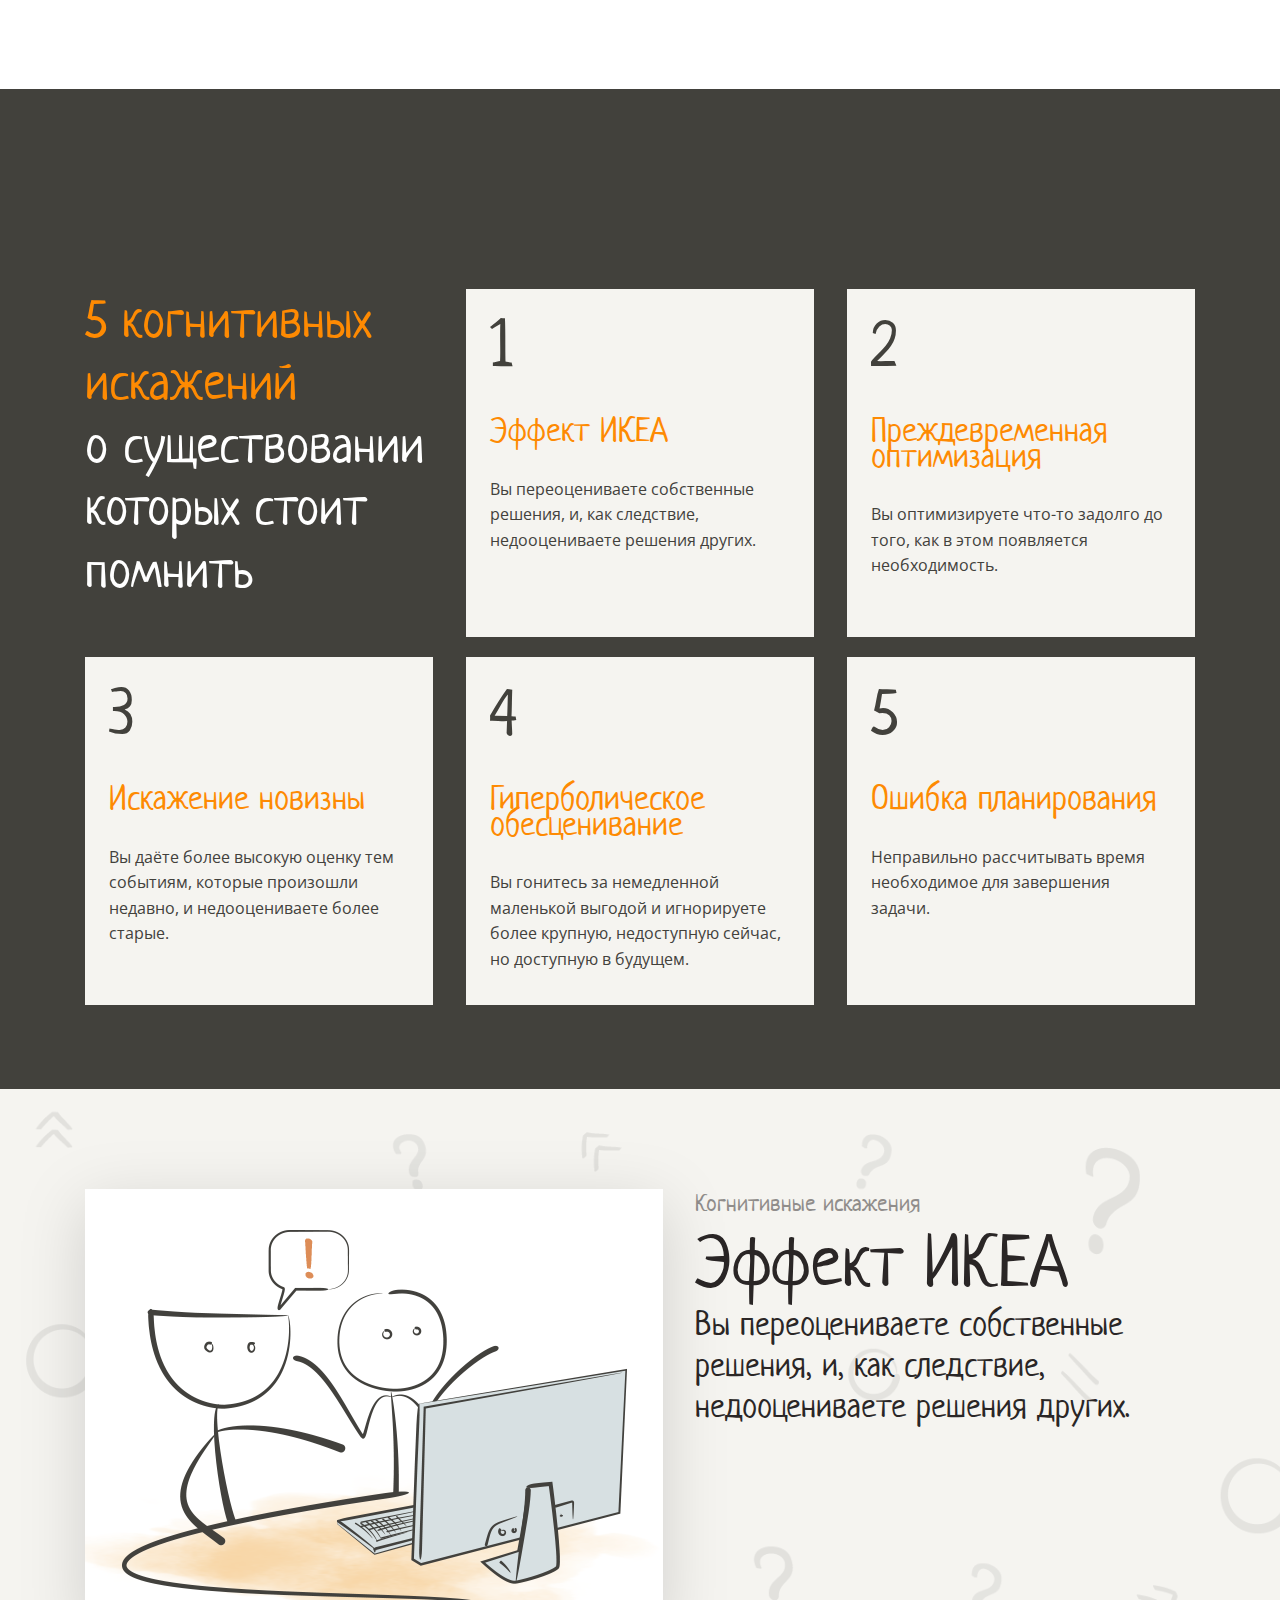
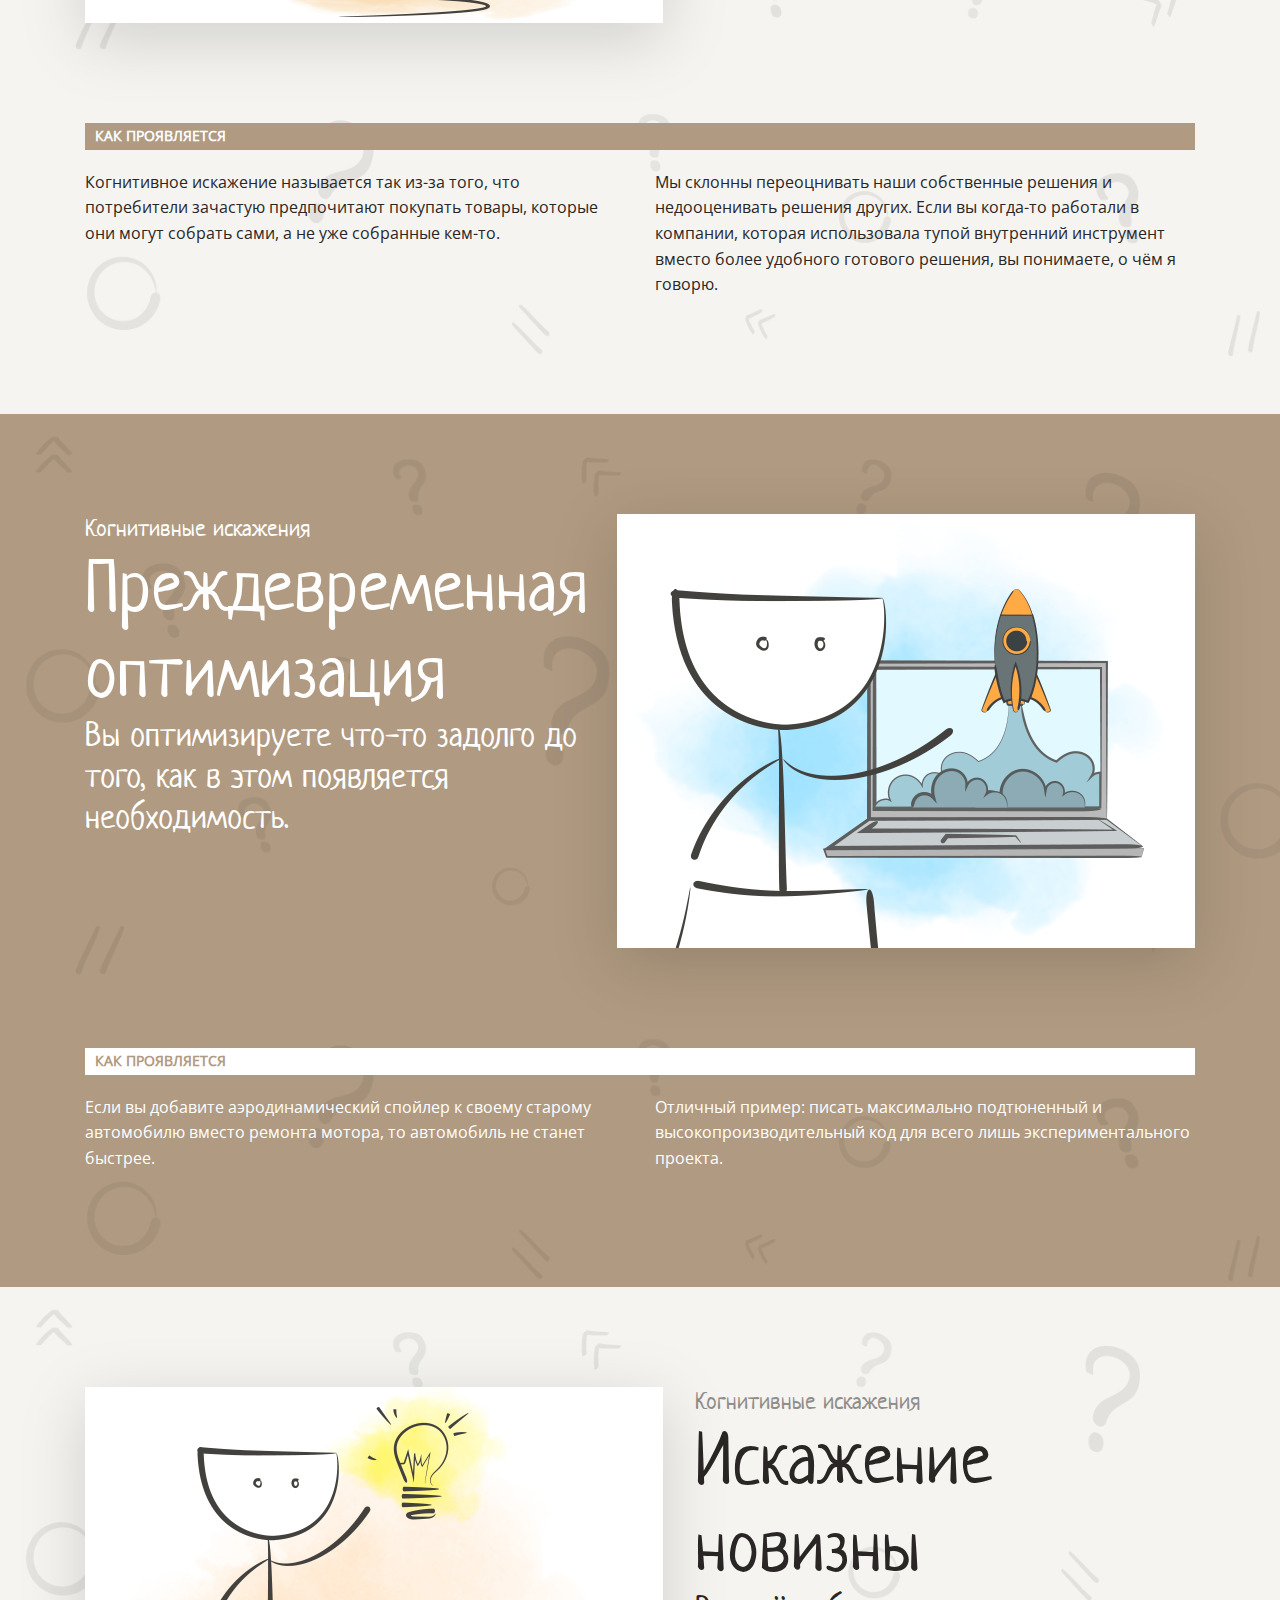
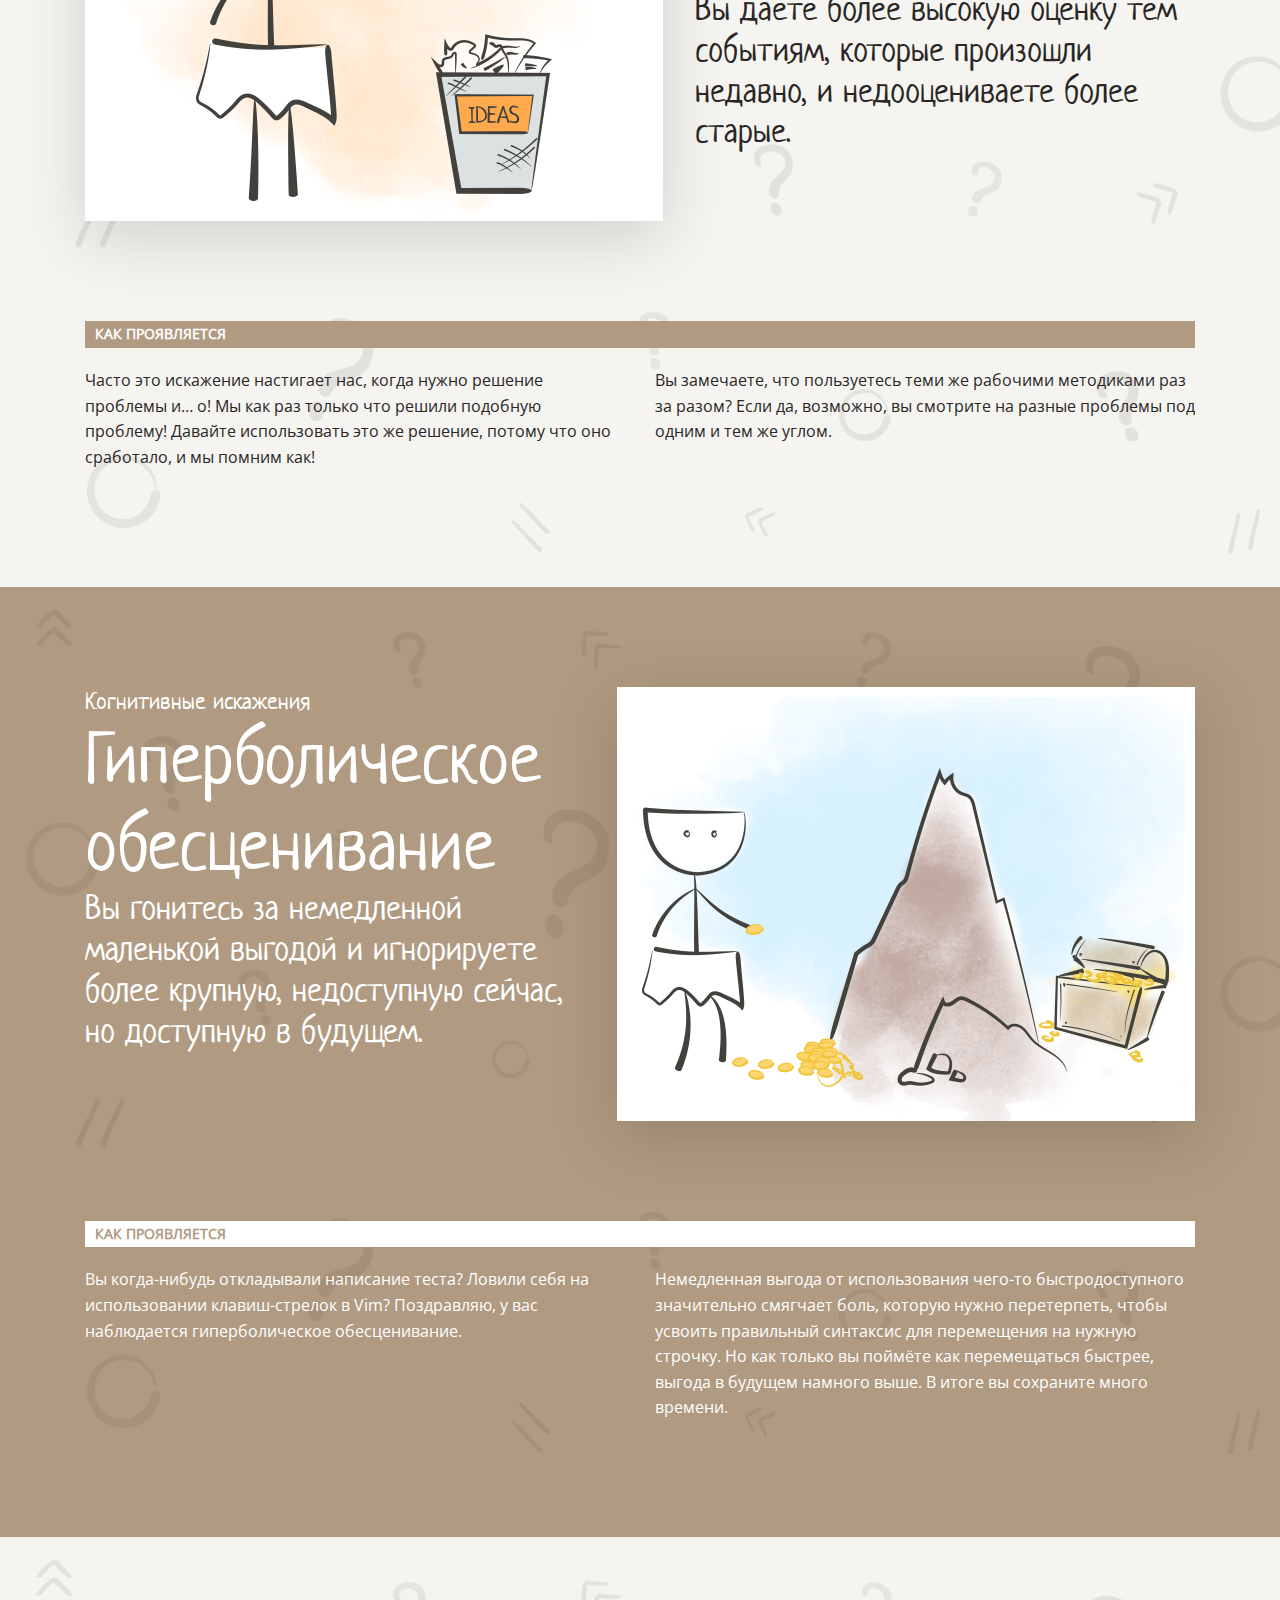
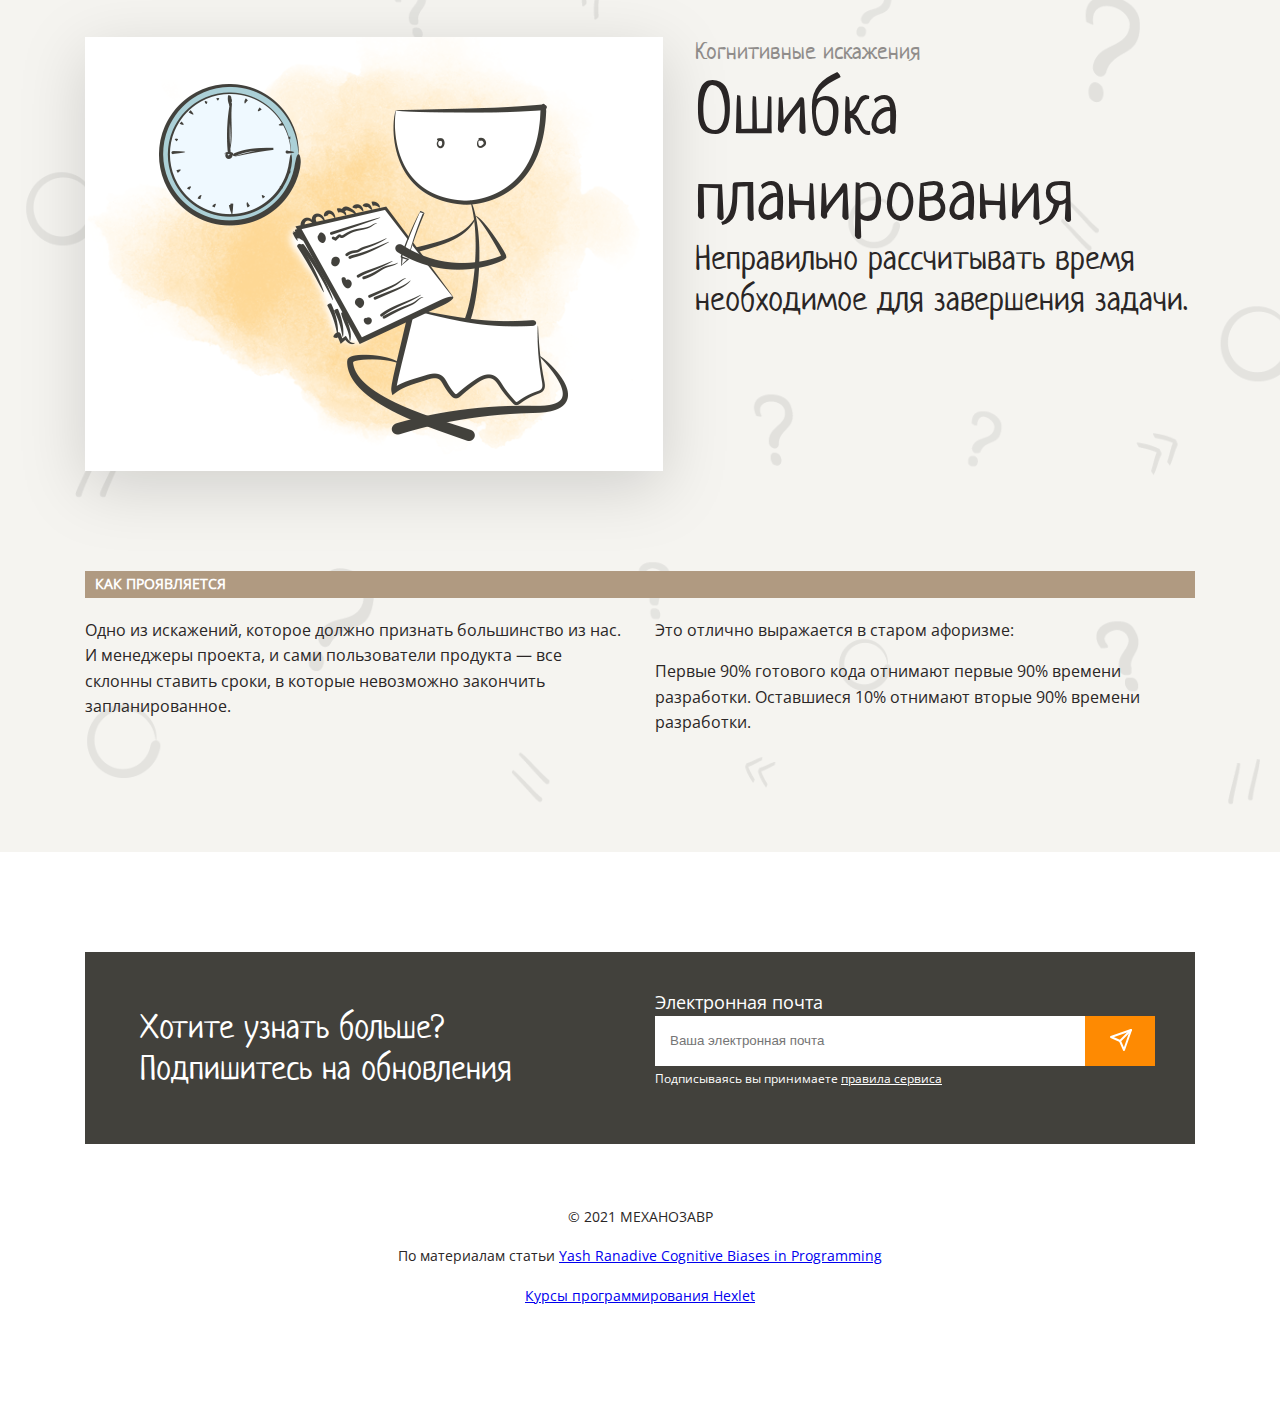
==== commit f58dd0b8: "Final: Fix bugs in video-section" ====
--- a/src/index.html
+++ b/src/index.html
@@ -36,8 +36,8 @@
             <div class="section1">
                 <div class="section1-container">
                     <div class="section1-heading">
-                        <h1>Что же это такое,</h1> 
-                        <h1 class="orange">когнитивные искажения</h1>                        
+                        <h2>Что же это такое,</h2> 
+                        <h2 class="orange">когнитивные искажения</h2>                        
                     </div>
                     <p>Что такое когнитивные искажения. Petrovna Channel</p>
                     <div class="video-container">
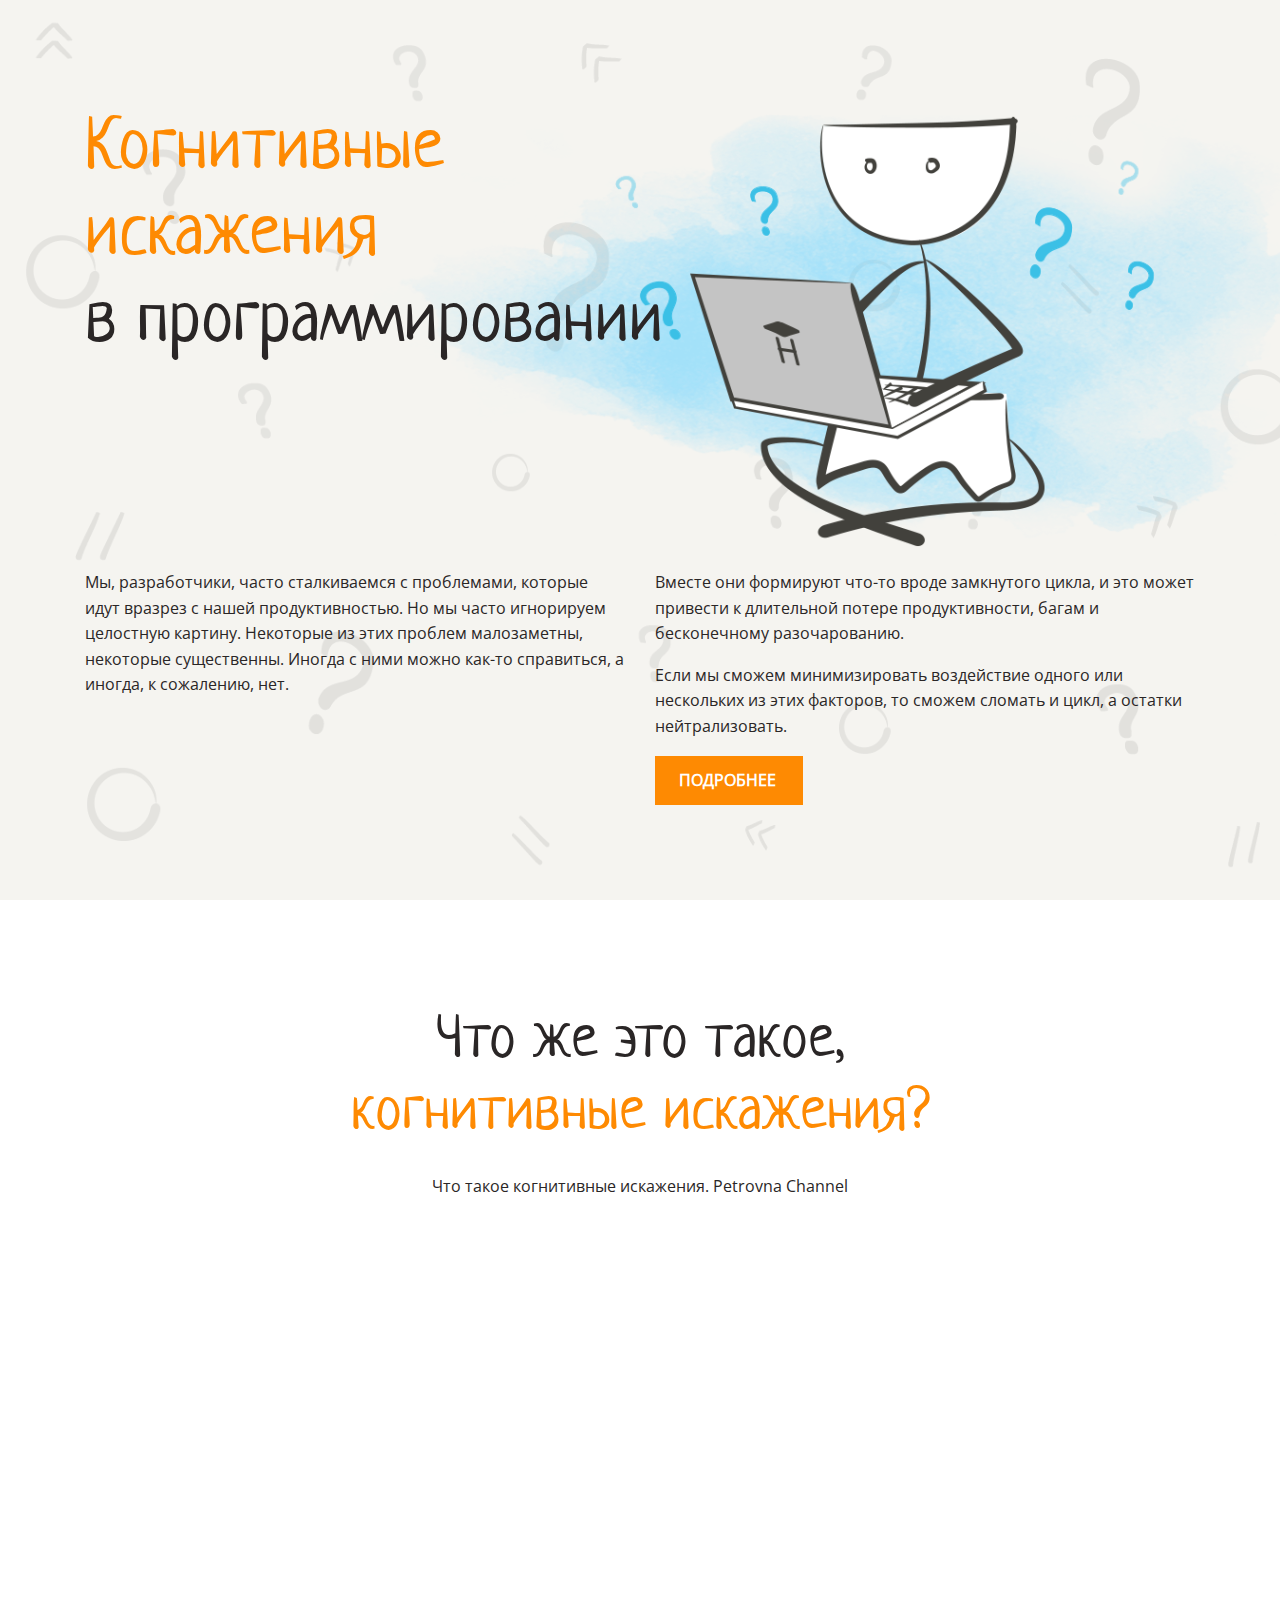
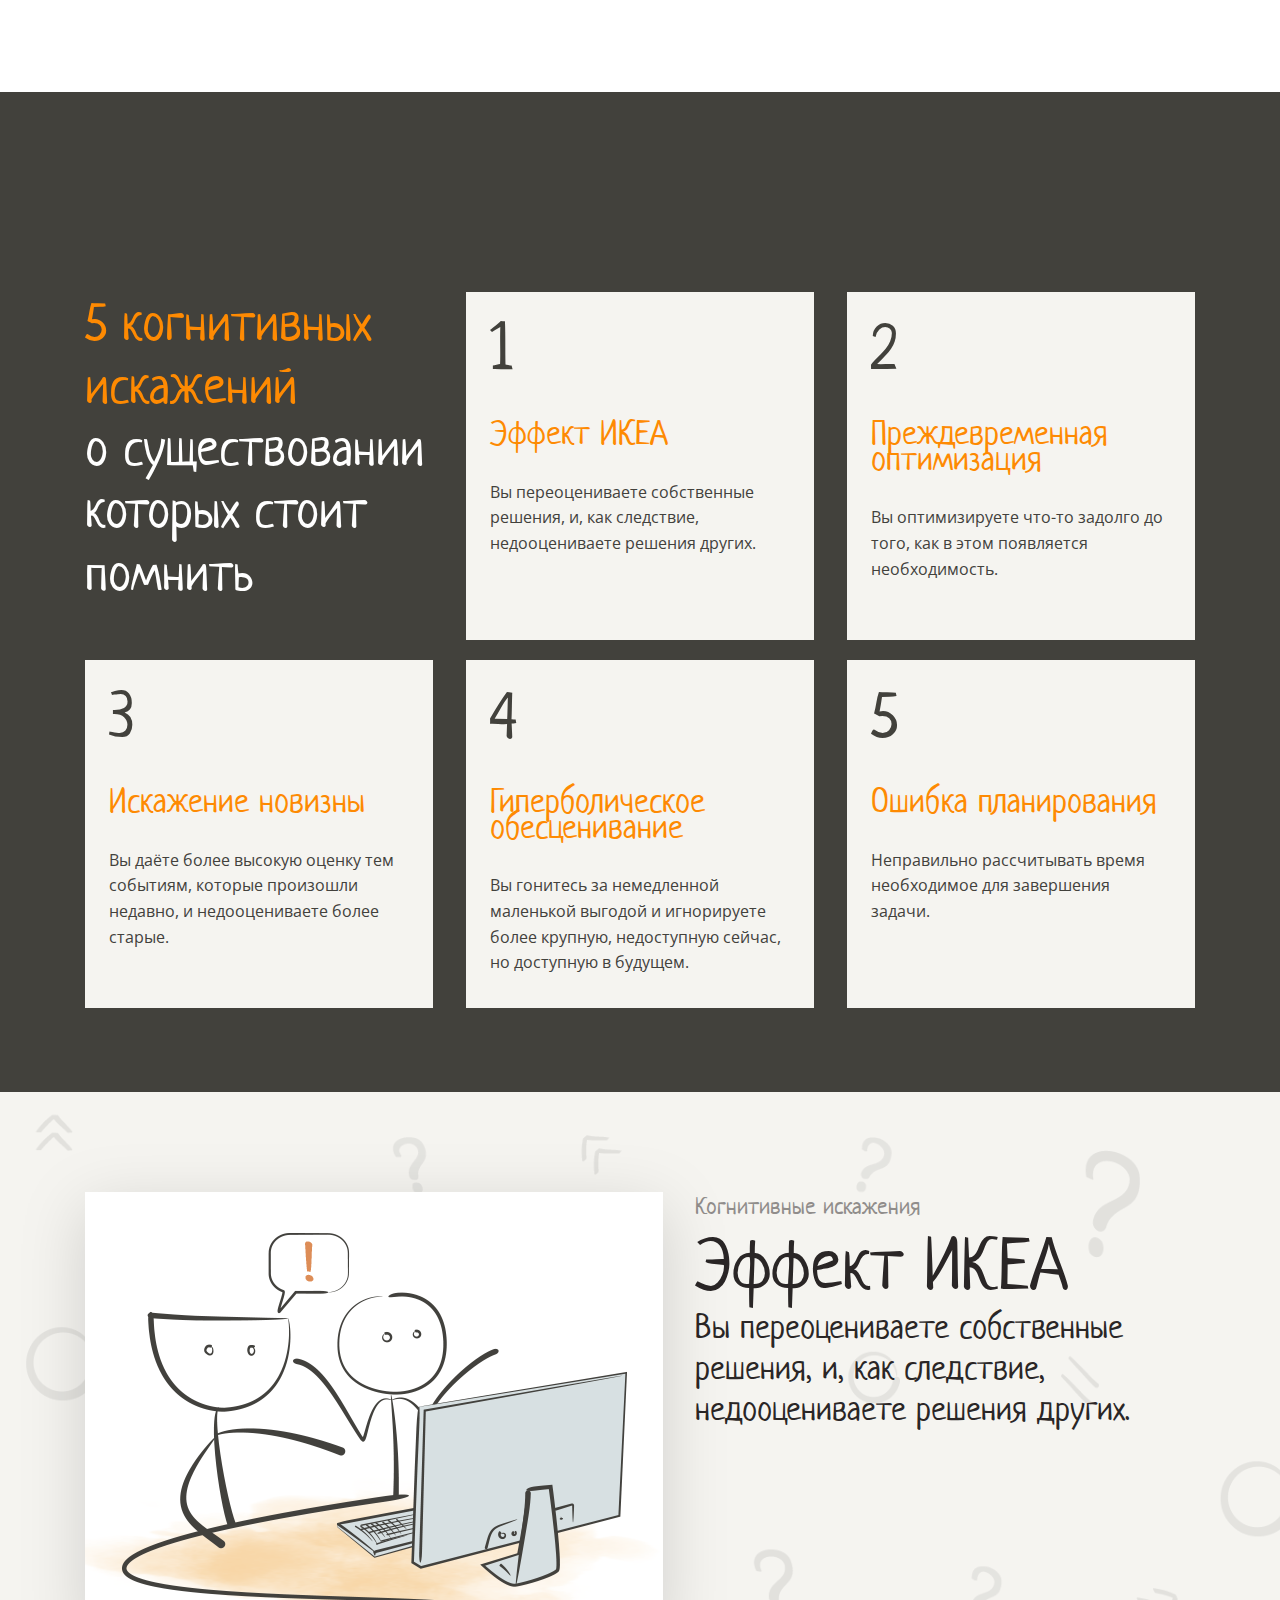
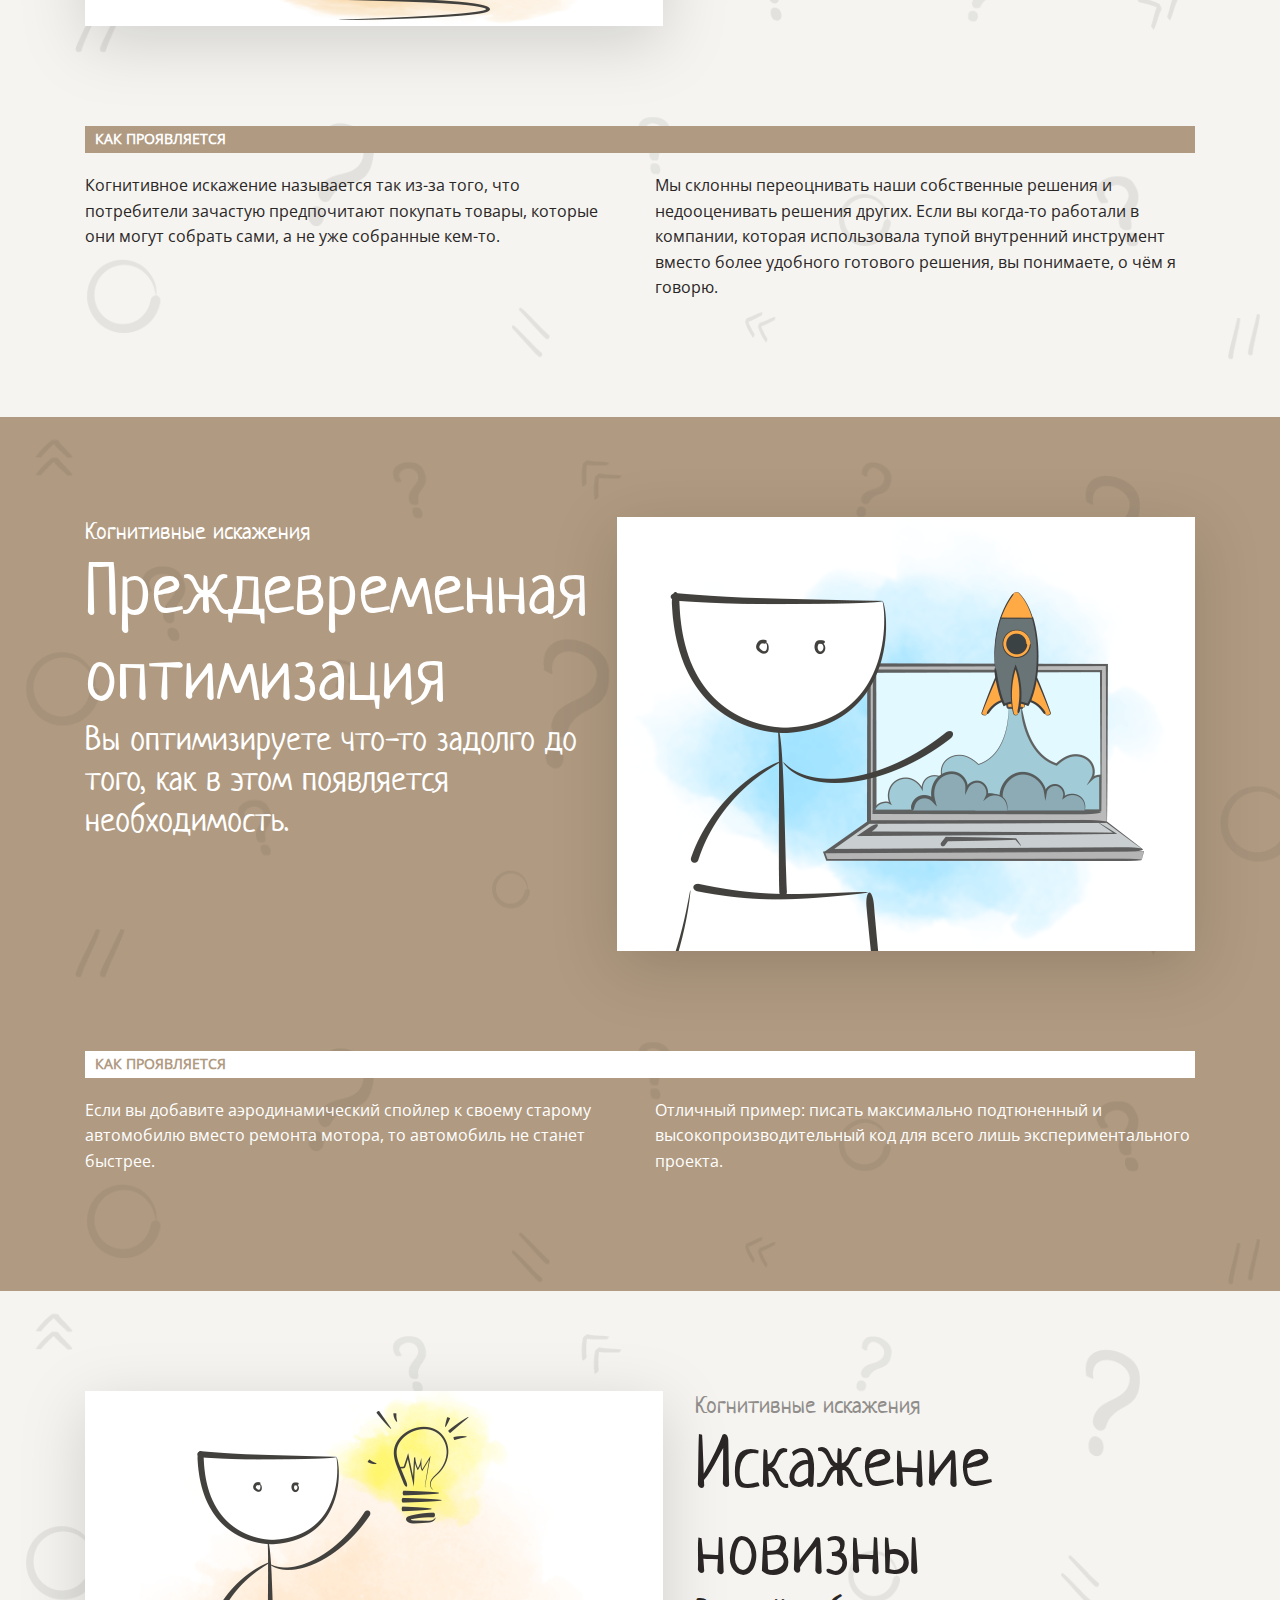
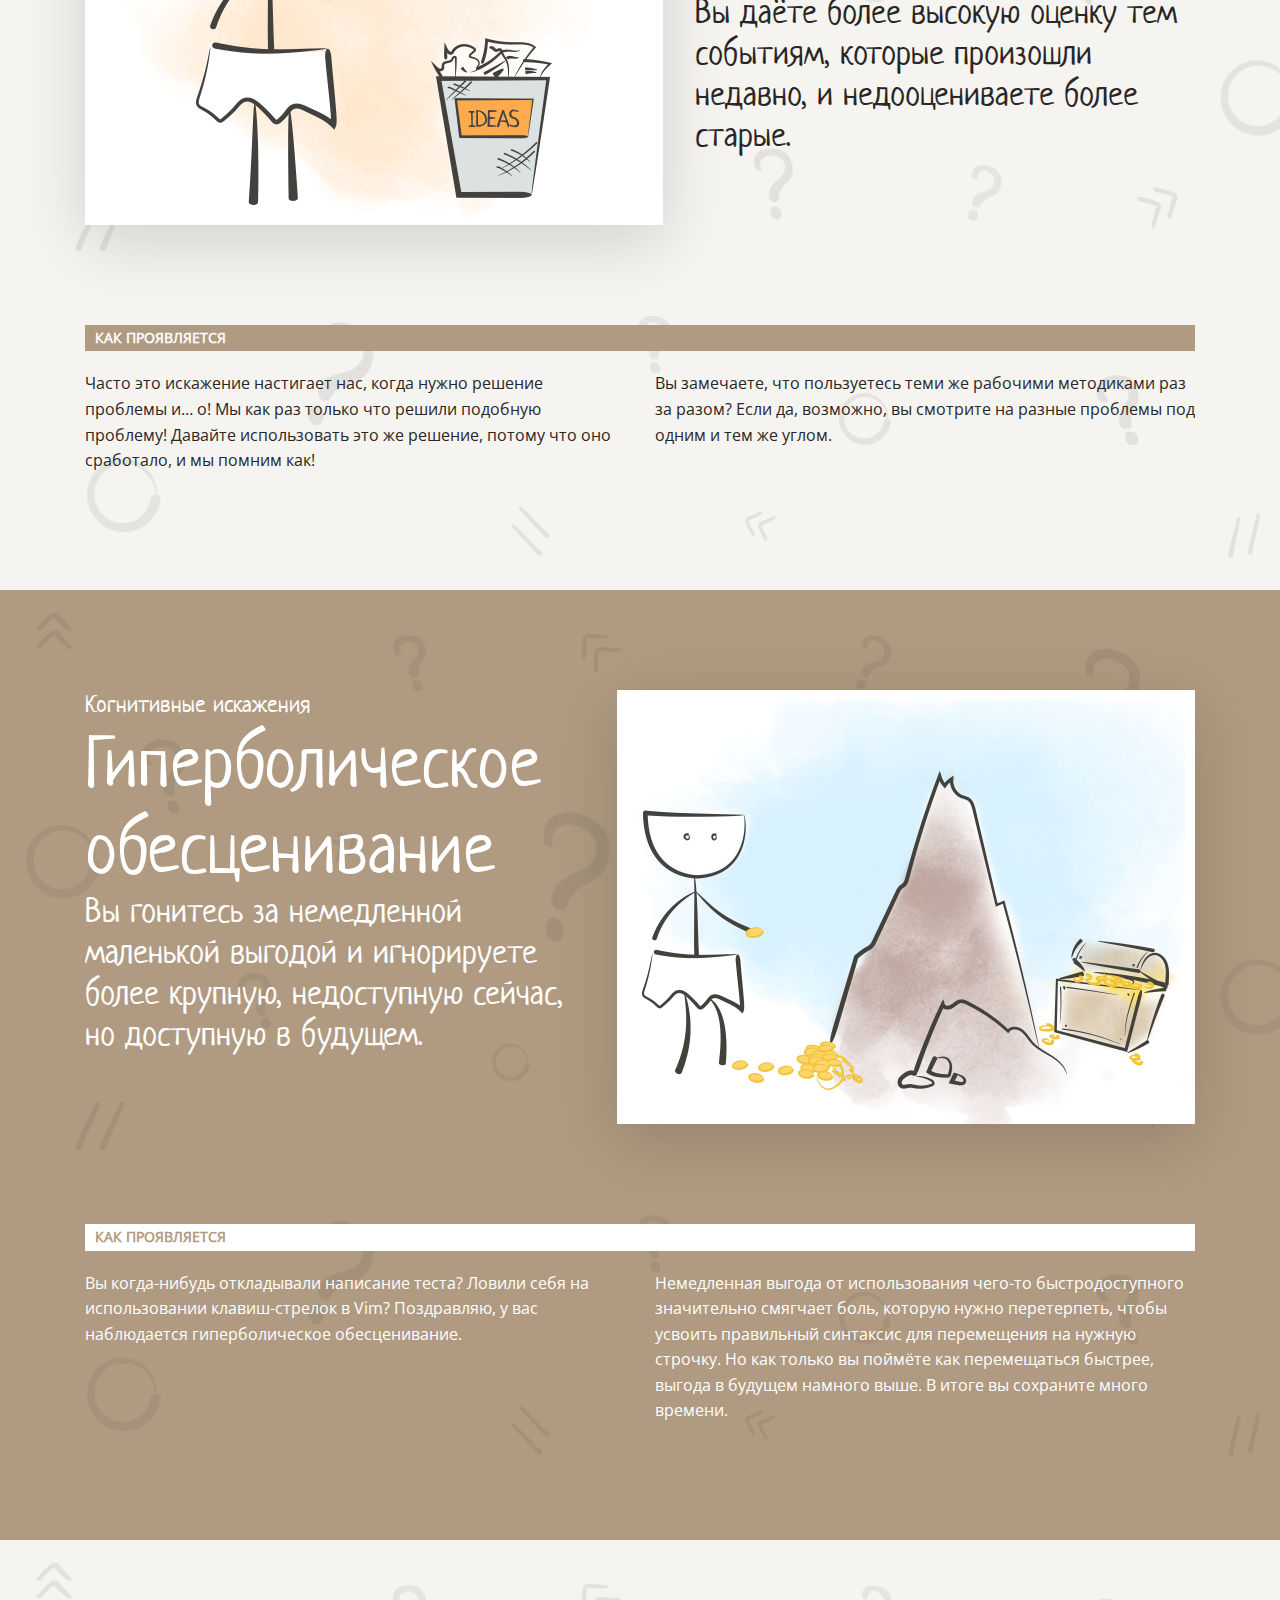
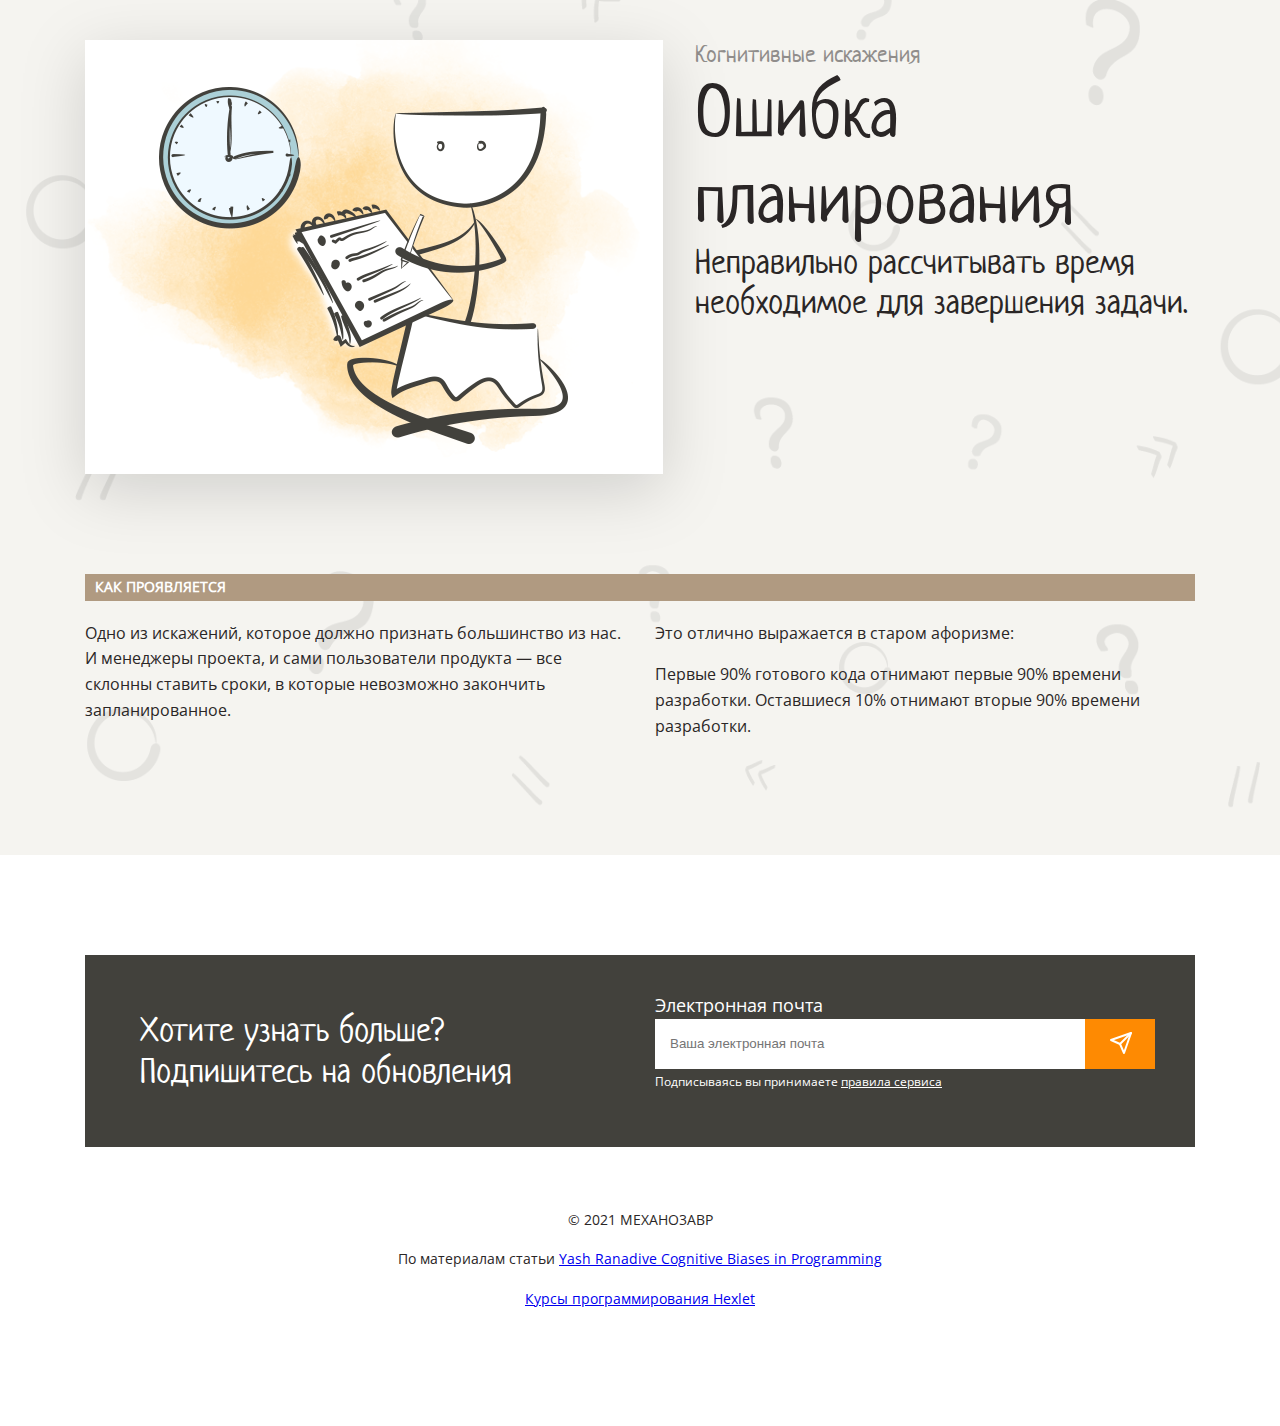
==== commit 80f18e55: "Final: Fix bugs in video-section" ====
--- a/src/index.html
+++ b/src/index.html
@@ -37,7 +37,7 @@
                 <div class="section1-container">
                     <div class="section1-heading">
                         <h2>Что же это такое,</h2> 
-                        <h2 class="orange">когнитивные искажения</h2>                        
+                        <h2 class="orange">когнитивные искажения?</h2>                        
                     </div>
                     <p>Что такое когнитивные искажения. Petrovna Channel</p>
                     <div class="video-container">
--- a/src/styles/style.css
+++ b/src/styles/style.css
@@ -183,10 +183,10 @@
 }
 
 .video-container {
+    margin-top: 16px;
     position: relative;
     margin: auto;
     text-align: center;
-    padding-bottom: 16px;
 }
 
 .video {
@@ -217,7 +217,7 @@
 }
 
 .nav-heading h1,
-h2 {
+.nav-heading h2 {
     font-size: 52px;
 }
 
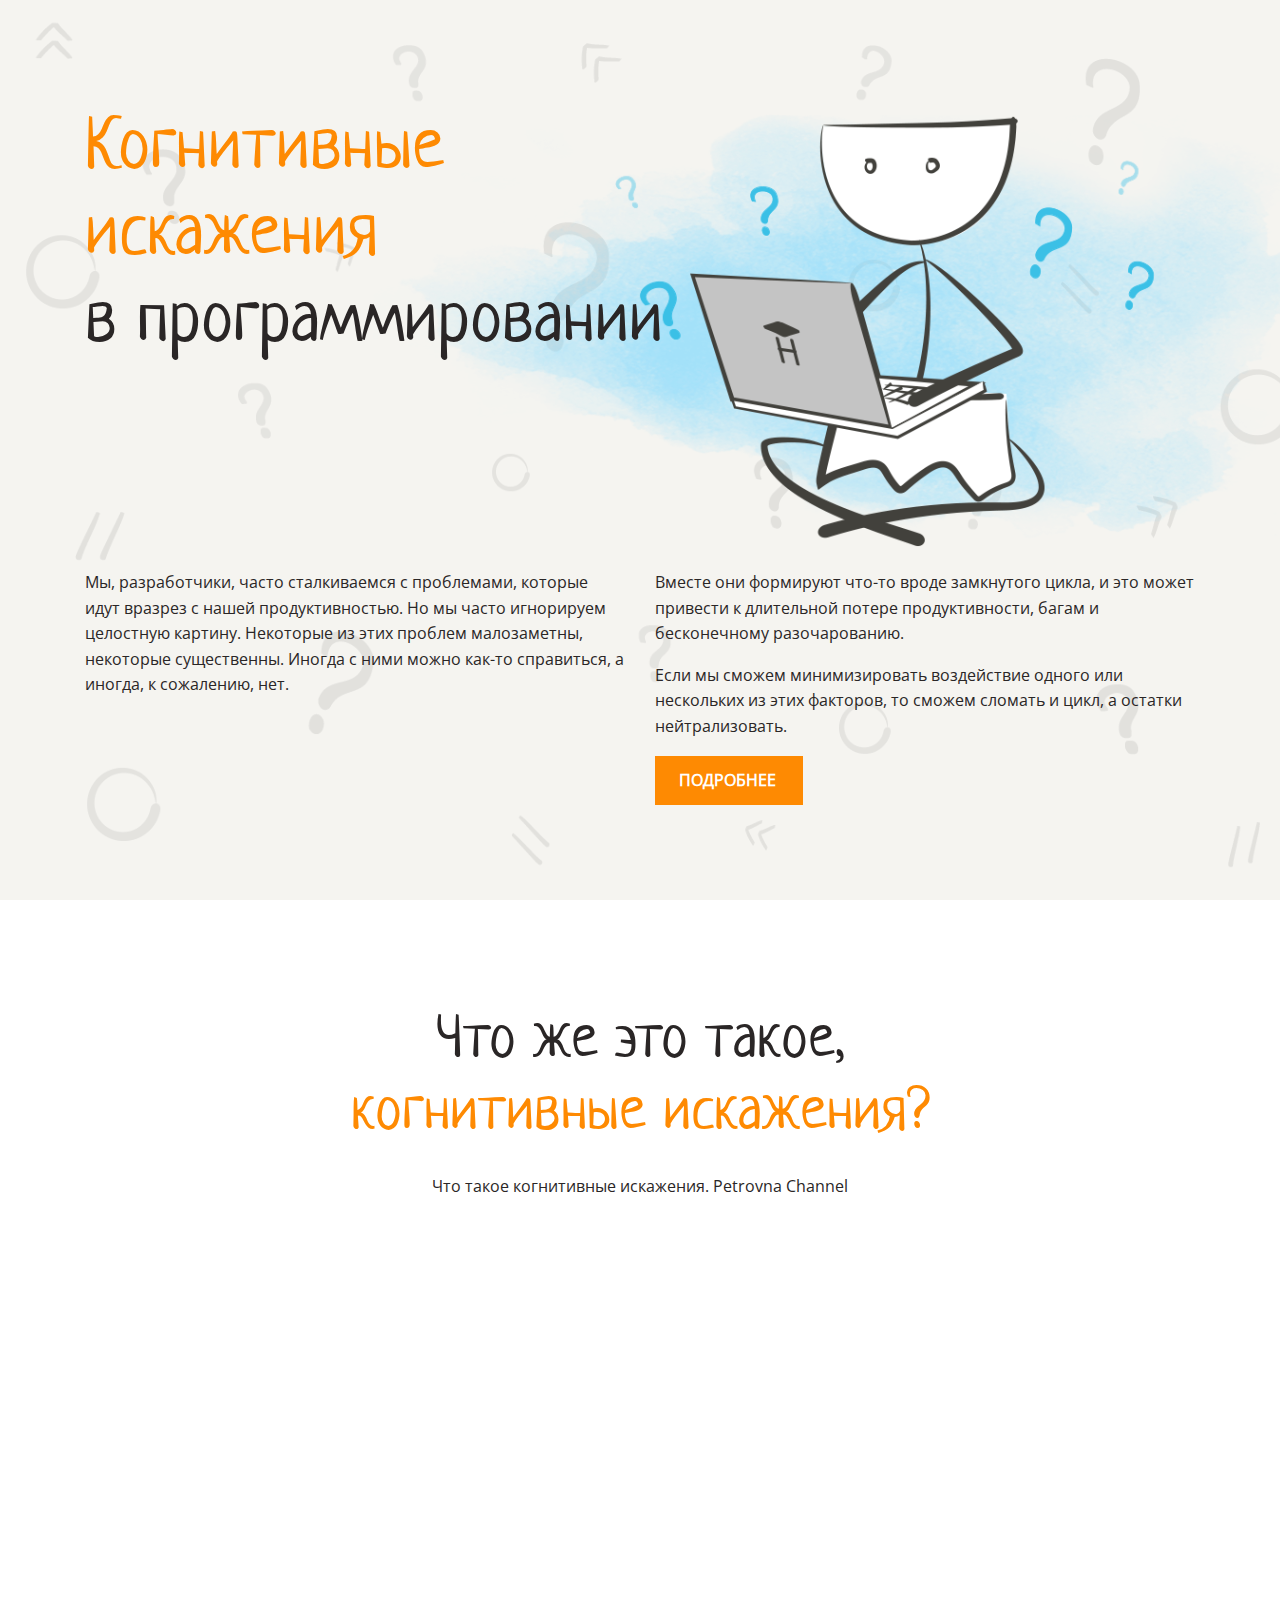
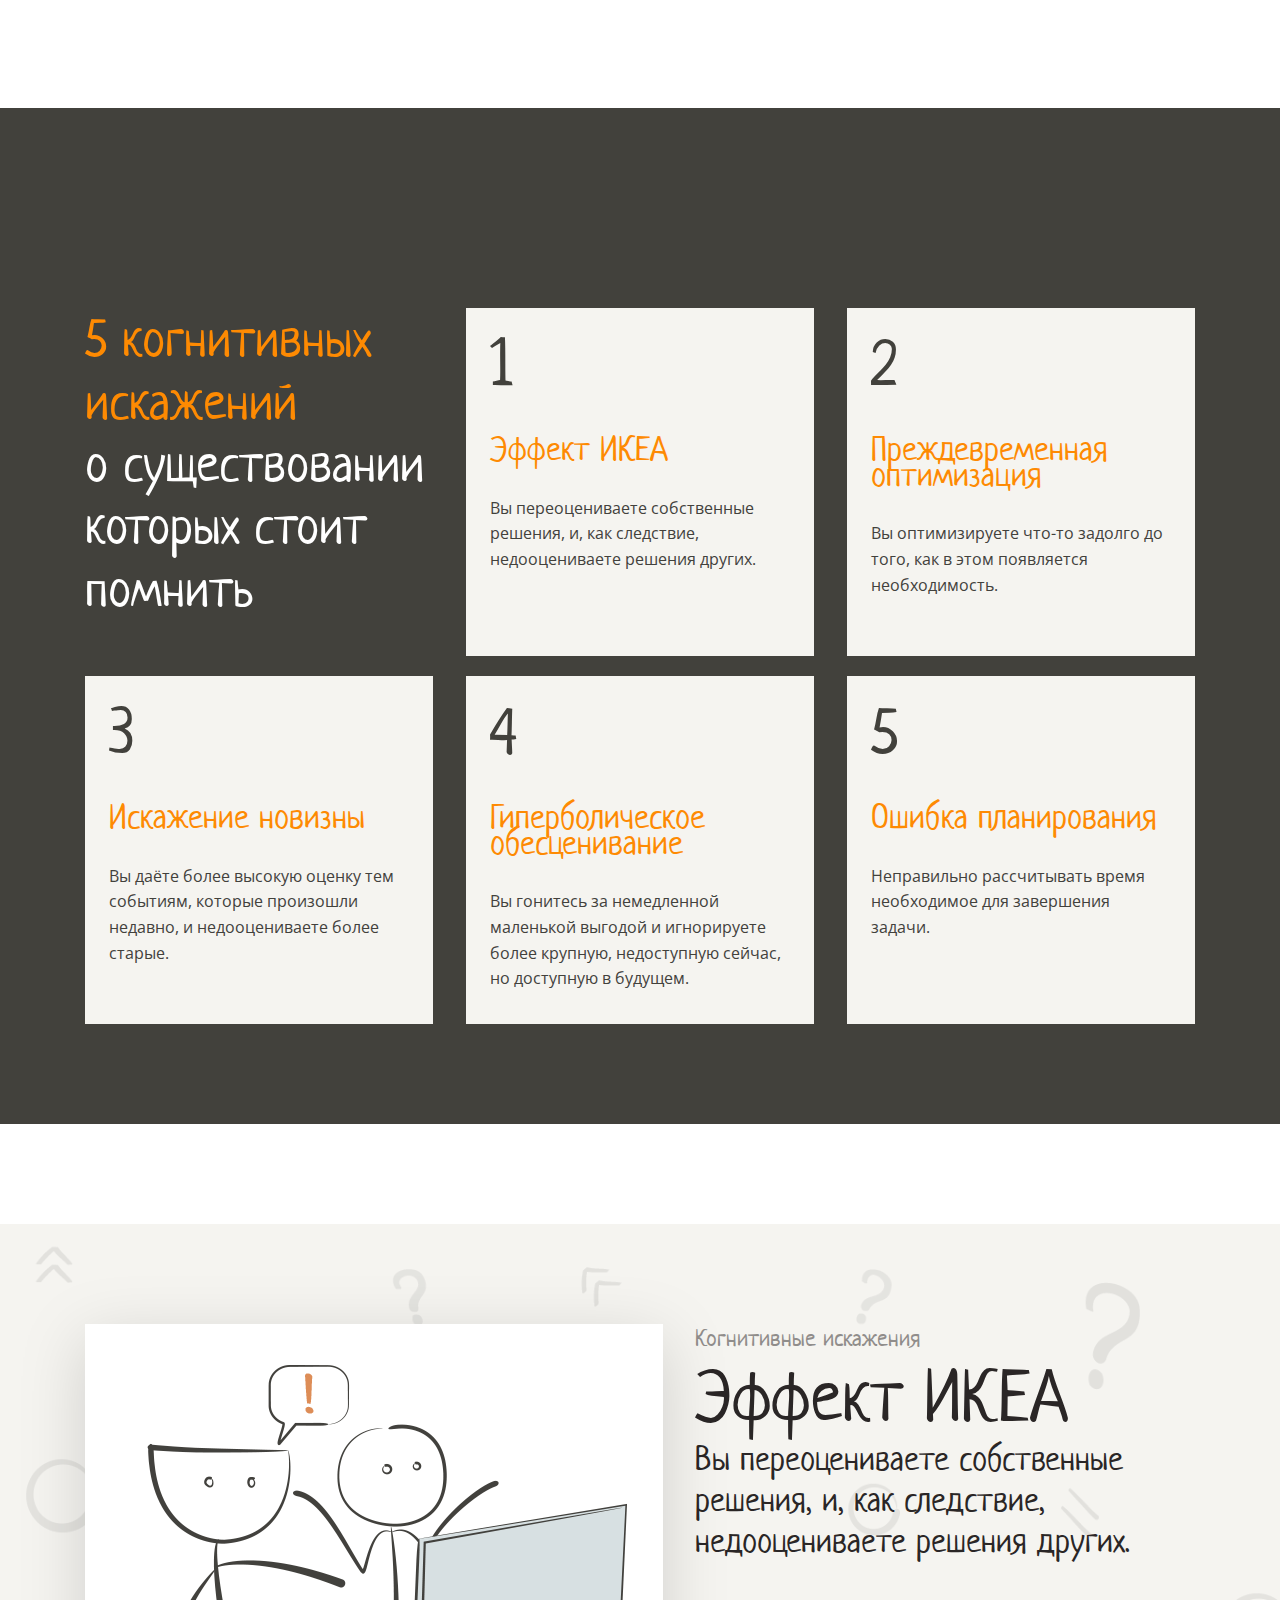
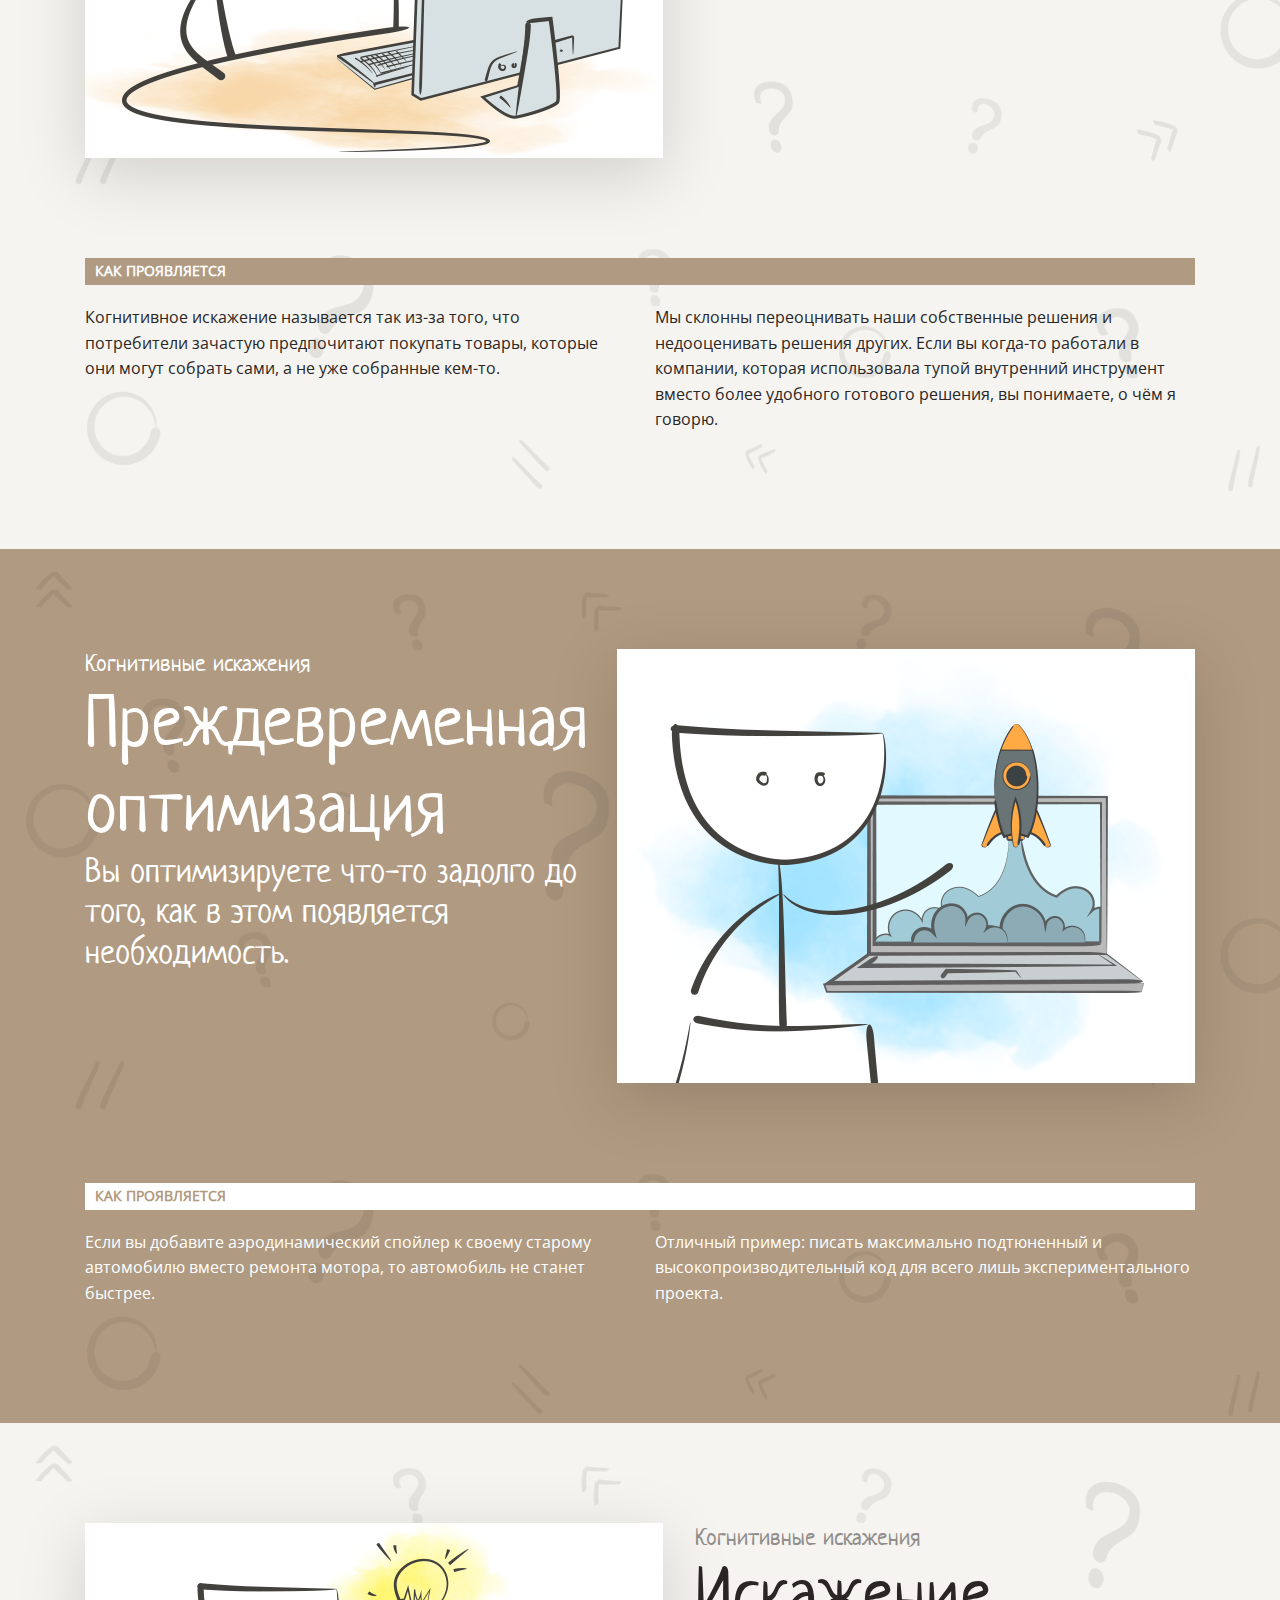
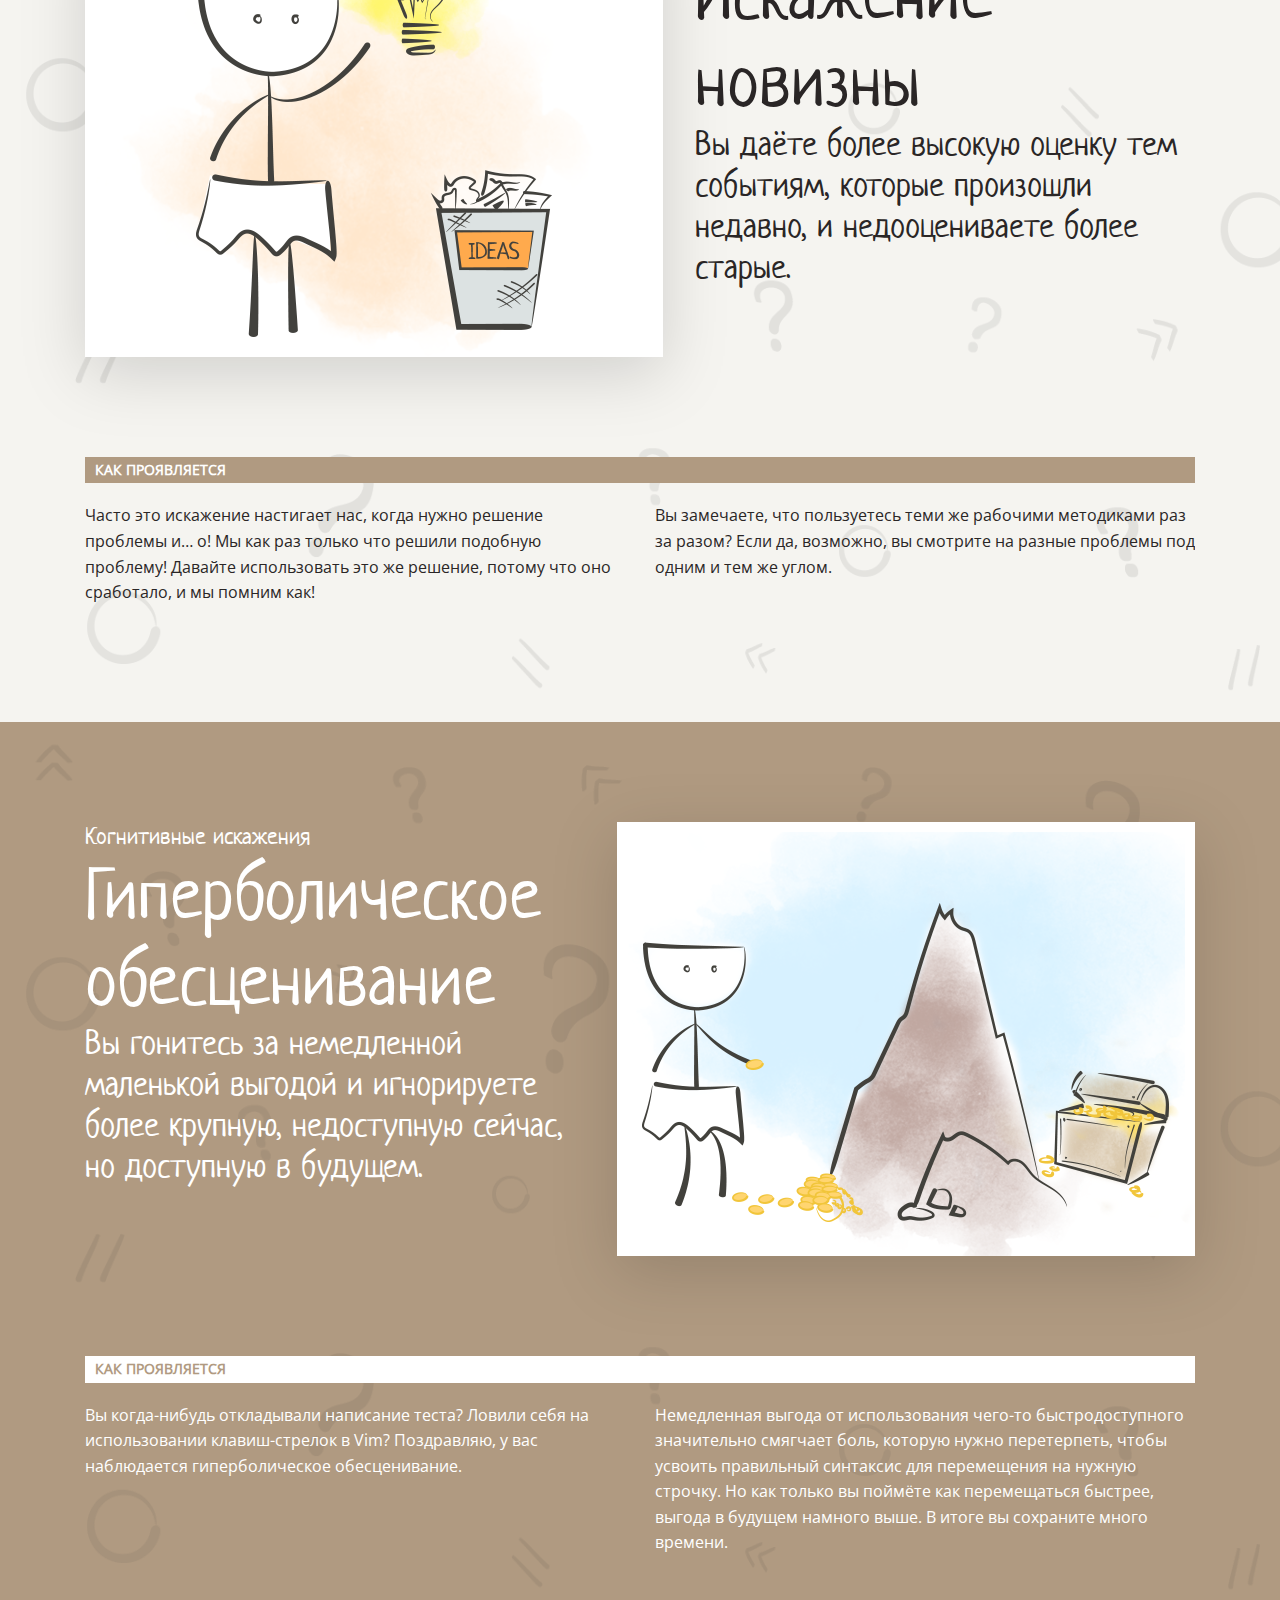
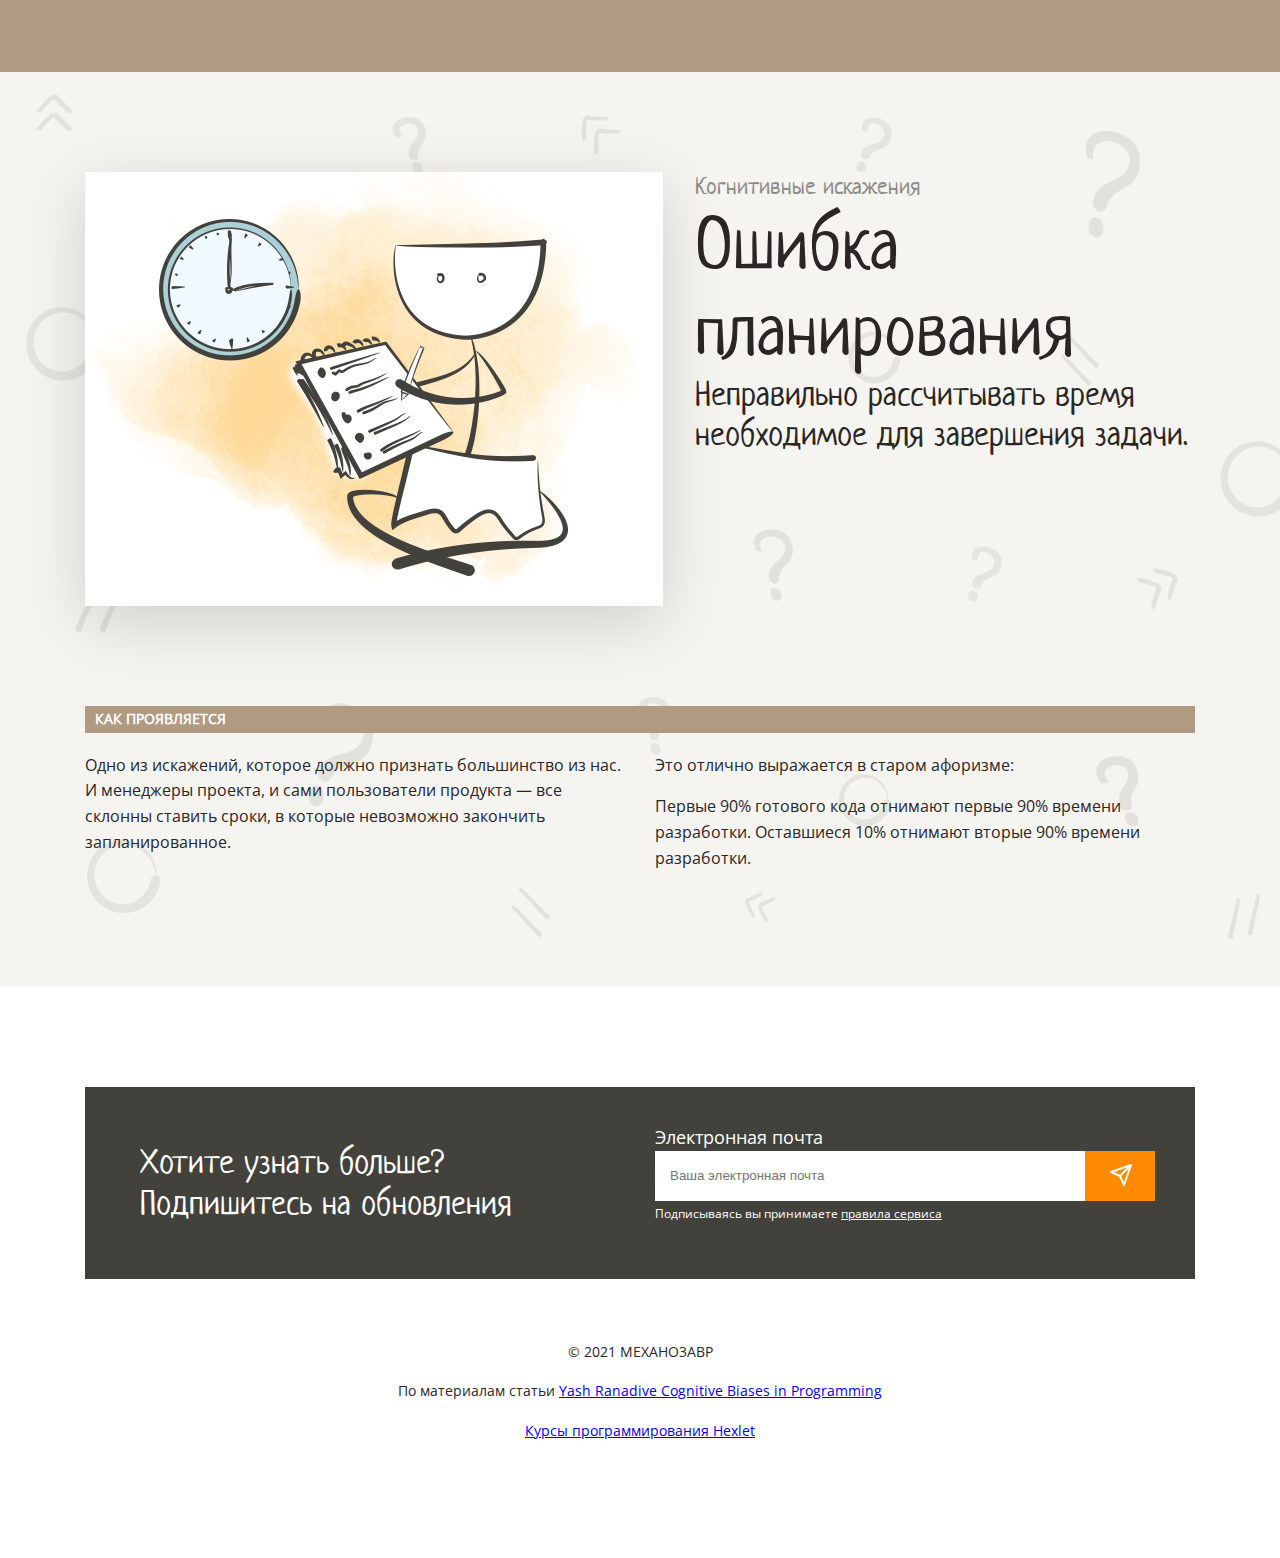
==== commit f761d1d7: "Final: Fix bugs in video-section" ====
--- a/src/index.html
+++ b/src/index.html
@@ -44,55 +44,50 @@
                         <iframe class="video" width="919" height="569" src="https://www.youtube.com/embed/jie9AizBqss" allowfullscreen></iframe>
                     </div>
                 </div>
-                
-            </div>
-            <nav>
-                <div class="section2">
-                    <div id="navigation">
-                        <div class="section2-container">
-                            <div class="nav-heading margin-bootom-20px">
-                                <p class="orange">5 когнитивных искажений</p>
-                                <p class="text-white">о существовании которых стоит помнить</p>
-                            </div>
-                            <div class="card margin-bootom-20px">
-                                <a href="#ikea-effect">
-                                <p class="card-number">1</p>
-                                <p class="card-heading orange">Эффект ИКЕА</p>
-                                <p>Вы переоцениваете собственные решения, и, как следствие, недооцениваете решения других.</p>
-                                </a>
-                            </div>
-                            <div class="card margin-bootom-20px">
-                                <a href="#premature-optimization">
-                                <p class="card-number">2</p>
-                                <p class="card-heading orange">Преждевременная оптимизация</p>
-                                <p>Вы оптимизируете что-то задолго до того, как в этом появляется необходимость.</p>
-                                </a>
-                            </div>
-                            <div class="card">
-                                <a href="#distortion-of-novelty">
-                                <p class="card-number">3</p>
-                                <p class="card-heading orange">Искажение новизны</p>
-                                <p>Вы даёте более высокую оценку тем событиям, которые произошли недавно, и недооцениваете более старые.</p>
-                                </a>
-                            </div>
-                            <div class="card">
-                                <a href="#hyperbolic-depreciation">
-                                <p class="card-number">4</p>
-                                <p class="card-heading orange">Гиперболическое обесценивание</p>
-                                <p>Вы гонитесь за немедленной маленькой выгодой и игнорируете более крупную, недоступную сейчас, но доступную в будущем.</p>
-                                </a>
-                            </div>
-                            <div class="card">
-                                <a href="#errors-in-planning">
-                                <p class="card-number">5</p>
-                                <p class="card-heading orange">Ошибка планирования</p>
-                                <p>Неправильно рассчитывать время необходимое для завершения задачи.</p>
-                                </a>
-                            </div>
-                        </div>
-                    </div>
-                </div>
-            </nav>
+            </div>
+            <div id="navigation">
+                <div class="section2-container">
+                    <div class="nav-heading margin-bootom-20px">
+                        <p class="orange">5 когнитивных искажений</p>
+                        <p class="text-white">о существовании которых стоит помнить</p>
+                    </div>
+                    <div class="card margin-bootom-20px">
+                        <a href="#ikea-effect">
+                        <p class="card-number">1</p>
+                        <p class="card-heading orange">Эффект ИКЕА</p>
+                        <p>Вы переоцениваете собственные решения, и, как следствие, недооцениваете решения других.</p>
+                        </a>
+                    </div>
+                    <div class="card margin-bootom-20px">
+                        <a href="#premature-optimization">
+                        <p class="card-number">2</p>
+                        <p class="card-heading orange">Преждевременная оптимизация</p>
+                        <p>Вы оптимизируете что-то задолго до того, как в этом появляется необходимость.</p>
+                        </a>
+                    </div>
+                    <div class="card">
+                        <a href="#distortion-of-novelty">
+                        <p class="card-number">3</p>
+                        <p class="card-heading orange">Искажение новизны</p>
+                        <p>Вы даёте более высокую оценку тем событиям, которые произошли недавно, и недооцениваете более старые.</p>
+                        </a>
+                    </div>
+                    <div class="card">
+                        <a href="#hyperbolic-depreciation">
+                        <p class="card-number">4</p>
+                        <p class="card-heading orange">Гиперболическое обесценивание</p>
+                        <p>Вы гонитесь за немедленной маленькой выгодой и игнорируете более крупную, недоступную сейчас, но доступную в будущем.</p>
+                        </a>
+                    </div>
+                    <div class="card">
+                        <a href="#errors-in-planning">
+                        <p class="card-number">5</p>
+                        <p class="card-heading orange">Ошибка планирования</p>
+                        <p>Неправильно рассчитывать время необходимое для завершения задачи.</p>
+                        </a>
+                    </div>
+                </div>
+            </div>
             <div class="section3">
                 <div id="ikea-effect">
                     <div class="section-container">
--- a/src/styles/style.css
+++ b/src/styles/style.css
@@ -152,21 +152,11 @@
     height: 100%;
 }
 
-.section1::before {
-    content: '';
-    width: 100vw;
-    height: 100px;
-    position: absolute;
-    bottom: 0;
-    background-color: #42413c;
-}
-
 .section1-container {
     position: relative;
     max-width: 1110px;
     margin: auto;
     padding-top: 100px;
-    padding-bottom: -100px;
 }
 
 .section1-heading {
@@ -183,10 +173,10 @@
 }
 
 .video-container {
-    margin-top: 16px;
     position: relative;
     margin: auto;
     text-align: center;
+    padding-top: 16px;
 }
 
 .video {
@@ -195,15 +185,19 @@
 }
 
 #navigation {
-    width: 100vw;
-    height: 100vh;
+    position: relative;
+    top: -100px;
+    left: 0;
+    z-index: -1;
+    width: 100vw;
+    height: 100%;
     background-color: #42413c;
 }
 
 .section2-container {
     position: relative;
     margin: auto;
-    padding: 100px 0;
+    padding: 200px 0 100px 0;
     max-width: 1110px;
     display: flex;
     flex-wrap: wrap;
